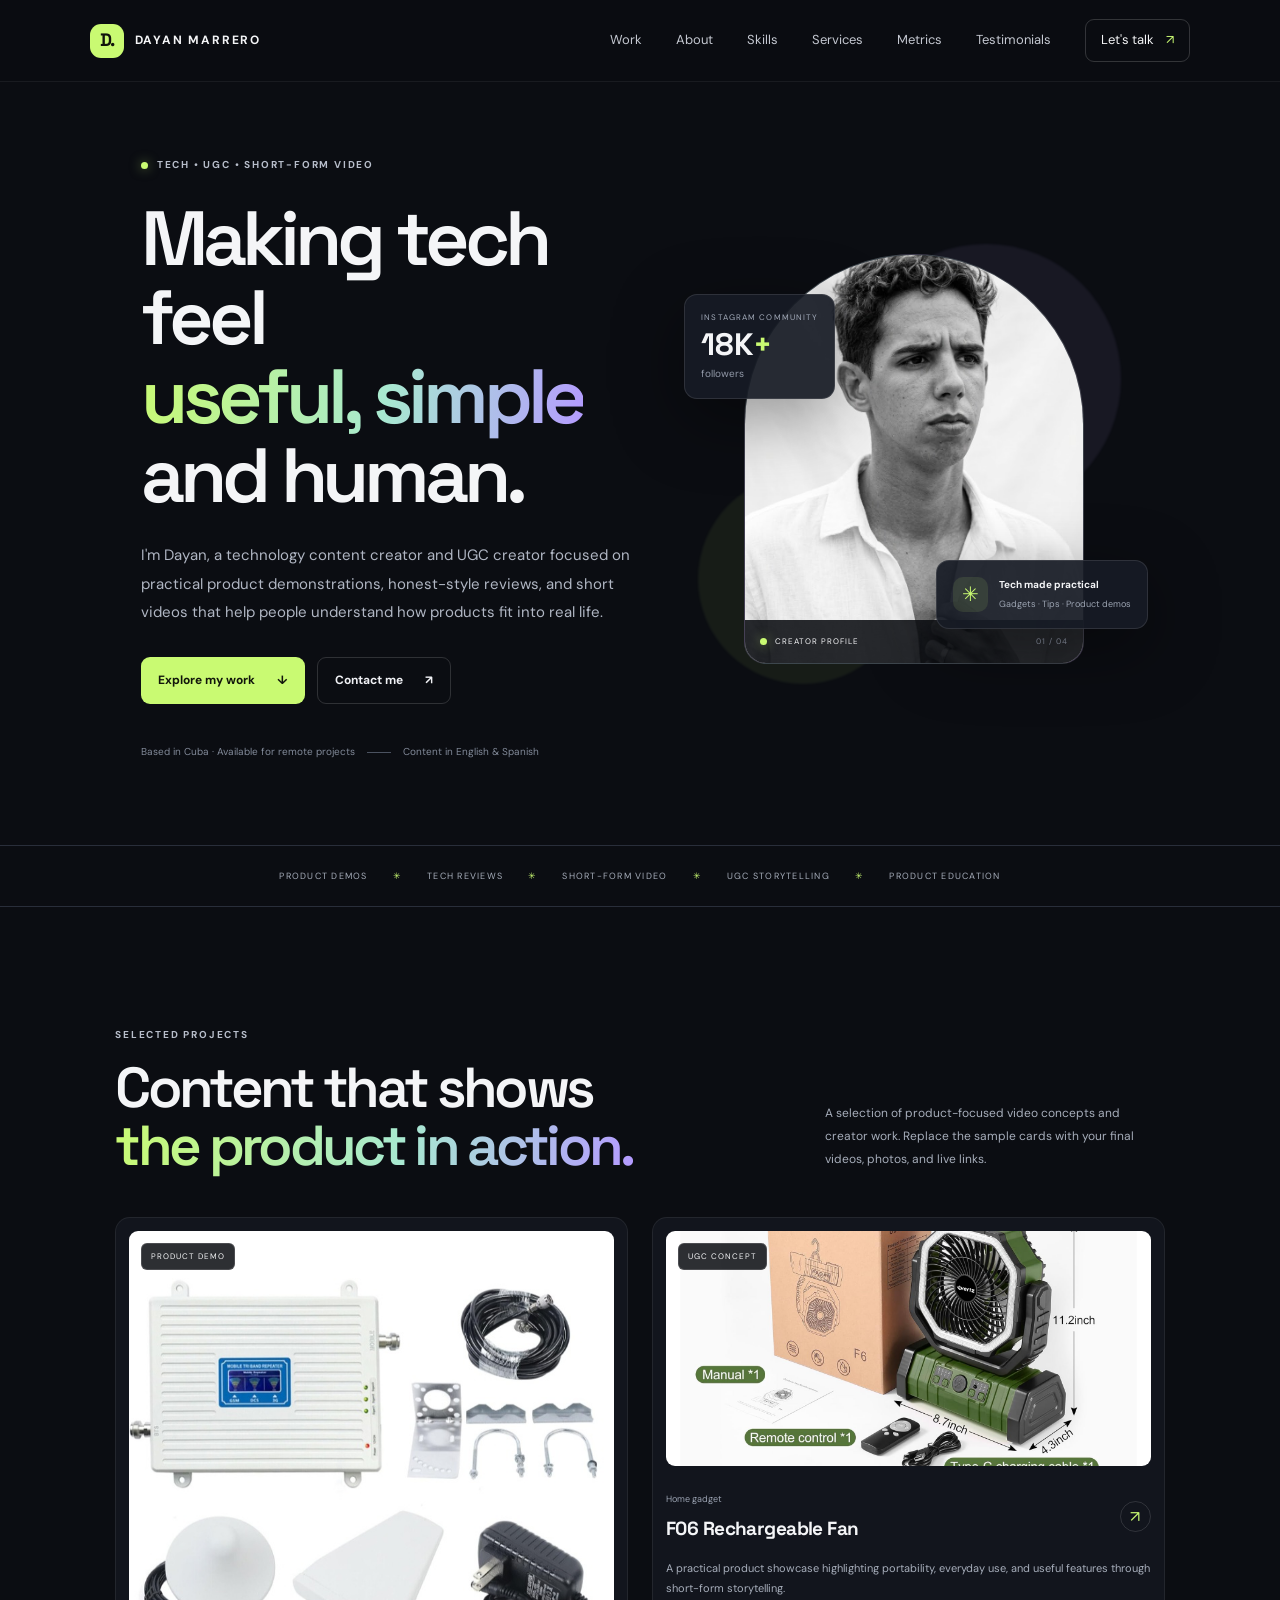
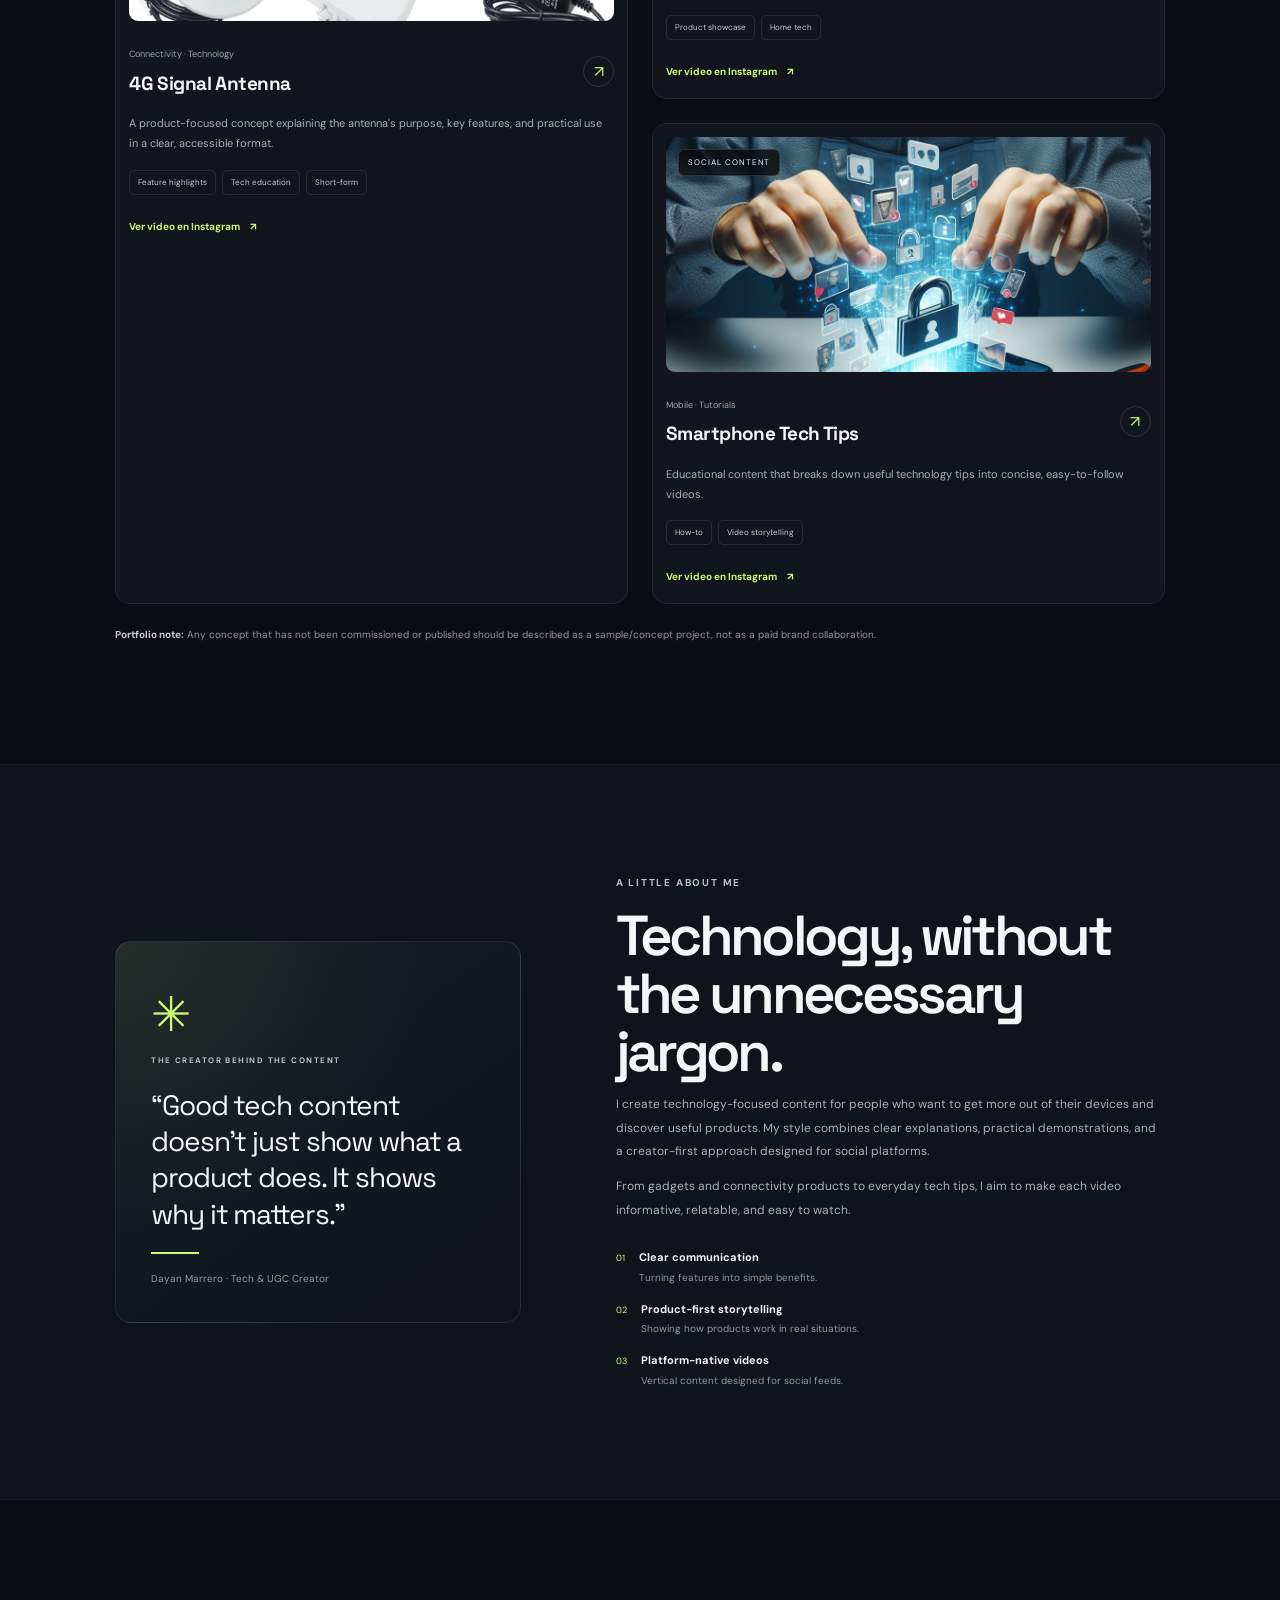
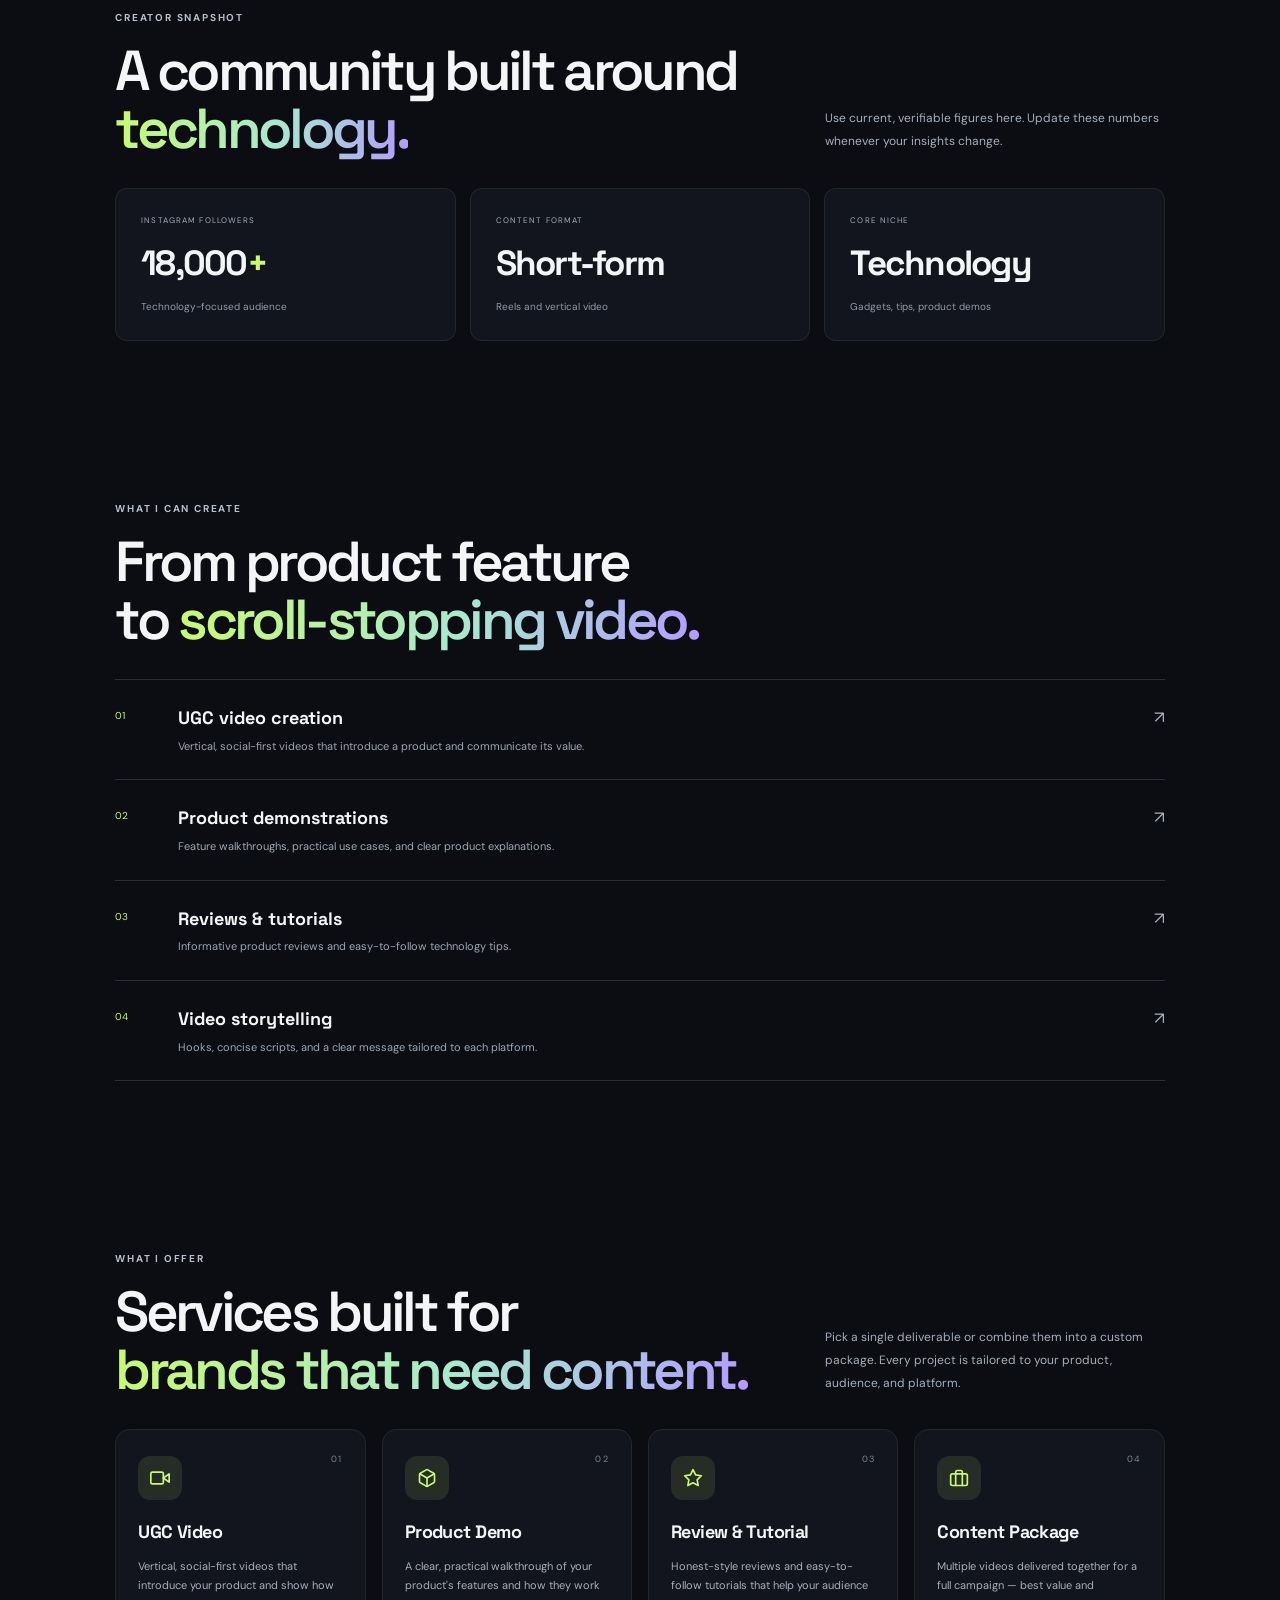
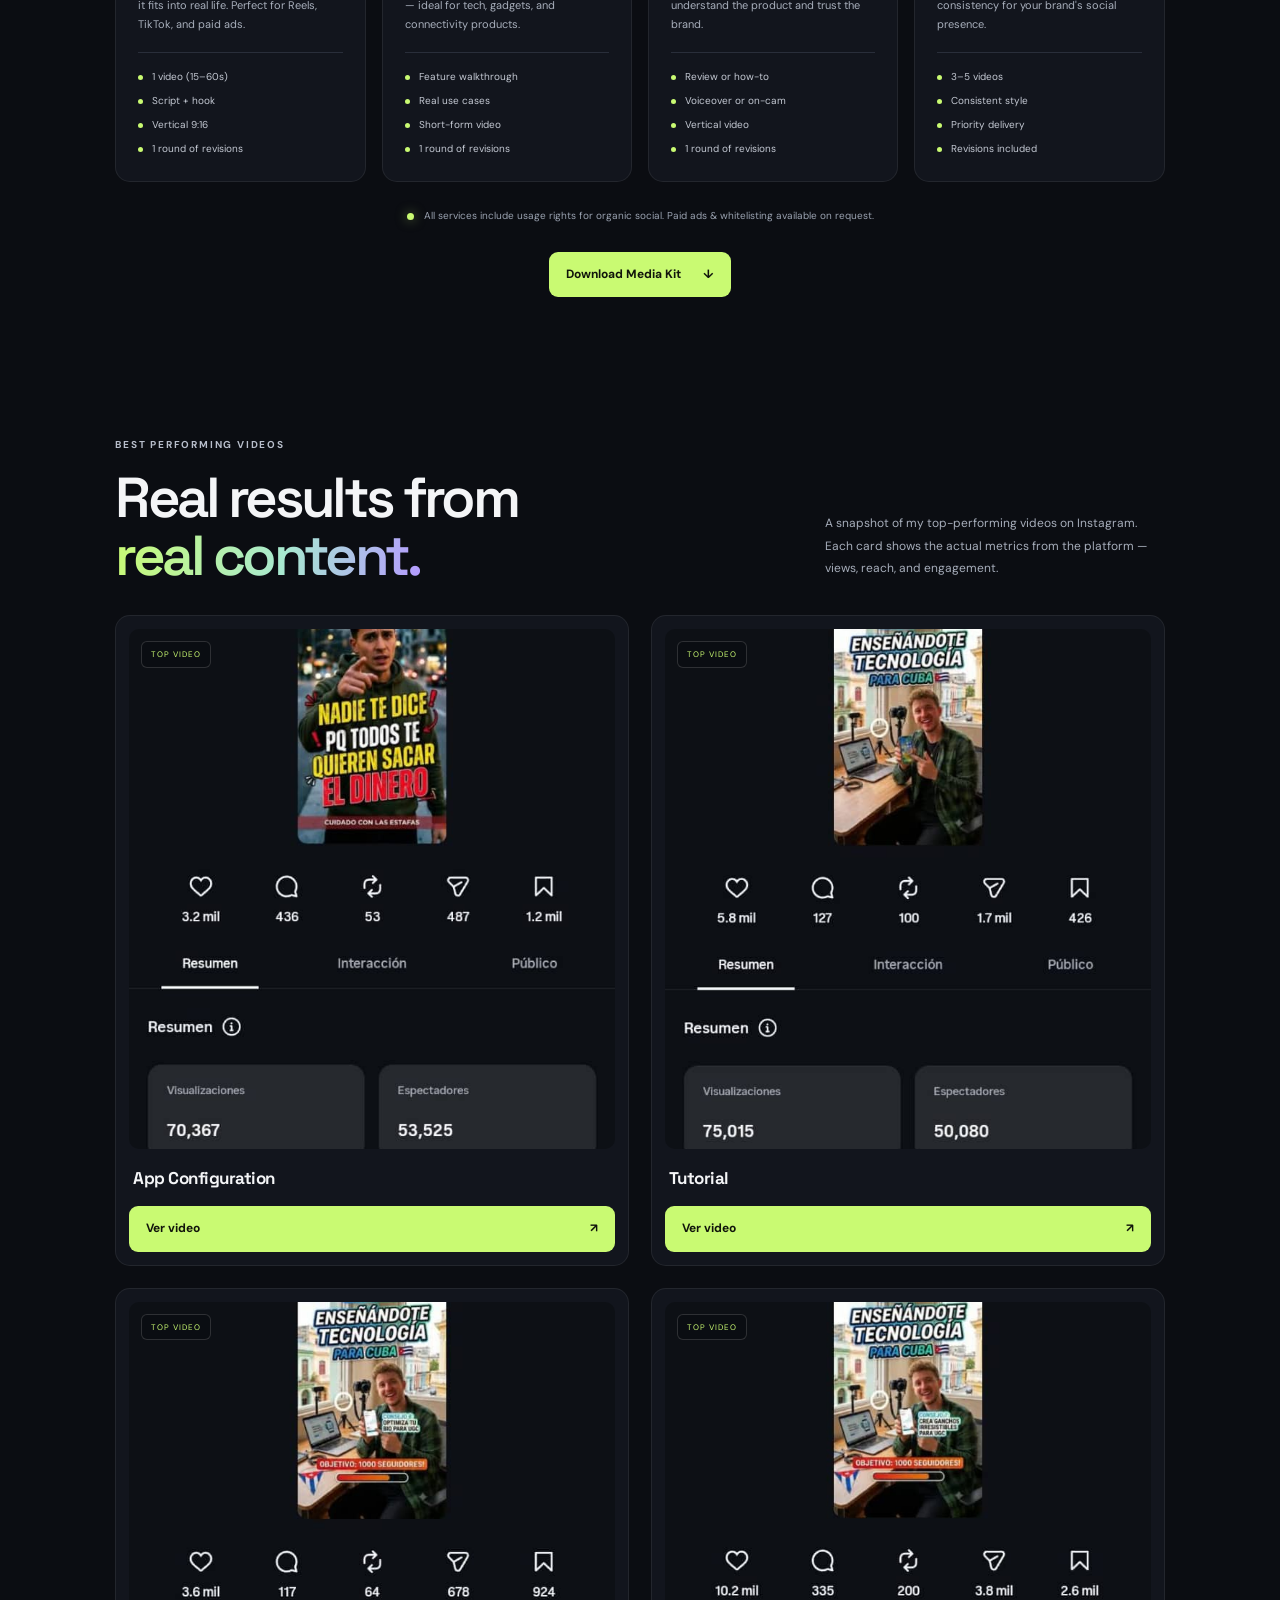
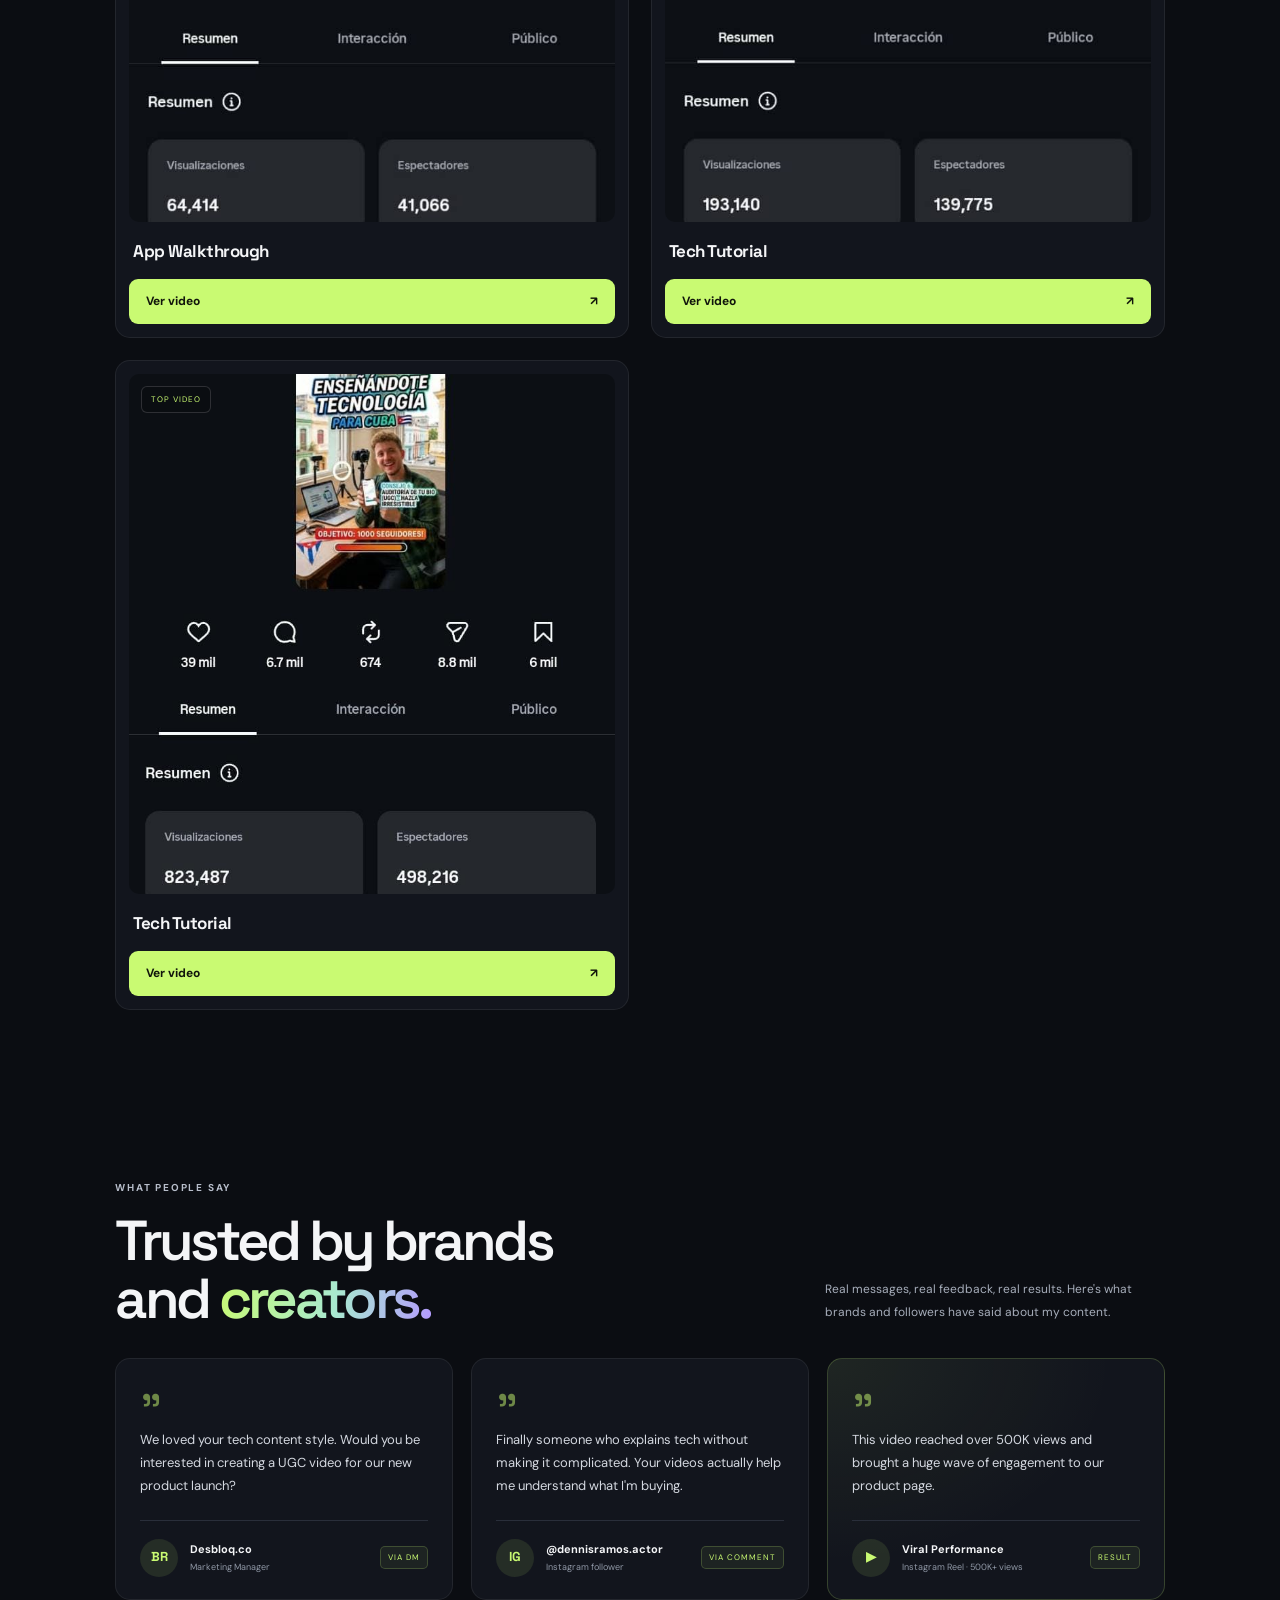
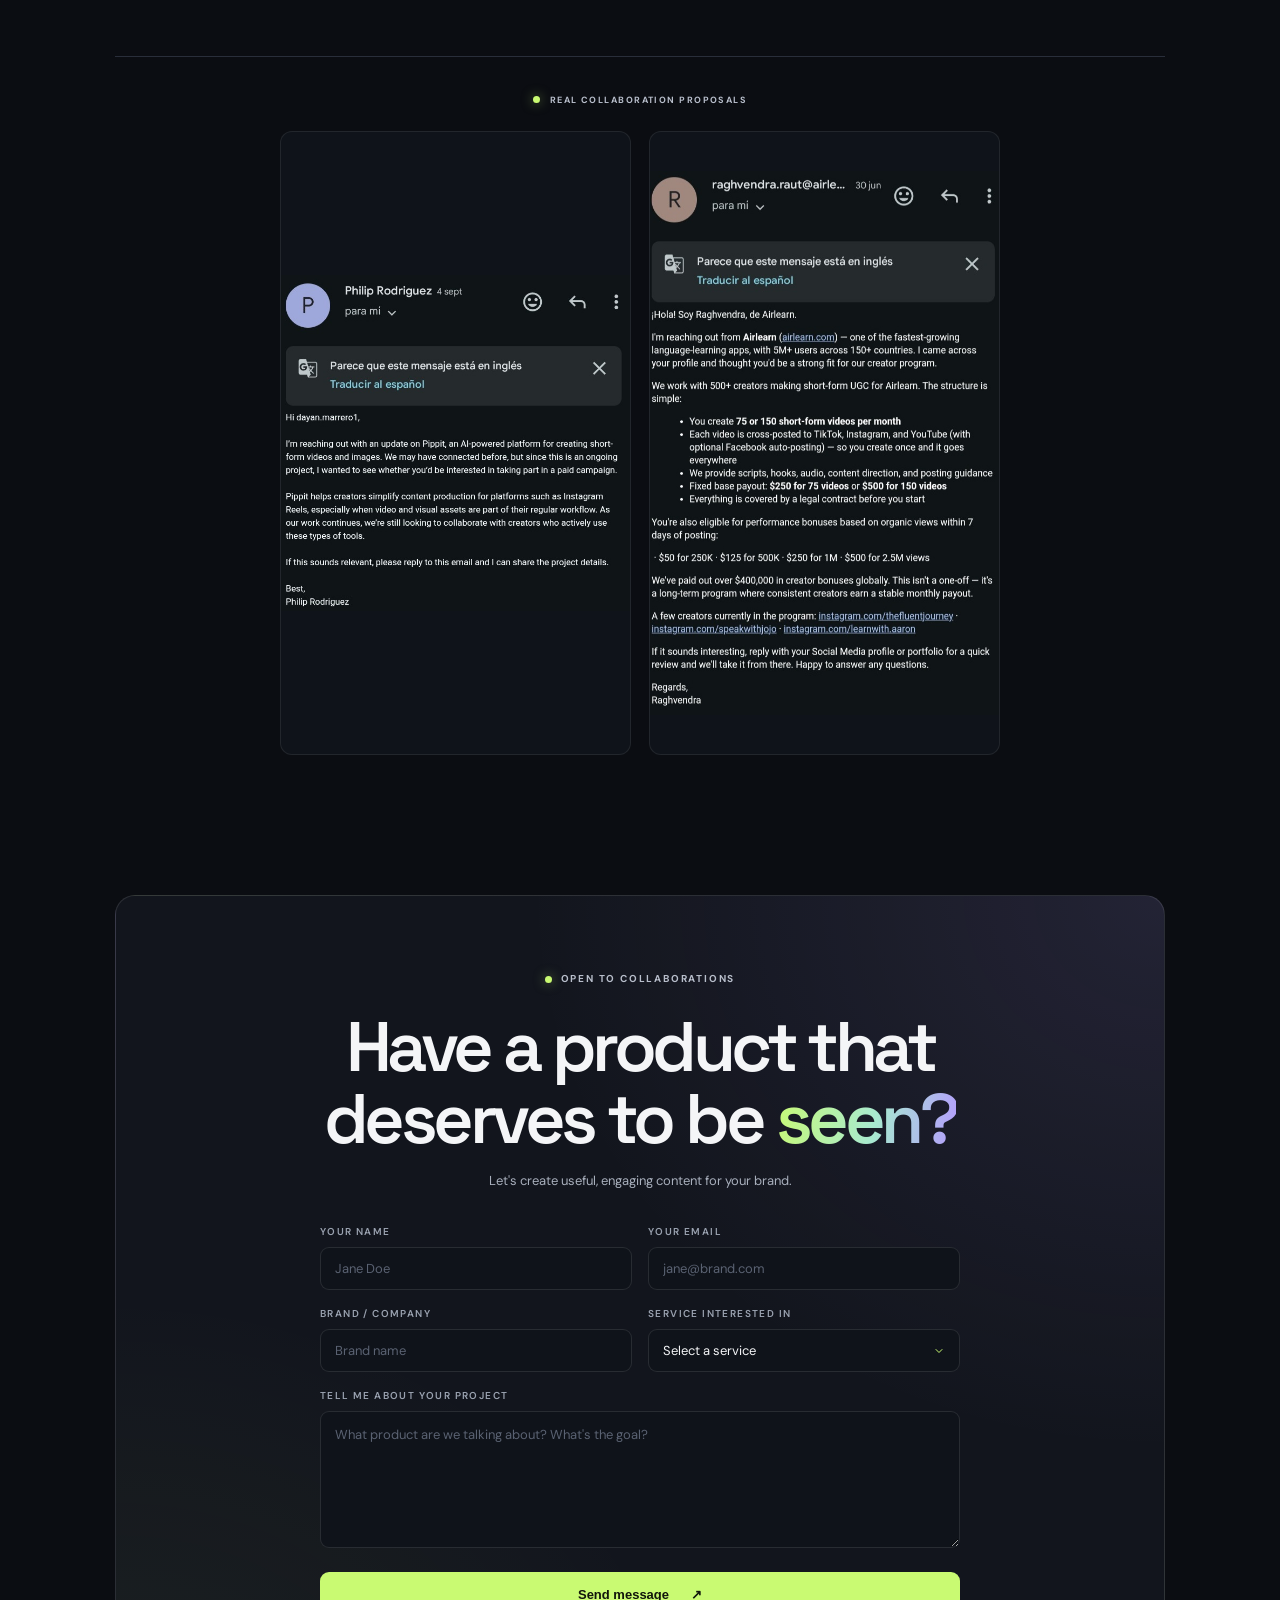
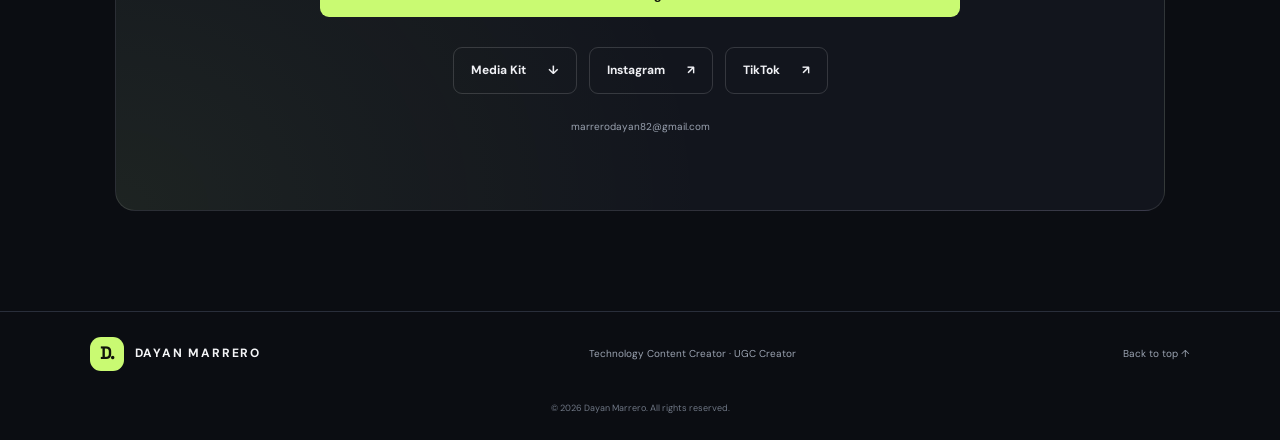
==== index.html @ 2bff099e "Initial portfolio commit" ====
<!doctype html>
<html lang="en">
<head>
  <meta charset="utf-8">
  <meta name="viewport" content="width=device-width, initial-scale=1">
  <meta name="theme-color" content="#0b0d12">

  <!-- SEO básico -->
  <title>Dayan Marrero | Tech UGC Creator</title>
  <meta name="description" content="Dayan Marrero — technology content creator and UGC creator. Product demos, reviews and short-form video that make tech feel useful, simple and human.">
  <meta name="author" content="Dayan Marrero">

  <!-- Favicon -->
  <link rel="icon" type="image/svg+xml" href="data:image/svg+xml,%3Csvg xmlns='http://www.w3.org/2000/svg' viewBox='0 0 100 100'%3E%3Crect width='100' height='100' rx='22' fill='%23c9fa72'/%3E%3Ctext x='50' y='72' font-family='Arial,sans-serif' font-size='68' font-weight='bold' text-anchor='middle' fill='%2310130b'%3ED.%3C/text%3E%3C/svg%3E">
  <link rel="apple-touch-icon" href="data:image/svg+xml,%3Csvg xmlns='http://www.w3.org/2000/svg' viewBox='0 0 100 100'%3E%3Crect width='100' height='100' rx='22' fill='%23c9fa72'/%3E%3Ctext x='50' y='72' font-family='Arial,sans-serif' font-size='68' font-weight='bold' text-anchor='middle' fill='%2310130b'%3ED.%3C/text%3E%3C/svg%3E">

  <!-- Open Graph (Facebook, WhatsApp, LinkedIn) -->
  <meta property="og:type" content="website">
  <meta property="og:title" content="Dayan Marrero | Tech UGC Creator">
  <meta property="og:description" content="Technology content creator & UGC creator. Product demos, reviews and short-form video that make tech feel useful, simple and human.">
  <meta property="og:image" content="https://TU-DOMINIO.com/assets/images/og-image.jpg">
  <meta property="og:url" content="https://TU-DOMINIO.com/">
  <meta property="og:site_name" content="Dayan Marrero">

  <!-- Twitter / X -->
  <meta name="twitter:card" content="summary_large_image">
  <meta name="twitter:title" content="Dayan Marrero | Tech UGC Creator">
  <meta name="twitter:description" content="Technology content creator & UGC creator. Product demos, reviews and short-form video.">
  <meta name="twitter:image" content="https://TU-DOMINIO.com/assets/images/og-image.jpg">

  <!-- Fuentes -->
  <link rel="preconnect" href="https://fonts.googleapis.com">
  <link rel="preconnect" href="https://fonts.gstatic.com" crossorigin>
  <link href="https://fonts.googleapis.com/css2?family=DM+Sans:wght@400;500;600;700&family=Space+Grotesk:wght@400;500;600;700&display=swap" rel="stylesheet">

  <!-- Estilos -->
  <link rel="stylesheet" href="styles.css">
</head>
<body>
  <div class="site-shell">
    <header class="topbar">
      <a class="brand" href="#home" aria-label="Dayan home"><span class="brand-mark">D.</span><span>DAYAN MARRERO</span></a>
      <nav class="nav" aria-label="Main navigation">
<a href="#work">Work</a><a href="#about">About</a><a href="#skills">Skills</a><a href="#services">Services</a><a href="#metrics">Metrics</a><a href="#testimonials">Testimonials</a><a href="#contact" class="nav-cta">Let's talk <span>↗</span></a>      <button class="menu-toggle" aria-label="Open menu" aria-expanded="false">☰</button>
    </header>

    <main>
      <section class="hero section" id="home">
        <div class="hero-copy">
          <div class="eyebrow"><span class="live-dot"></span> TECH • UGC • SHORT-FORM VIDEO</div>
          <h1>Making tech feel<br> <span class="gradient-text">useful, simple</span><br>and human.</h1>
          <p class="hero-intro">I'm Dayan, a technology content creator and UGC creator focused on practical product demonstrations, honest-style reviews, and short videos that help people understand how products fit into real life.</p>
          <div class="hero-actions">
            <a class="button button-primary" href="#work">Explore my work <span>↓</span></a>
            <a class="button button-quiet" href="#contact">Contact me <span>↗</span></a>
          </div>
          <div class="hero-meta"><span>Based in Cuba · Available for remote projects</span><span class="meta-line"></span><span>Content in English & Spanish</span></div>
        </div>
        <div class="hero-visual">
          <div class="orb orb-one"></div><div class="orb orb-two"></div>
          <div class="portrait-frame">
            <img src="assets/images/dayan-portrait.jpg" alt="Portrait of Dayan Marrero" onerror="this.style.display='none'; this.nextElementSibling.style.display='grid'">
            <div class="portrait-placeholder"><span class="placeholder-icon">DM</span><span>Add your portrait</span><small>assets/images/dayan-portrait.jpg</small></div>
            <div class="portrait-label"><span class="label-dot"></span> CREATOR PROFILE <span>01 / 04</span></div>
          </div>
          <div class="floating-card followers-card"><span class="mini-label">INSTAGRAM COMMUNITY</span><strong>18K<span>+</span></strong><span class="muted">followers</span></div>
          <div class="floating-card niche-card"><span class="niche-icon">✳</span><div><strong>Tech made practical</strong><small>Gadgets · Tips · Product demos</small></div></div>
        </div>
      </section>

      <section class="proof-strip" aria-label="Content specialties">
        <span>PRODUCT DEMOS</span><i>✳</i><span>TECH REVIEWS</span><i>✳</i><span>SHORT-FORM VIDEO</span><i>✳</i><span>UGC STORYTELLING</span><i>✳</i><span>PRODUCT EDUCATION</span>
      </section>

      <section class="section work-section" id="work">
        <div class="section-heading">
          <div><div class="eyebrow">SELECTED PROJECTS</div><h2>Content that shows<br><span class="gradient-text">the product in action.</span></h2></div>
          <p>A selection of product-focused video concepts and creator work. Replace the sample cards with your final videos, photos, and live links.</p>
        </div>
        <div class="work-grid">
          
<article class="project-card project-featured">
  <div class="project-media media-antenna">
    <img
      src="assets/images/4g-antenna.jpg"
      alt="4G signal antenna project"
      onerror="this.style.display='none'; this.nextElementSibling.style.display='grid'"
    >

    <div class="media-placeholder">
      <span>01</span>
      <strong>4G Signal Antenna</strong>
      <small>Add product image</small>
    </div>

    <span class="media-tag">PRODUCT DEMO</span>
  </div>

  <div class="project-info">
    <div>
      <span class="project-type">Connectivity · Technology</span>
      <h3>4G Signal Antenna</h3>
    </div>
    <span class="project-arrow">↗</span>
  </div>

  <p>
    A product-focused concept explaining the antenna's purpose,
    key features, and practical use in a clear, accessible format.
  </p>

  <div class="tag-row">
    <span>Feature highlights</span>
    <span>Tech education</span>
    <span>Short-form</span>
  </div>

  <a
    class="text-link"
    href="https://www.instagram.com/reel/Dcw5UQqBp1w/?stkn=bjcwcWwxaTFidnZ4"
    target="_blank"
    rel="noopener noreferrer"
  >
    Ver vídeo en Instagram <span>↗</span>
  </a>
</article>
          
<article class="project-card">
  <div class="project-media media-fan">
    <img
      src="assets/images/f06-fan.png"
      alt="Rechargeable F06 fan project"
      onerror="this.style.display='none'; this.nextElementSibling.style.display='grid'"
    >
    <div class="media-placeholder">
      <span>02</span>
      <strong>F06 Rechargeable Fan</strong>
      <small>Add product image</small>
    </div>
    <span class="media-tag">UGC CONCEPT</span>
  </div>

  <div class="project-info">
    <div>
      <span class="project-type">Home gadget</span>
      <h3>F06 Rechargeable Fan</h3>
    </div>
    <span class="project-arrow">↗</span>
  </div>

  <p>
    A practical product showcase highlighting portability,
    everyday use, and useful features through short-form storytelling.
  </p>

  <div class="tag-row">
    <span>Product showcase</span>
    <span>Home tech</span>
  </div>

  <a
    class="text-link"
    href="https://www.instagram.com/reel/DcUehvKPMCz/?stkn=cWtydGo4OWx2YTdr"
    target="_blank"
    rel="noopener noreferrer"
  >
    Ver vídeo en Instagram <span>↗</span>
  </a>
</article>
          
<article class="project-card">
  <div class="project-media media-smartphone">
    <img
      src="assets/images/smartphone-tech.jpg"
      alt="Smartphone technology content project"
      onerror="this.style.display='none'; this.nextElementSibling.style.display='grid'"
    >

    <div class="media-placeholder">
      <span>03</span>
      <strong>Smartphone Tech Tips</strong>
      <small>Add a video cover</small>
    </div>

    <span class="media-tag">SOCIAL CONTENT</span>
  </div>

  <div class="project-info">
    <div>
      <span class="project-type">Mobile · Tutorials</span>
      <h3>Smartphone Tech Tips</h3>
    </div>
    <span class="project-arrow">↗</span>
  </div>

  <p>
    Educational content that breaks down useful technology tips
    into concise, easy-to-follow videos.
  </p>

  <div class="tag-row">
    <span>How-to</span>
    <span>Video storytelling</span>
  </div>

  <a
    class="text-link"
    href="https://www.instagram.com/reel/DchU4D2PwNi/?stkn=Z3NoOWQ0enZtMHRo"
    target="_blank"
    rel="noopener noreferrer"
  >
    Ver vídeo en Instagram <span>↗</span>
  </a>
</article>
        </div>
        <p class="project-note"><strong>Portfolio note:</strong> Any concept that has not been commissioned or published should be described as a sample/concept project, not as a paid brand collaboration.</p>
      </section>

      <section class="about-section section" id="about">
        <div class="about-visual">
          <div class="about-panel"><span class="about-symbol">✳</span><span class="eyebrow">THE CREATOR BEHIND THE CONTENT</span><div class="big-quote">“Good tech content doesn't just show what a product does. It shows why it matters.”</div><div class="quote-line"></div><span class="muted">Dayan Marrero · Tech & UGC Creator</span></div>
        </div>
        <div class="about-copy">
          <div class="eyebrow">A LITTLE ABOUT ME</div>
          <h2>Technology, without<br>the unnecessary jargon.</h2>
          <p>I create technology-focused content for people who want to get more out of their devices and discover useful products. My style combines clear explanations, practical demonstrations, and a creator-first approach designed for social platforms.</p>
          <p>From gadgets and connectivity products to everyday tech tips, I aim to make each video informative, relatable, and easy to watch.</p>
          <div class="about-points"><div><span>01</span><div><strong>Clear communication</strong><small>Turning features into simple benefits.</small></div></div><div><span>02</span><div><strong>Product-first storytelling</strong><small>Showing how products work in real situations.</small></div></div><div><span>03</span><div><strong>Platform-native videos</strong><small>Vertical content designed for social feeds.</small></div></div></div>
        </div>
      </section>

      <section class="stats-section section" aria-label="Creator statistics">
        <div class="section-heading compact"><div><div class="eyebrow">CREATOR SNAPSHOT</div><h2>A community built around <span class="gradient-text">technology.</span></h2></div><p>Use current, verifiable figures here. Update these numbers whenever your insights change.</p></div>
        <div class="stats-grid">
          <div class="stat-card"><span class="stat-label">INSTAGRAM FOLLOWERS</span><strong>18,000<span>+</span></strong><small>Technology-focused audience</small></div>
          <div class="stat-card"><span class="stat-label">CONTENT FORMAT</span><strong>Short-form</strong><small>Reels and vertical video</small></div>
          <div class="stat-card"><span class="stat-label">CORE NICHE</span><strong>Technology</strong><small>Gadgets, tips, product demos</small></div>
        </div>
      </section>

      <section class="section skills-section" id="skills">
        <div class="section-heading compact"><div><div class="eyebrow">WHAT I CAN CREATE</div><h2>From product feature<br>to <span class="gradient-text">scroll-stopping video.</span></h2></div></div>
        <div class="skills-grid">
          <div class="skill-item"><span class="skill-number">01</span><div><h3>UGC video creation</h3><p>Vertical, social-first videos that introduce a product and communicate its value.</p></div><span class="skill-icon">↗</span></div>
          <div class="skill-item"><span class="skill-number">02</span><div><h3>Product demonstrations</h3><p>Feature walkthroughs, practical use cases, and clear product explanations.</p></div><span class="skill-icon">↗</span></div>
          <div class="skill-item"><span class="skill-number">03</span><div><h3>Reviews & tutorials</h3><p>Informative product reviews and easy-to-follow technology tips.</p></div><span class="skill-icon">↗</span></div>
          <div class="skill-item"><span class="skill-number">04</span><div><h3>Video storytelling</h3><p>Hooks, concise scripts, and a clear message tailored to each platform.</p></div><span class="skill-icon">↗</span></div>
        </div>
      </section>

            <!-- ============================================================
           NUEVA SECCIÓN: SERVICES
           ============================================================ -->
            <!-- ============================================================
           NUEVA SECCIÓN: SERVICES
           ============================================================ -->
      <section class="section services-section" id="services">
        <div class="section-heading compact">
          <div>
            <div class="eyebrow">WHAT I OFFER</div>
            <h2>Services built for<br><span class="gradient-text">brands that need content.</span></h2>
          </div>
          <p>Pick a single deliverable or combine them into a custom package. Every project is tailored to your product, audience, and platform.</p>
        </div>

        <div class="services-grid">

          <!-- SERVICIO 01: UGC Video -->
          <article class="service-card">
            <div class="service-icon">
              <svg xmlns="http://www.w3.org/2000/svg" width="20" height="20" viewBox="0 0 24 24" fill="none" stroke="currentColor" stroke-width="2" stroke-linecap="round" stroke-linejoin="round">
                <polygon points="23 7 16 12 23 17 23 7"></polygon>
                <rect x="1" y="5" width="15" height="14" rx="2" ry="2"></rect>
              </svg>
            </div>
            <span class="service-number">01</span>
            <h3>UGC Video</h3>
            <p>Vertical, social-first videos that introduce your product and show how it fits into real life. Perfect for Reels, TikTok, and paid ads.</p>
            <ul class="service-list">
              <li>1 video (15–60s)</li>
              <li>Script + hook</li>
              <li>Vertical 9:16</li>
              <li>1 round of revisions</li>
            </ul>
          </article>

          <!-- SERVICIO 02: Product Demo -->
          <article class="service-card">
            <div class="service-icon">
              <svg xmlns="http://www.w3.org/2000/svg" width="20" height="20" viewBox="0 0 24 24" fill="none" stroke="currentColor" stroke-width="2" stroke-linecap="round" stroke-linejoin="round">
                <path d="M21 16V8a2 2 0 0 0-1-1.73l-7-4a2 2 0 0 0-2 0l-7 4A2 2 0 0 0 3 8v8a2 2 0 0 0 1 1.73l7 4a2 2 0 0 0 2 0l7-4A2 2 0 0 0 21 16z"></path>
                <polyline points="3.27 6.96 12 12.01 20.73 6.96"></polyline>
                <line x1="12" y1="22.08" x2="12" y2="12"></line>
              </svg>
            </div>
            <span class="service-number">02</span>
            <h3>Product Demo</h3>
            <p>A clear, practical walkthrough of your product's features and how they work — ideal for tech, gadgets, and connectivity products.</p>
            <ul class="service-list">
              <li>Feature walkthrough</li>
              <li>Real use cases</li>
              <li>Short-form video</li>
              <li>1 round of revisions</li>
            </ul>
          </article>

          <!-- SERVICIO 03: Review & Tutorial -->
          <article class="service-card">
            <div class="service-icon">
              <svg xmlns="http://www.w3.org/2000/svg" width="20" height="20" viewBox="0 0 24 24" fill="none" stroke="currentColor" stroke-width="2" stroke-linecap="round" stroke-linejoin="round">
                <polygon points="12 2 15.09 8.26 22 9.27 17 14.14 18.18 21.02 12 17.77 5.82 21.02 7 14.14 2 9.27 8.91 8.26 12 2"></polygon>
              </svg>
            </div>
            <span class="service-number">03</span>
            <h3>Review & Tutorial</h3>
            <p>Honest-style reviews and easy-to-follow tutorials that help your audience understand the product and trust the brand.</p>
            <ul class="service-list">
              <li>Review or how-to</li>
              <li>Voiceover or on-cam</li>
              <li>Vertical video</li>
              <li>1 round of revisions</li>
            </ul>
          </article>

          <!-- SERVICIO 04: Content Package -->
          <article class="service-card">
            <div class="service-icon">
              <svg xmlns="http://www.w3.org/2000/svg" width="20" height="20" viewBox="0 0 24 24" fill="none" stroke="currentColor" stroke-width="2" stroke-linecap="round" stroke-linejoin="round">
                <rect x="2" y="7" width="20" height="14" rx="2" ry="2"></rect>
                <path d="M16 21V5a2 2 0 0 0-2-2h-4a2 2 0 0 0-2 2v16"></path>
              </svg>
            </div>
            <span class="service-number">04</span>
            <h3>Content Package</h3>
            <p>Multiple videos delivered together for a full campaign — best value and consistency for your brand's social presence.</p>
            <ul class="service-list">
              <li>3–5 videos</li>
              <li>Consistent style</li>
              <li>Priority delivery</li>
              <li>Revisions included</li>
            </ul>
          </article>

        </div>

                <div class="services-note">
          <span class="live-dot"></span>
          <span>All services include usage rights for organic social. Paid ads & whitelisting available on request.</span>
        </div>

        <div class="services-cta">
          <a class="button button-primary" href="assets/media-kit.pdf" download="Dayan-Marrero-Media-Kit.pdf">
            Download Media Kit <span>↓</span>
          </a>
        </div>
      </section>

      <!-- ============================================================
           NUEVA SECCIÓN: MEJORES MÉTRICAS POR VIDEO
           ============================================================ -->
      <section class="section metrics-section" id="metrics">
        <div class="section-heading compact">
          <div>
            <div class="eyebrow">BEST PERFORMING VIDEOS</div>
            <h2>Real results from<br><span class="gradient-text">real content.</span></h2>
          </div>
          <p>A snapshot of my top-performing videos on Instagram. Each card shows the actual metrics from the platform — views, reach, and engagement.</p>
        </div>

        <div class="metrics-grid">

          <!-- ============ MÉTRICA 01 ============ -->
          <article class="metric-card">
            <div class="metric-media">
              <img
                src="assets/images/metric-01.jpeg"
                alt="Metrics for top performing video 1"
                onerror="this.style.display='none'; this.nextElementSibling.style.display='grid'"
              >
              <div class="metric-placeholder">
                <span>01</span>
                <strong>Add metrics screenshot</strong>
                <small>assets/images/metric-01.jpg</small>
              </div>
              <span class="metric-tag">TOP VIDEO</span>
            </div>
            <div class="metric-info">
              <h3>App Configuration</h3>
            </div>
            <a
              class="button button-primary metric-button"
              href="https://www.instagram.com/reel/DchU4D2PwNi/?stkn=Z3NoOWQ0enZtMHRo"
              target="_blank"
              rel="noopener noreferrer"
            >
              Ver video <span>↗</span>
            </a>
          </article>

          <!-- ============ MÉTRICA 02 ============ -->
          <article class="metric-card">
            <div class="metric-media">
              <img
                src="assets/images/metric-02.jpeg"
                alt="Metrics for top performing video 2"
                onerror="this.style.display='none'; this.nextElementSibling.style.display='grid'"
              >
              <div class="metric-placeholder">
                <span>02</span>
                <strong>Add metrics screenshot</strong>
                <small>assets/images/metric-02.jpg</small>
              </div>
              <span class="metric-tag">TOP VIDEO</span>
            </div>
            <div class="metric-info">
              <h3>Tutorial</h3>
            </div>
            <a
              class="button button-primary metric-button"
              href="https://www.instagram.com/reel/DaeTeqANbSN/?stkn=MWg0NW94ZHl3Mnc1aQ=="
              target="_blank"
              rel="noopener noreferrer"
            >
              Ver video <span>↗</span>
            </a>
          </article>

          <!-- ============ MÉTRICA 03 ============ -->
          <article class="metric-card">
            <div class="metric-media">
              <img
                src="assets/images/metric-03.jpeg"
                alt="Metrics for top performing video 3"
                onerror="this.style.display='none'; this.nextElementSibling.style.display='grid'"
              >
              <div class="metric-placeholder">
                <span>03</span>
                <strong>Add metrics screenshot</strong>
                <small>assets/images/metric-03.jpg</small>
              </div>
              <span class="metric-tag">TOP VIDEO</span>
            </div>
            <div class="metric-info">
              <h3>App Walkthrough</h3>
            </div>
            <a
              class="button button-primary metric-button"
              href="https://www.instagram.com/reel/DaRPbm1Pb8V/?stkn=c2w1dmtud3dtd2oz"
              target="_blank"
              rel="noopener noreferrer"
            >
              Ver video <span>↗</span>
            </a>
          </article>

          <!-- ============ MÉTRICA 04 ============ -->
          <article class="metric-card">
            <div class="metric-media">
              <img
                src="assets/images/metric-04.jpeg"
                alt="Metrics for top performing video 4"
                onerror="this.style.display='none'; this.nextElementSibling.style.display='grid'"
              >
              <div class="metric-placeholder">
                <span>04</span>
                <strong>Add metrics screenshot</strong>
                <small>assets/images/metric-04.jpg</small>
              </div>
              <span class="metric-tag">TOP VIDEO</span>
            </div>
            <div class="metric-info">
              <h3>Tech Tutorial</h3>
            </div>
            <a
              class="button button-primary metric-button"
              href="https://www.instagram.com/reel/DaOySOEuApv/?stkn=MXE0dTFtc2Z1ZHh5aQ=="
              target="_blank"
              rel="noopener noreferrer"
            >
              Ver video <span>↗</span>
            </a>
          </article>


          <article class="metric-card">
            <div class="metric-media">
              <img
                src="assets/images/metric-05.jpeg"
                alt="Metrics for top performing video 5"
                onerror="this.style.display='none'; this.nextElementSibling.style.display='grid'"
              >
              <div class="metric-placeholder">
                <span>04</span>
                <strong>Add metrics screenshot</strong>
                <small>assets/images/metric-05.jpg</small>
              </div>
              <span class="metric-tag">TOP VIDEO</span>
            </div>
            <div class="metric-info">
              <h3>Tech Tutorial</h3>
            </div>
            <a
              class="button button-primary metric-button"
              href="https://www.instagram.com/reel/DaMIqTMReqM/?stkn=OWxnMGt5cm4ydjlq"
              target="_blank"
              rel="noopener noreferrer"
            >
              Ver video <span>↗</span>
            </a>
          </article>
        </div>
      </section>
      <!-- ============ FIN SECCIÓN MÉTRICAS ============ -->

            <!-- ============================================================
           NUEVA SECCIÓN: TESTIMONIALS
           ============================================================ -->
      <section class="section testimonials-section" id="testimonials">
        <div class="section-heading compact">
          <div>
            <div class="eyebrow">WHAT PEOPLE SAY</div>
            <h2>Trusted by brands<br>and <span class="gradient-text">creators.</span></h2>
          </div>
          <p>Real messages, real feedback, real results. Here's what brands and followers have said about my content.</p>
        </div>

        <div class="testimonials-grid">

          <!-- TESTIMONIO 01: DM de marca -->
          <article class="testimonial-card">
            <div class="testimonial-quote-mark">"</div>
            <p class="testimonial-text">
              We loved your tech content style. Would you be interested in creating a UGC video for our new product launch?
            </p>
            <div class="testimonial-author">
              <div class="testimonial-avatar">BR</div>
              <div>
                <strong>Desbloq.co</strong>
                <small>Marketing Manager</small>
              </div>
              <span class="testimonial-source">via DM</span>
            </div>
          </article>

          <!-- TESTIMONIO 02: Comentario de seguidor -->
          <article class="testimonial-card">
            <div class="testimonial-quote-mark">"</div>
            <p class="testimonial-text">
              Finally someone who explains tech without making it complicated. Your videos actually help me understand what I'm buying.
            </p>
            <div class="testimonial-author">
              <div class="testimonial-avatar">IG</div>
              <div>
                <strong>@dennisramos.actor</strong>
                <small>Instagram follower</small>
              </div>
              <span class="testimonial-source">via comment</span>
            </div>
          </article>

          <!-- TESTIMONIO 03: Resultado de video -->
          <article class="testimonial-card testimonial-highlight">
            <div class="testimonial-quote-mark">"</div>
            <p class="testimonial-text">
              This video reached over 500K views and brought a huge wave of engagement to our product page.
            </p>
            <div class="testimonial-author">
              <div class="testimonial-avatar">▶</div>
              <div>
                <strong>Viral Performance</strong>
                <small>Instagram Reel · 500K+ views</small>
              </div>
              <span class="testimonial-source">result</span>
            </div>
          </article>

        </div>

        <!-- Bloque de capturas de DMs (opcional) -->
                <!-- Bloque de capturas de correos (collab proposals) -->
        <div class="testimonials-proof">
          <div class="proof-heading">
            <span class="live-dot"></span>
            <span>REAL COLLABORATION PROPOSALS</span>
          </div>
          <div class="proof-grid proof-grid-email">
            <div class="proof-item proof-item-email">
              <img
                src="assets/images/testimonial-01.jpg"
                alt="Brand collaboration email proposal 1"
                onerror="this.style.display='none'; this.nextElementSibling.style.display='grid'"
              >
              <div class="proof-placeholder">
                <span>EMAIL 01</span>
                <small>Add screenshot · testimonial-01.png</small>
              </div>
            </div>
            <div class="proof-item proof-item-email">
              <img
                src="assets/images/testimonial-02.jpg"
                alt="Brand collaboration email proposal 2"
                onerror="this.style.display='none'; this.nextElementSibling.style.display='grid'"
              >
              <div class="proof-placeholder">
                <span>EMAIL 02</span>
                <small>Add screenshot · testimonial-02.png</small>
              </div>
            </div>
          </div>
        </div>

      </section>

            <section class="contact-section section" id="contact">
        <div class="contact-card">
          <div class="eyebrow"><span class="live-dot"></span> OPEN TO COLLABORATIONS</div>
          <h2>Have a product that<br>deserves to be <span class="gradient-text">seen?</span></h2>
          <p>Let's create useful, engaging content for your brand.</p>

          <form
            class="contact-form"
            action="https://formspree.io/f/xrpbndpn"
            method="POST"
          >
            <div class="form-row">
              <div class="form-field">
                <label for="name">Your name</label>
                <input type="text" id="name" name="name" placeholder="Jane Doe" required>
              </div>
              <div class="form-field">
                <label for="email">Your email</label>
                <input type="email" id="email" name="email" placeholder="jane@brand.com" required>
              </div>
            </div>

            <div class="form-row">
              <div class="form-field">
                <label for="brand">Brand / Company</label>
                <input type="text" id="brand" name="brand" placeholder="Brand name">
              </div>
              <div class="form-field">
                <label for="service">Service interested in</label>
                <select id="service" name="service">
                  <option value="">Select a service</option>
                  <option value="UGC Video">UGC Video</option>
                  <option value="Product Demo">Product Demo</option>
                  <option value="Review & Tutorial">Review & Tutorial</option>
                  <option value="Content Package">Content Package</option>
                  <option value="Other">Other</option>
                </select>
              </div>
            </div>

            <div class="form-field">
              <label for="message">Tell me about your project</label>
              <textarea id="message" name="message" rows="5" placeholder="What product are we talking about? What's the goal?" required></textarea>
            </div>

            <input type="text" name="_gotcha" style="display:none">

            <button type="submit" class="button button-primary form-submit">
              Send message <span>↗</span>
            </button>
          </form>

          <div class="form-success" id="formSuccess" hidden>
            <div class="form-success-icon">✓</div>
            <h3>Message sent!</h3>
            <p>Thanks for reaching out. I'll get back to you within 24–48 hours.</p>
          </div>

          <div class="contact-actions">
            <a class="button button-quiet" href="assets/media-kit.pdf" download="Dayan-Marrero-Media-Kit.pdf">Media Kit <span>↓</span></a>
            <a class="button button-quiet" href="https://www.instagram.com/dayan.marrero1/" target="_blank" rel="noreferrer">Instagram <span>↗</span></a>
            <a class="button button-quiet" href="https://www.tiktok.com/@Dayan.tech.home" target="_blank" rel="noreferrer">TikTok <span>↗</span></a>
          </div>

          <div class="contact-email">marrerodayan82@gmail.com</div>
        </div>
      </section>
    </main>
    <footer class="footer"><a class="brand" href="#home"><span class="brand-mark">D.</span><span>DAYAN MARRERO</span></a><span>Technology Content Creator · UGC Creator</span><a href="#home">Back to top ↑</a><small>© <span id="year"></span> Dayan Marrero. All rights reserved.</small></footer>
  </div>
  <script src="script.js"></script>
</body>
</html>
---- styles.css ----
:root{--bg:#0b0d12;--panel:#12151d;--panel2:#171b25;--text:#f4f5f7;--muted:#a2a8b6;--line:#292e3a;--lime:#c9fa72;--purple:#b49aff;--font:'DM Sans',sans-serif;--display:'Space Grotesk',sans-serif}
*{box-sizing:border-box}html{scroll-behavior:smooth;scroll-padding-top:90px}body{margin:0;background:var(--bg);color:var(--text);font-family:var(--font);line-height:1.6}a{color:inherit;text-decoration:none}.site-shell{max-width:1440px;margin:auto;overflow:hidden}.topbar{height:82px;display:flex;align-items:center;justify-content:space-between;padding:0 7%;border-bottom:1px solid #ffffff10;position:sticky;top:0;background:#0b0d12eF;backdrop-filter:blur(16px);z-index:10}.brand{display:inline-flex;align-items:center;gap:11px;font-size:12px;letter-spacing:.15em;font-weight:700}.brand-mark{display:grid;place-items:center;width:34px;height:34px;background:var(--lime);color:#10130b;border-radius:11px;font-family:var(--display);font-size:18px;letter-spacing:-.08em}.nav{display:flex;align-items:center;gap:34px;font-size:13px;color:#c4c8d1}.nav a:hover,.footer a:hover{color:var(--lime)}.nav-cta{padding:10px 15px;border:1px solid #ffffff2b;border-radius:9px;color:var(--text)!important}.nav-cta span{margin-left:9px;color:var(--lime)}.menu-toggle{display:none;background:none;border:0;color:white;font-size:24px}.section{padding:110px 9%}.hero{min-height:680px;display:grid;grid-template-columns:1.05fr .95fr;align-items:center;gap:5%;padding-top:75px;padding-bottom:85px}.eyebrow{font-size:10px;font-weight:700;letter-spacing:.18em;color:#b8becb;display:flex;align-items:center;gap:9px}.live-dot,.label-dot{width:7px;height:7px;border-radius:50%;background:var(--lime);box-shadow:0 0 12px #c9fa7280}.hero h1,.section h2{font-family:var(--display);font-weight:600;letter-spacing:-.065em;line-height:1.03}.hero h1{font-size:clamp(48px,6vw,82px);margin:26px 0}.gradient-text{background:linear-gradient(100deg,var(--lime),#a8e9d0 55%,var(--purple));-webkit-background-clip:text;background-clip:text;color:transparent}.hero-intro{font-size:15px;line-height:1.9;color:#b0b6c3;max-width:560px}.hero-actions,.contact-actions{display:flex;flex-wrap:wrap;gap:12px;margin-top:30px}.button{display:inline-flex;align-items:center;justify-content:center;gap:22px;padding:13px 17px;border-radius:9px;font-size:12px;font-weight:700;transition:transform .2s,border .2s}.button:hover{transform:translateY(-2px)}.button-primary{background:var(--lime);color:#11150b}.button-quiet{border:1px solid #ffffff26;color:#f0f1f5}.button-quiet:hover{border-color:var(--lime)}.hero-meta{display:flex;align-items:center;gap:12px;flex-wrap:wrap;color:#828a99;font-size:10px;margin-top:40px}.meta-line{width:24px;height:1px;background:#4b5260}.hero-visual{min-height:470px;position:relative;display:grid;place-items:center}.portrait-frame{width:min(340px,80%);height:410px;border:1px solid #ffffff24;border-radius:170px 170px 22px 22px;overflow:hidden;position:relative;background:linear-gradient(145deg,#1c2930,#20212e 60%,#28203b);z-index:1}.portrait-frame>img{width:100%;height:100%;object-fit:cover;object-position:center}.portrait-placeholder{height:100%;display:none;place-content:center;justify-items:center;gap:9px;color:#dfe4ed;font-size:13px}.portrait-placeholder small{color:#87909f;font-size:9px}.placeholder-icon{width:88px;height:88px;border:1px solid #ffffff45;border-radius:50%;display:grid;place-items:center;font-family:var(--display);font-size:28px;color:var(--lime)}.portrait-label{position:absolute;bottom:0;left:0;right:0;background:#0b0d12df;padding:15px;display:flex;align-items:center;gap:8px;font-size:8px;letter-spacing:.13em}.portrait-label span:last-child{margin-left:auto;color:#8d95a5}.orb{position:absolute;border-radius:50%;filter:blur(1px)}.orb-one{width:270px;height:270px;background:#b49aff13;top:20px;right:4%}.orb-two{width:210px;height:210px;background:#c9fa7210;bottom:10px;left:2%}.floating-card{position:absolute;background:#171b25ed;border:1px solid #ffffff1b;box-shadow:0 20px 70px #0006;border-radius:13px;padding:16px;z-index:2}.followers-card{top:70px;left:-1%;display:grid;gap:1px}.mini-label,.stat-label{font-size:8px;letter-spacing:.14em;color:#a3abba}.followers-card strong{font-family:var(--display);font-size:31px;line-height:1.3}.followers-card strong span{color:var(--lime)}.muted{color:#9299a8;font-size:10px}.niche-card{right:-2%;bottom:65px;display:flex;gap:11px;align-items:center}.niche-icon{width:35px;height:35px;border-radius:10px;background:#c9fa721a;color:var(--lime);display:grid;place-items:center;font-size:20px}.niche-card strong,.niche-card small{display:block}.niche-card strong{font-size:10px}.niche-card small{font-size:9px;color:#9ca4b2;margin-top:4px}.proof-strip{display:flex;justify-content:center;align-items:center;gap:25px;flex-wrap:wrap;padding:23px 5%;border-top:1px solid var(--line);border-bottom:1px solid var(--line);font-size:9px;letter-spacing:.14em;color:#a6adba}.proof-strip i{font-style:normal;color:var(--lime)}.work-section{padding-top:120px}.section-heading{display:flex;justify-content:space-between;align-items:end;gap:40px;margin-bottom:42px}.section h2{font-size:clamp(36px,4.4vw,57px);margin:16px 0 0}.section-heading>p{max-width:340px;color:#a6adba;font-size:12px;line-height:1.9;margin:0 0 5px}.work-grid{display:grid;grid-template-columns:repeat(2,minmax(0,1fr));gap:24px}.project-card{background:var(--panel);border:1px solid #ffffff12;border-radius:15px;padding:13px;min-width:0;transition:transform .25s,border-color .25s}.project-card:hover{transform:translateY(-4px);border-color:#c9fa7240}.project-featured{grid-row:span 2}.project-media{height:235px;border-radius:9px;overflow:hidden;position:relative;background:#202631}.project-featured .project-media{height:390px}.project-media img{width:100%;height:100%;object-fit:cover;display:block}.media-placeholder{height:100%;display:none;place-content:center;justify-items:center;gap:8px;background:radial-gradient(ellipse at 50% 20%,#454b5b,#20232d 65%,#171a22);color:#f5f6f8}.media-placeholder span{font-size:10px;color:var(--lime);letter-spacing:.2em}.media-placeholder strong{font-family:var(--display);font-size:22px}.media-placeholder small{font-size:9px;color:#aab1be}.media-tag{position:absolute;top:12px;left:12px;background:#0b0d12db;border:1px solid #ffffff25;border-radius:6px;padding:6px 9px;font-size:8px;letter-spacing:.12em}.project-info{display:flex;align-items:center;justify-content:space-between;margin-top:18px}.project-type{font-size:9px;color:#9ba3b2}.project-info h3{font-family:var(--display);font-size:19px;letter-spacing:-.03em;margin:4px 0}.project-arrow{width:31px;height:31px;border:1px solid #ffffff20;border-radius:50%;display:grid;place-items:center;color:var(--lime)}.project-card>p{font-size:11px;color:#a7aebb;line-height:1.8}.tag-row{display:flex;gap:6px;flex-wrap:wrap;margin:16px 0}.tag-row span{font-size:8px;color:#c4c9d3;border:1px solid #ffffff19;padding:5px 8px;border-radius:5px}.text-link{display:inline-flex;gap:10px;align-items:center;color:var(--lime);font-size:10px;font-weight:700;margin:8px 0 5px}.project-note{font-size:10px;color:#8f97a5;margin-top:22px;line-height:1.8}.project-note strong{color:#c6cbd4}.about-section{display:grid;grid-template-columns:.85fr 1.15fr;gap:9%;align-items:center;background:#10131a;border-top:1px solid #ffffff08;border-bottom:1px solid #ffffff08}.about-panel{min-height:370px;padding:35px;border:1px solid #ffffff18;border-radius:16px;background:radial-gradient(ellipse at 0% 0%,#c9fa7215,transparent 55%),linear-gradient(145deg,#171c25,#10131a);display:flex;flex-direction:column;justify-content:flex-end}.about-symbol{font-size:48px;color:var(--lime);margin-bottom:auto}.about-panel .eyebrow{font-size:8px}.big-quote{font-family:var(--display);font-size:28px;line-height:1.3;letter-spacing:-.04em;margin:20px 0}.quote-line{height:2px;width:48px;background:var(--lime);margin-bottom:17px}.about-copy>p{font-size:12px;color:#a8afbc;line-height:1.95}.about-points{display:grid;gap:15px;margin-top:27px}.about-points>div{display:flex;gap:14px;align-items:start}.about-points>div>span{font-size:9px;color:var(--lime);padding-top:2px}.about-points strong,.about-points small{display:block}.about-points strong{font-size:11px}.about-points small{font-size:10px;color:#8f97a5;margin-top:3px}.compact{margin-bottom:30px}.stats-grid{display:grid;grid-template-columns:repeat(3,1fr);gap:14px}.stat-card{padding:25px;background:var(--panel);border:1px solid #ffffff12;border-radius:12px;display:flex;flex-direction:column;gap:8px}.stat-card strong{font-family:var(--display);font-size:clamp(23px,3vw,35px);letter-spacing:-.05em}.stat-card strong span{color:var(--lime)}.stat-card small{color:#929aa8;font-size:10px}.skills-section{padding-top:50px}.skills-grid{border-top:1px solid var(--line)}.skill-item{display:grid;grid-template-columns:45px 1fr 30px;gap:18px;align-items:start;padding:24px 0;border-bottom:1px solid var(--line)}.skill-number{font-size:10px;color:var(--lime);padding-top:4px}.skill-item h3{font-family:var(--display);font-size:18px;margin:0 0 5px}.skill-item p{font-size:11px;color:#9da5b3;margin:0;max-width:600px}.skill-icon{color:#a5adbb;font-size:17px;text-align:right}

/* ============================================================
   SECCIÓN DE MÉTRICAS
   ============================================================ */
.metrics-section{padding-top:60px}
.metrics-grid{display:grid;grid-template-columns:repeat(2,minmax(0,1fr));gap:22px}
.metric-card{background:var(--panel);border:1px solid #ffffff12;border-radius:15px;padding:13px;display:flex;flex-direction:column;transition:transform .25s,border-color .25s}
.metric-card:hover{transform:translateY(-4px);border-color:#c9fa7240}
.metric-media{position:relative;border-radius:10px;overflow:hidden;background:#202631;aspect-ratio:9/16;max-height:520px}
.metric-media img{width:100%;height:100%;object-fit:cover;display:block}
.metric-placeholder{height:100%;display:none;place-content:center;justify-items:center;gap:8px;background:radial-gradient(ellipse at 50% 20%,#454b5b,#20232d 65%,#171a22);color:#f5f6f8;text-align:center;padding:20px}
.metric-placeholder span{font-size:11px;color:var(--lime);letter-spacing:.2em}
.metric-placeholder strong{font-family:var(--display);font-size:18px}
.metric-placeholder small{font-size:9px;color:#aab1be}
.metric-tag{position:absolute;top:12px;left:12px;background:#0b0d12db;border:1px solid #ffffff25;border-radius:6px;padding:6px 9px;font-size:8px;letter-spacing:.12em;color:var(--lime)}
.metric-info{padding:16px 4px 10px}
.metric-info h3{font-family:var(--display);font-size:17px;letter-spacing:-.03em;margin:0 0 4px}
.metric-info p{font-size:10px;color:#9da5b3;margin:0;line-height:1.7}
.metric-button{width:100%;margin-top:auto;justify-content:space-between}

/* ============================================================
   CONTACTO Y FOOTER
   ============================================================ */
.contact-section{padding-top:60px;padding-bottom:100px}.contact-card{padding:clamp(30px,6vw,75px);border-radius:20px;border:1px solid #ffffff1b;background:radial-gradient(ellipse at 100% 0%,#b49aff1b,transparent 43%),radial-gradient(ellipse at 0% 100%,#c9fa7210,transparent 40%),#12151d;text-align:center}.contact-card .eyebrow{justify-content:center}.contact-card h2{font-size:clamp(40px,6vw,70px);margin:24px 0 16px}.contact-card>p{font-size:13px;color:#a8afbc}.contact-actions{justify-content:center}.contact-email{font-size:10px;color:#9aa2b0;margin-top:25px}.footer{padding:25px 7%;border-top:1px solid var(--line);display:flex;align-items:center;justify-content:space-between;gap:18px;flex-wrap:wrap}.footer>span,.footer>a:not(.brand){font-size:10px;color:#9ba3b1}.footer small{width:100%;text-align:center;font-size:9px;color:#6f7785;margin-top:12px}

@media(min-width:1200px){.hero{padding-left:11%;padding-right:11%}}
@media(max-width:850px){
  .topbar{padding:0 5%;height:70px}.nav{gap:18px}.section{padding:80px 6%}
  .hero{grid-template-columns:1fr 0.8fr;gap:1%;padding-top:55px}
  .hero h1{font-size:clamp(43px,7vw,65px)}.hero-visual{min-height:410px}
  .portrait-frame{height:350px;width:85%}.followers-card{left:-4%;top:48px}
  .niche-card{right:-4%;bottom:45px}.section-heading{gap:25px}
  .project-featured .project-media{height:330px}.about-section{gap:6%}
  .about-panel{padding:25px;min-height:330px}.big-quote{font-size:23px}
  .metrics-grid{gap:16px}.metric-media{max-height:440px}
}
@media(max-width:620px){
  .menu-toggle{display:block}.nav{display:none;position:absolute;top:69px;left:0;right:0;background:#10131a;padding:20px 6%;border-bottom:1px solid var(--line);flex-direction:column;align-items:stretch;gap:18px}.nav.open{display:flex}.nav-cta{text-align:center}
  .hero{grid-template-columns:1fr;padding-top:60px;padding-bottom:65px}.hero h1{font-size:clamp(48px,13vw,70px)}.hero-visual{min-height:400px;margin-top:28px}.portrait-frame{height:360px;width:70%;min-width:230px}.followers-card{left:1%;top:55px}.niche-card{right:0;bottom:45px}.hero-meta{line-height:1.8}
  .proof-strip{gap:13px;font-size:8px}.proof-strip i:nth-of-type(3){display:none}
  .section{padding:75px 6%}.section-heading{display:block}.section-heading>p{margin-top:18px}
  .work-grid{grid-template-columns:1fr}.project-featured{grid-row:auto}.project-featured .project-media{height:270px}.project-media{height:230px}
  .about-section{grid-template-columns:1fr;gap:38px}.about-panel{min-height:300px}
  .stats-grid{grid-template-columns:1fr}.stat-card{padding:20px}
  .skills-section{padding-top:20px}.skill-item{grid-template-columns:28px 1fr 20px;gap:10px}.skill-item h3{font-size:16px}
  .metrics-grid{grid-template-columns:1fr}.metric-media{max-height:none;aspect-ratio:9/16}
  .contact-section{padding-top:30px;padding-bottom:65px}.contact-card h2{font-size:clamp(39px,11vw,58px)}
  .footer{justify-content:center;text-align:center}.footer>span{width:100%}.footer small{margin-top:0}
}

/* ============================================================
   SECCIÓN DE SERVICIOS
   ============================================================ */
.services-section{padding-top:60px;padding-bottom:80px}
.services-grid{display:grid;grid-template-columns:repeat(4,minmax(0,1fr));gap:16px}
.service-card{
  position:relative;
  background:var(--panel);
  border:1px solid #ffffff12;
  border-radius:15px;
  padding:26px 22px 24px;
  display:flex;
  flex-direction:column;
  transition:transform .25s,border-color .25s,background .25s;
}
.service-card:hover{
  transform:translateY(-4px);
  border-color:#c9fa7240;
  background:var(--panel2);
}
.service-icon{
  width:44px;height:44px;
  display:grid;place-items:center;
  border-radius:12px;
  background:#c9fa721a;
  color:var(--lime);
  margin-bottom:18px;
  transition:background .25s,transform .25s;
}
.service-card:hover .service-icon{
  background:#c9fa7228;
  transform:scale(1.08);
}
.service-number{
  position:absolute;
  top:22px;right:22px;
  font-size:9px;
  letter-spacing:.16em;
  color:#7c8493;
}
.service-card h3{
  font-family:var(--display);
  font-size:18px;
  letter-spacing:-.03em;
  margin:0 0 10px;
}
.service-card>p{
  font-size:11px;
  color:#a7aebb;
  line-height:1.75;
  margin:0 0 18px;
}
.service-list{
  list-style:none;
  padding:0;
  margin:auto 0 0;
  border-top:1px solid var(--line);
  padding-top:16px;
  display:grid;
  gap:8px;
}
.service-list li{
  font-size:10px;
  color:#c4c9d3;
  display:flex;
  align-items:center;
  gap:9px;
}
.service-list li::before{
  content:"";
  width:5px;height:5px;
  border-radius:50%;
  background:var(--lime);
  flex-shrink:0;
}
.services-note{
  display:flex;
  align-items:center;
  gap:10px;
  justify-content:center;
  margin-top:26px;
  font-size:10px;
  color:#9aa2b0;
  text-align:center;
  flex-wrap:wrap;
}

/* Responsive */
@media(max-width:1000px){
  .services-grid{grid-template-columns:repeat(2,minmax(0,1fr))}
}
@media(max-width:620px){
  .services-section{padding-top:40px;padding-bottom:60px}
  .services-grid{grid-template-columns:1fr}
  .service-card{padding:22px 20px}
}

/* ============================================================
   SECCIÓN DE TESTIMONIOS
   ============================================================ */
.testimonials-section{padding-top:60px;padding-bottom:80px}

.testimonials-grid{
  display:grid;
  grid-template-columns:repeat(3,minmax(0,1fr));
  gap:18px;
}

.testimonial-card{
  position:relative;
  background:var(--panel);
  border:1px solid #ffffff12;
  border-radius:15px;
  padding:28px 24px 22px;
  display:flex;
  flex-direction:column;
  transition:transform .25s,border-color .25s;
}
.testimonial-card:hover{
  transform:translateY(-4px);
  border-color:#c9fa7240;
}
.testimonial-highlight{
  background:radial-gradient(ellipse at 0% 0%,#c9fa7212,transparent 60%),var(--panel);
  border-color:#c9fa7233;
}

.testimonial-quote-mark{
  font-family:var(--display);
  font-size:52px;
  line-height:1;
  color:var(--lime);
  opacity:.5;
  margin-bottom:6px;
  height:36px;
}

.testimonial-text{
  font-size:13px;
  line-height:1.75;
  color:#d4d8e0;
  margin:0 0 22px;
  flex-grow:1;
}

.testimonial-author{
  display:flex;
  align-items:center;
  gap:12px;
  padding-top:18px;
  border-top:1px solid var(--line);
  position:relative;
}
.testimonial-avatar{
  width:38px;height:38px;
  border-radius:50%;
  background:#c9fa721a;
  color:var(--lime);
  display:grid;place-items:center;
  font-family:var(--display);
  font-size:13px;
  font-weight:700;
  flex-shrink:0;
}
.testimonial-author strong{
  display:block;
  font-size:11px;
  color:var(--text);
}
.testimonial-author small{
  display:block;
  font-size:9px;
  color:#8f97a5;
  margin-top:2px;
}
.testimonial-source{
  margin-left:auto;
  font-size:8px;
  letter-spacing:.12em;
  color:var(--lime);
  border:1px solid #c9fa7233;
  background:#c9fa7210;
  padding:4px 7px;
  border-radius:5px;
  text-transform:uppercase;
}

/* Bloque de capturas de DMs */
.testimonials-proof{
  margin-top:56px;
  padding-top:36px;
  border-top:1px solid var(--line);
}
.proof-heading{
  display:flex;
  align-items:center;
  justify-content:center;
  gap:10px;
  font-size:9px;
  letter-spacing:.16em;
  color:#b8becb;
  margin-bottom:24px;
  font-weight:700;
}
.proof-grid{
  display:grid;
  grid-template-columns:repeat(3,minmax(0,1fr));
  gap:16px;
}
.proof-item{
  position:relative;
  border-radius:12px;
  overflow:hidden;
  border:1px solid #ffffff14;
  background:#171b25;
  aspect-ratio:9/16;
  transition:transform .25s,border-color .25s;
}
.proof-item:hover{
  transform:translateY(-3px);
  border-color:#c9fa7240;
}

/* Variante para capturas horizontales de correo */
/* Variante para capturas horizontales de correo (una arriba, otra abajo) */
/* Variante para capturas verticales de correo (lado a lado, formato móvil) */
.proof-grid-email{
  grid-template-columns:repeat(2,minmax(0,1fr));
  gap:18px;
  max-width:720px;
  margin:0 auto;
}
.proof-item-email{
  aspect-ratio:9/16;
  background:#0f131a;
}
.proof-item-email img{
  width:100% !important;
  height:100% !important;
  object-fit:contain !important;
  object-position:center center !important;
  display:block !important;
}
.proof-item img{
  width:100%;
  object-fit:cover;
  display:block;
}
.proof-placeholder{
  height:100%;
  display:none;
  place-content:center;
  justify-items:center;
  gap:6px;
  background:radial-gradient(ellipse at 50% 20%,#454b5b,#20232d 65%,#171a22);
  color:#f5f6f8;
  text-align:center;
}
.proof-placeholder span{
  font-size:10px;
  color:var(--lime);
  letter-spacing:.16em;
}
.proof-placeholder small{
  font-size:9px;
  color:#aab1be;
}

/* Responsive */
@media(max-width:900px){
  .testimonials-grid{grid-template-columns:1fr}
  .proof-grid{grid-template-columns:repeat(2,minmax(0,1fr))}
  .proof-grid-email{max-width:100%}
}
@media(max-width:620px){
  .testimonials-section{padding-top:40px;padding-bottom:60px}
  .testimonial-card{padding:24px 20px 20px}
  .testimonial-quote-mark{font-size:44px}
  .proof-grid{grid-template-columns:1fr}
  .proof-grid-email{grid-template-columns:repeat(2,minmax(0,1fr));gap:12px}
}

/* ============================================================
   MEDIA KIT CTA
   ============================================================ */
.services-cta{
  display:flex;
  justify-content:center;
  margin-top:28px;
}

/* ============================================================
   FORMULARIO DE CONTACTO
   ============================================================ */
.contact-form{
  max-width:640px;
  margin:32px auto 0;
  text-align:left;
  display:grid;
  gap:16px;
}

.form-row{
  display:grid;
  grid-template-columns:1fr 1fr;
  gap:16px;
}

.form-field{
  display:flex;
  flex-direction:column;
  gap:7px;
}

.form-field label{
  font-size:10px;
  letter-spacing:.14em;
  color:#9aa2b0;
  font-weight:600;
  text-transform:uppercase;
}

.form-field input,
.form-field select,
.form-field textarea{
  width:100%;
  background:#0f131a;
  border:1px solid #ffffff1b;
  border-radius:9px;
  padding:12px 14px;
  font-family:var(--font);
  font-size:13px;
  color:var(--text);
  transition:border-color .2s,background .2s;
  outline:none;
}

.form-field input::placeholder,
.form-field textarea::placeholder{
  color:#5a6272;
}

.form-field input:focus,
.form-field select:focus,
.form-field textarea:focus{
  border-color:var(--lime);
  background:#12161e;
}

.form-field textarea{
  resize:vertical;
  min-height:120px;
  line-height:1.7;
}

.form-field select{
  cursor:pointer;
  appearance:none;
  background-image:url("data:image/svg+xml;charset=UTF-8,%3csvg xmlns='http://www.w3.org/2000/svg' width='12' height='12' viewBox='0 0 24 24' fill='none' stroke='%23c9fa72' stroke-width='2' stroke-linecap='round' stroke-linejoin='round'%3e%3cpolyline points='6 9 12 15 18 9'%3e%3c/polyline%3e%3c/svg%3e");
  background-repeat:no-repeat;
  background-position:right 14px center;
  padding-right:38px;
}

.form-field select option{
  background:#12151d;
  color:var(--text);
}

.form-submit{
  width:100%;
  margin-top:8px;
  justify-content:center;
  padding:15px 20px;
  font-size:13px;
  cursor:pointer;
  border:0;
}

.form-submit:disabled{
  opacity:.6;
  cursor:not-allowed;
}

.form-success{
  max-width:640px;
  margin:32px auto 0;
  padding:32px 24px;
  background:radial-gradient(ellipse at 50% 0%,#c9fa7212,transparent 60%),var(--panel);
  border:1px solid #c9fa7233;
  border-radius:14px;
  text-align:center;
}
.form-success-icon{
  width:48px;height:48px;
  border-radius:50%;
  background:var(--lime);
  color:#10130b;
  display:grid;
  place-items:center;
  font-size:24px;
  font-weight:700;
  margin:0 auto 14px;
}
.form-success h3{
  font-family:var(--display);
  font-size:20px;
  letter-spacing:-.03em;
  margin:0 0 8px;
}
.form-success p{
  font-size:12px;
  color:#a8afbc;
  margin:0;
}

@media(max-width:620px){
  .contact-form{margin-top:24px}
  .form-row{grid-template-columns:1fr;gap:14px}
  .form-field input,
  .form-field select,
  .form-field textarea{padding:11px 13px;font-size:12px}
  .form-submit{padding:14px 18px;font-size:12px}
}
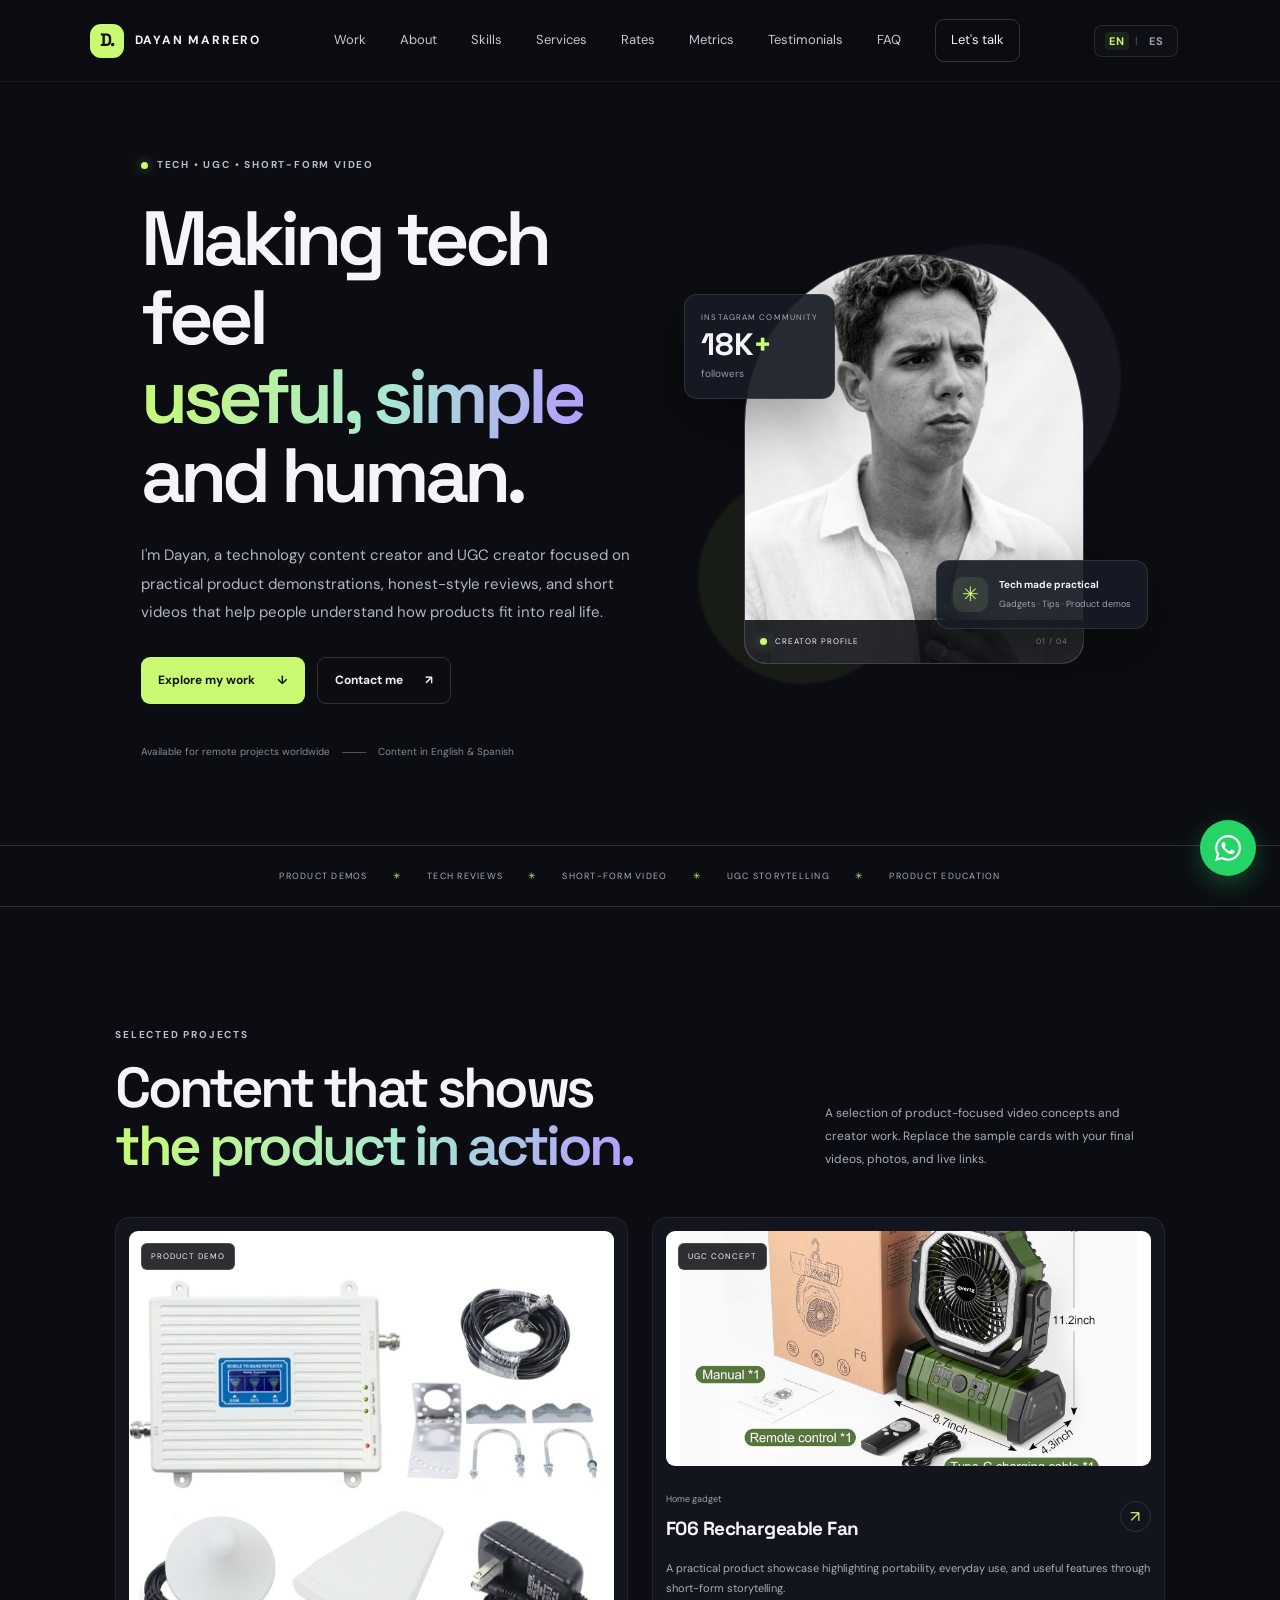
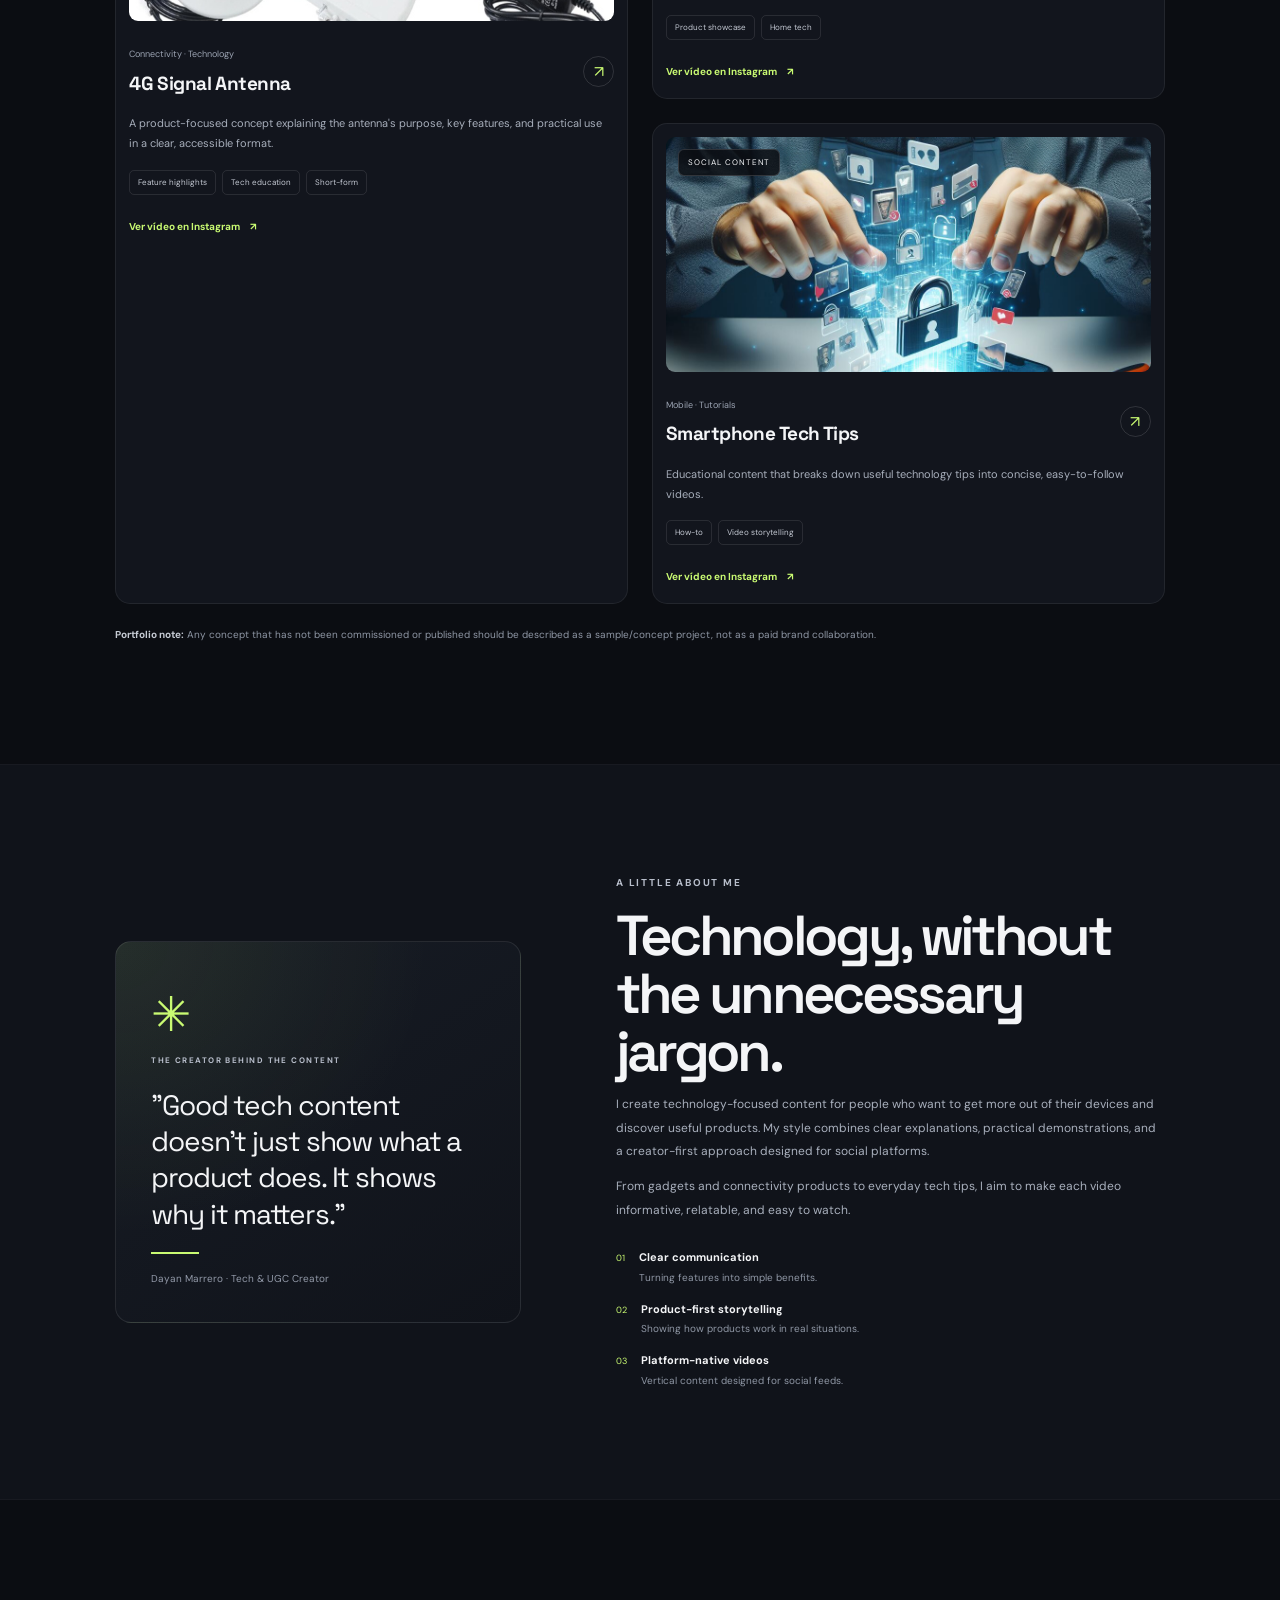
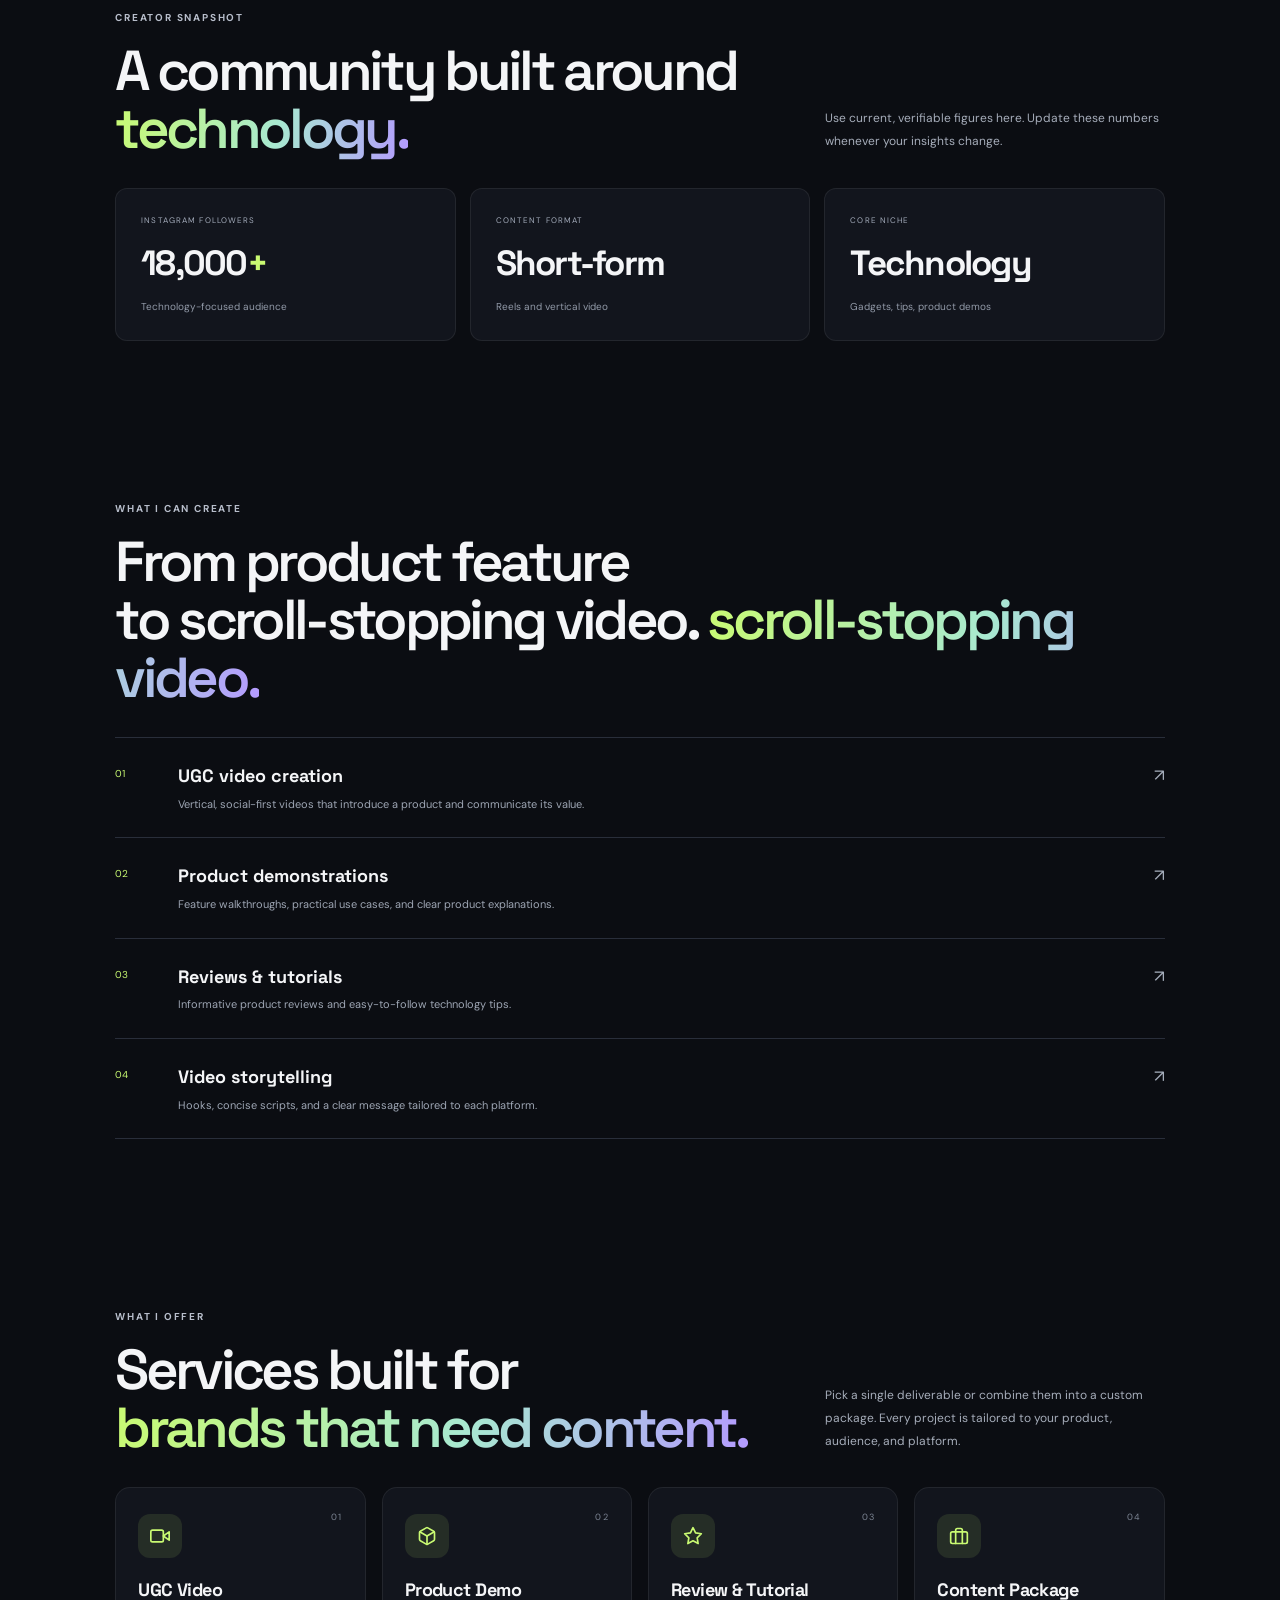
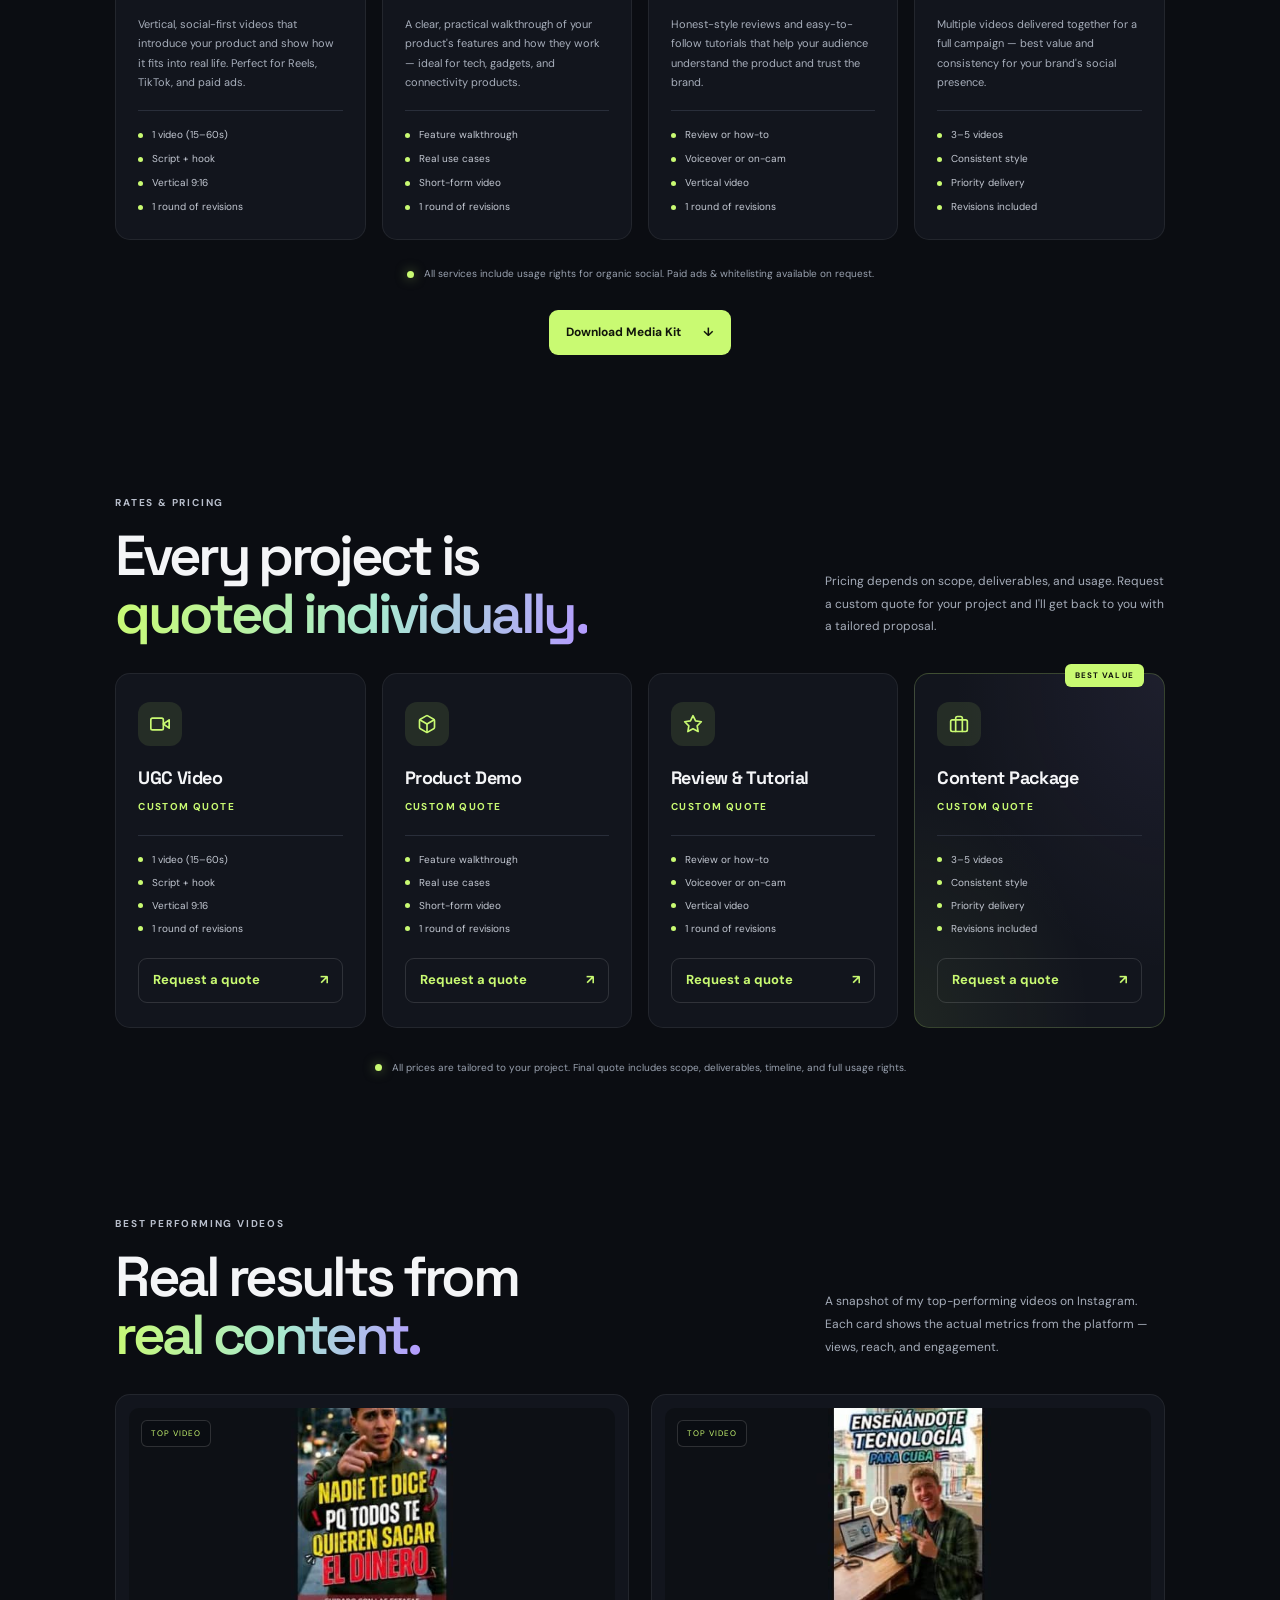
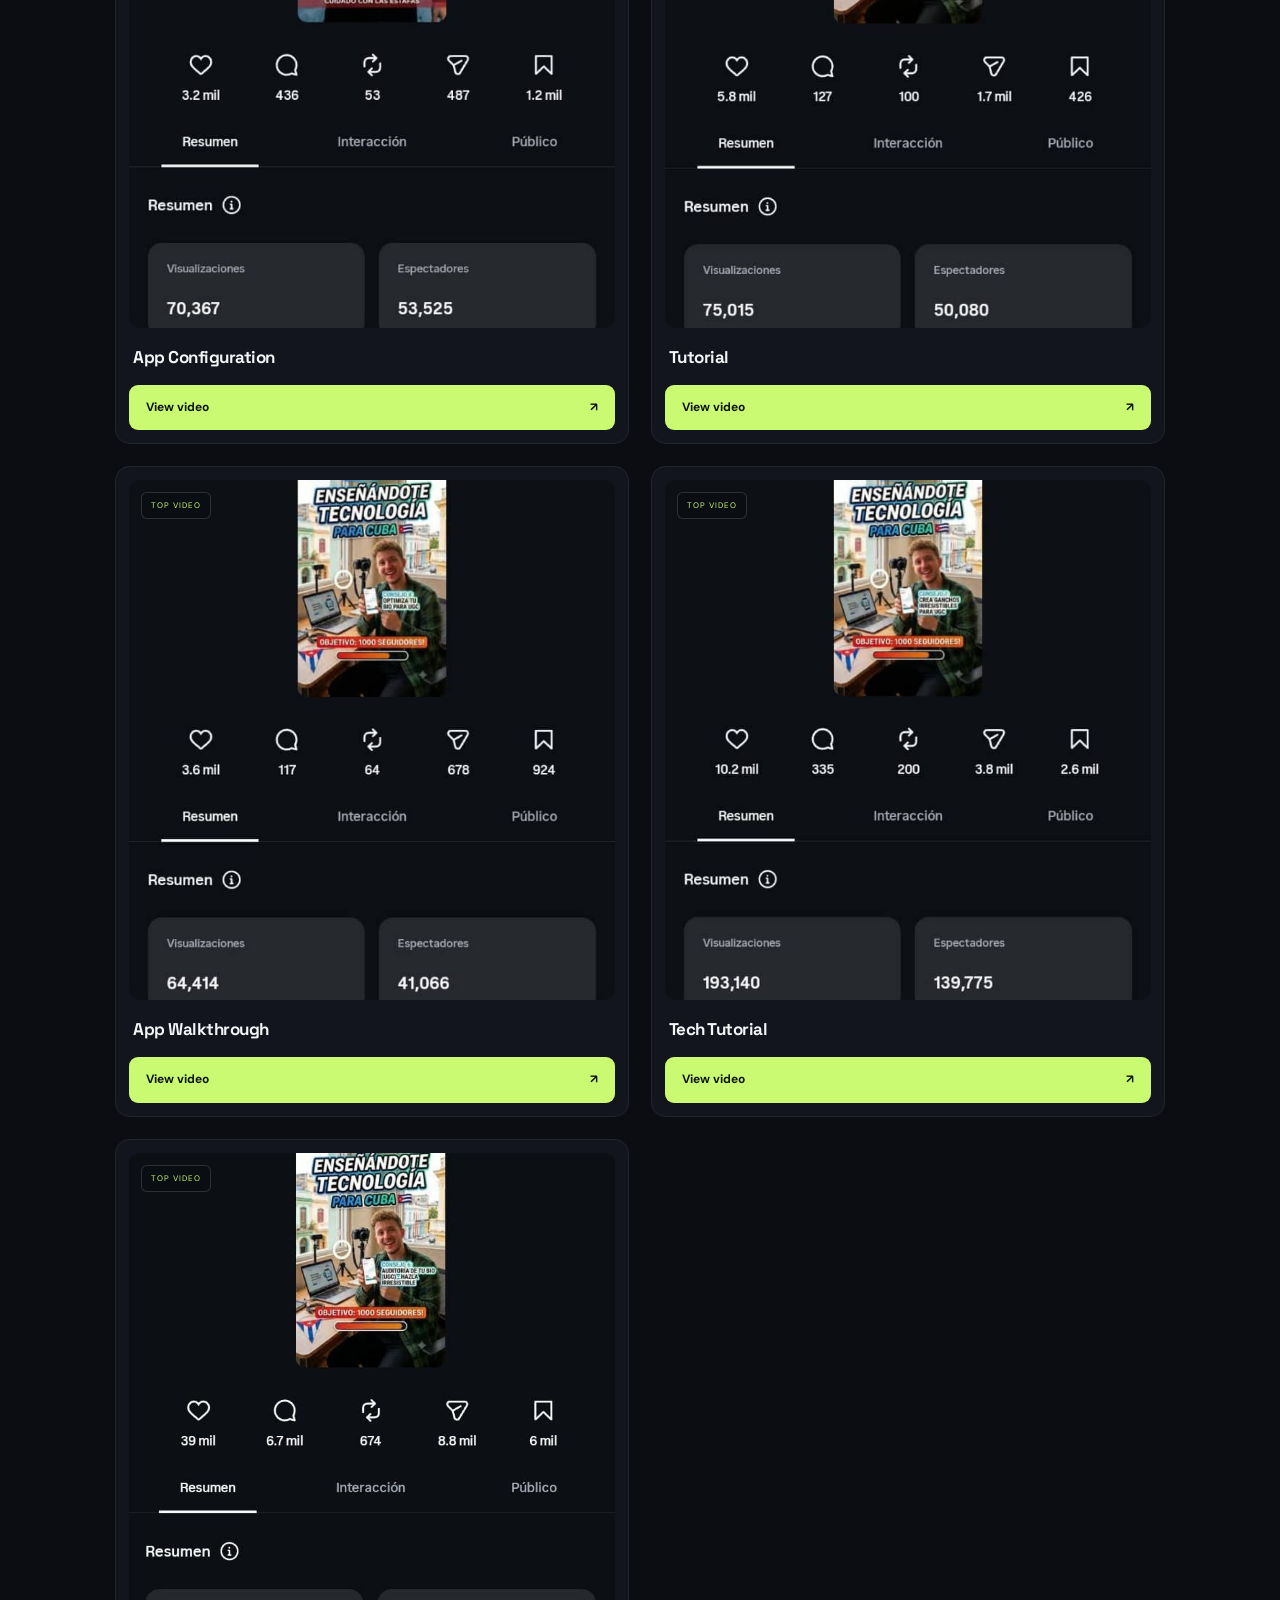
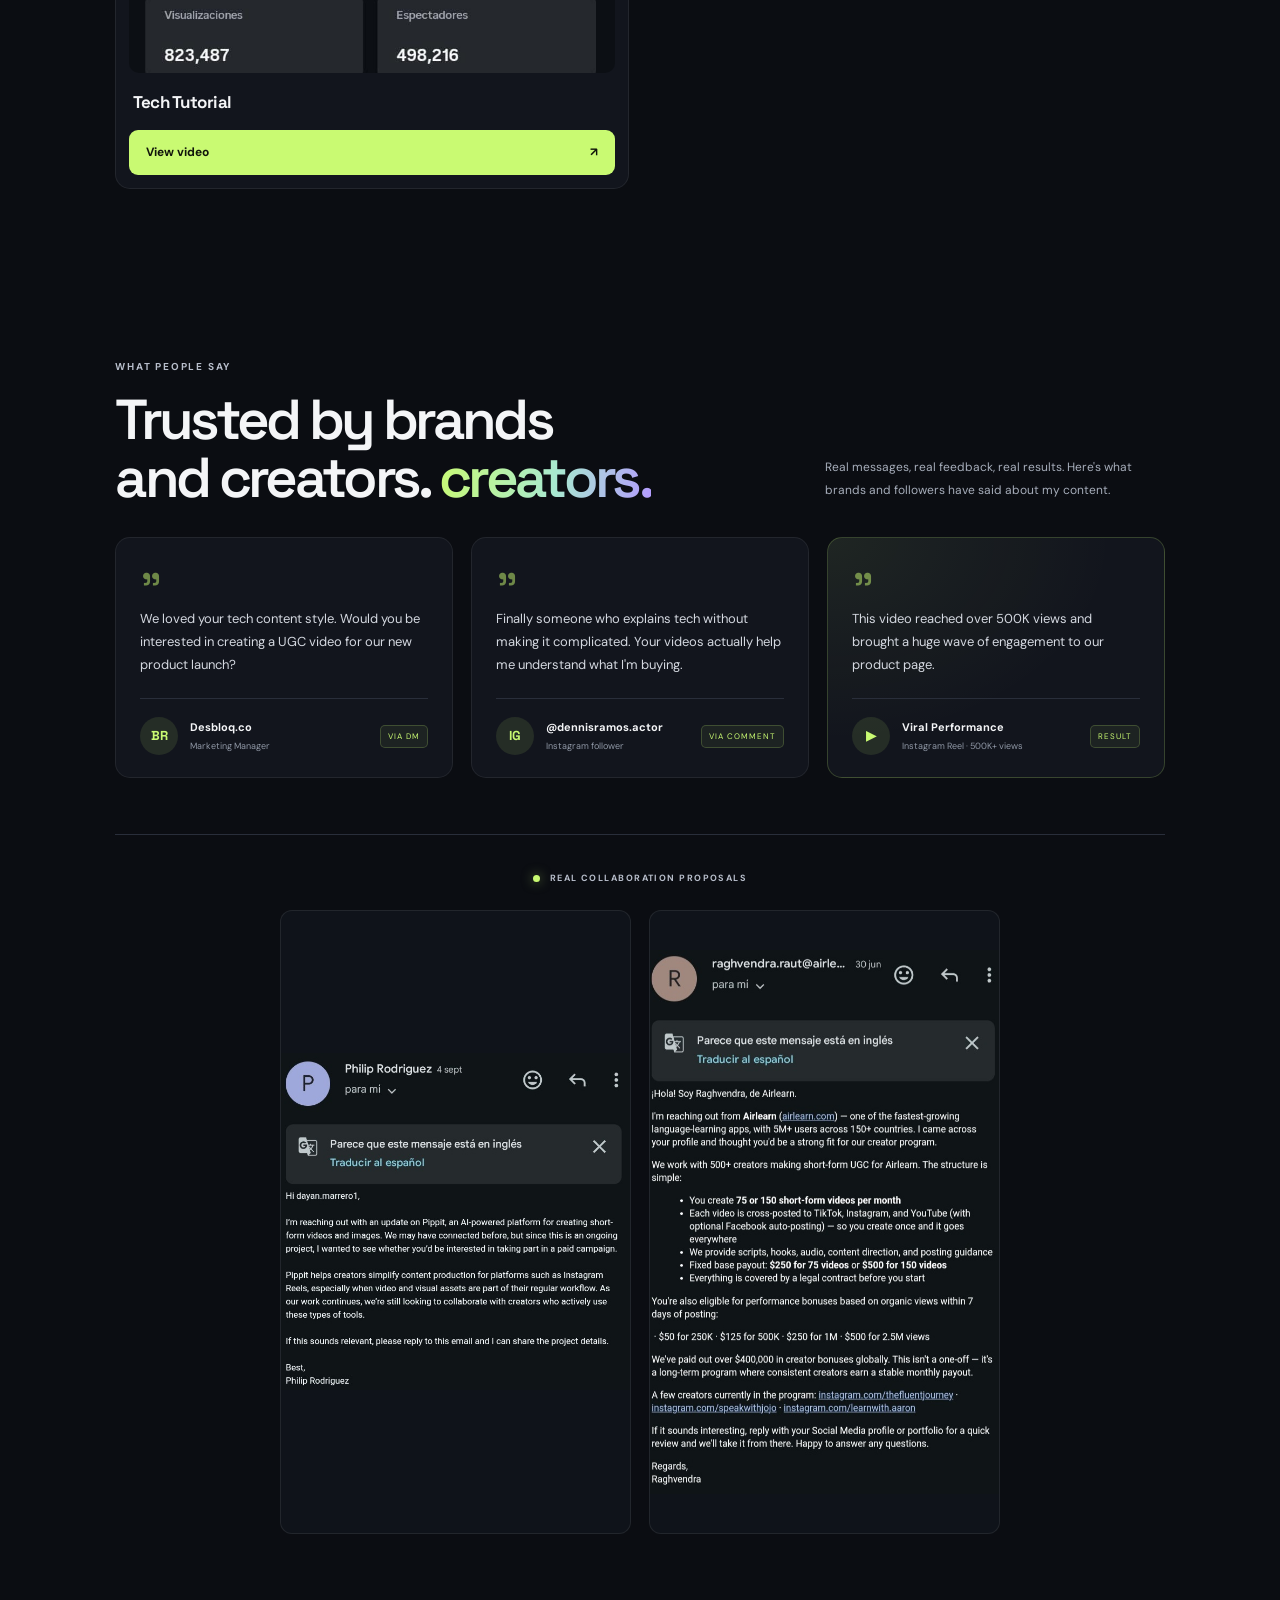
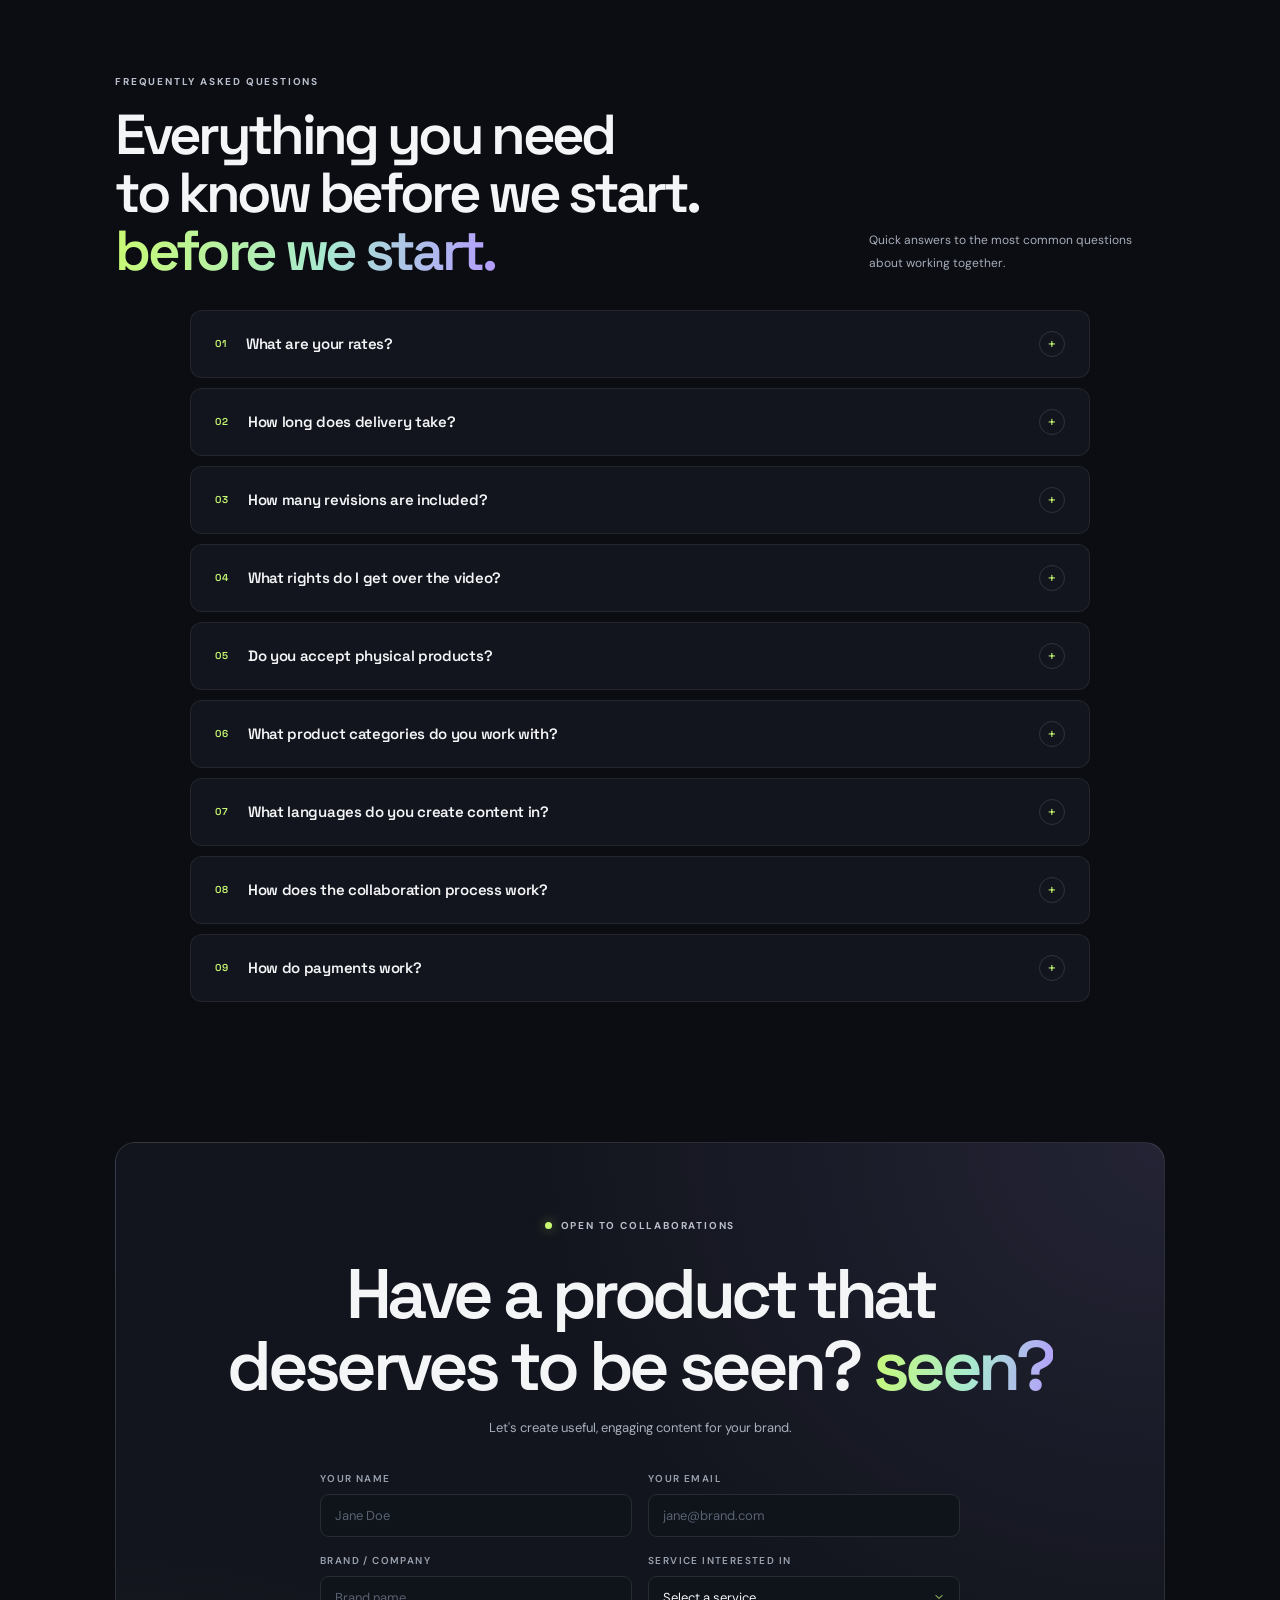
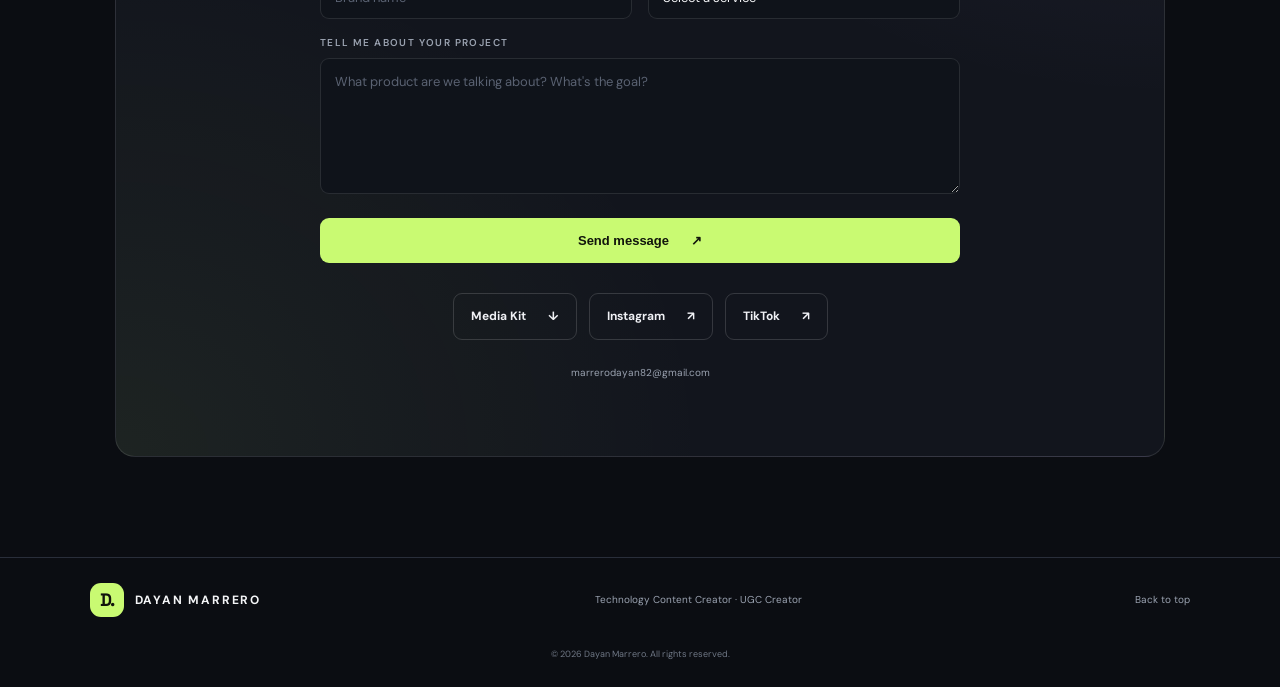
==== commit a4bb26a8: "Add EN/ES toggle, 404 page, sitemap and i18n system" ====
--- a/index.html
+++ b/index.html
@@ -9,24 +9,37 @@
   <title>Dayan Marrero | Tech UGC Creator</title>
   <meta name="description" content="Dayan Marrero — technology content creator and UGC creator. Product demos, reviews and short-form video that make tech feel useful, simple and human.">
   <meta name="author" content="Dayan Marrero">
+  <meta name="keywords" content="UGC creator, tech content creator, product demos, short-form video, tech reviews, gadget content, bilingual creator, English Spanish creator">
+  <meta name="robots" content="index, follow, max-image-preview:large, max-snippet:-1, max-video-preview:-1">
+  <meta name="language" content="English">
+  <meta name="revisit-after" content="7 days">
+  <meta name="rating" content="general">
+  <link rel="canonical" href="https://dayan-marrero.pages.dev/">
+
+  <!-- App-like en móviles -->
+  <meta name="msapplication-TileColor" content="#0b0d12">
+  <meta name="apple-mobile-web-app-capable" content="yes">
+  <meta name="apple-mobile-web-app-status-bar-style" content="black-translucent">
+  <meta name="apple-mobile-web-app-title" content="Dayan Marrero">
+  <meta name="format-detection" content="telephone=no">
 
   <!-- Favicon -->
   <link rel="icon" type="image/svg+xml" href="data:image/svg+xml,%3Csvg xmlns='http://www.w3.org/2000/svg' viewBox='0 0 100 100'%3E%3Crect width='100' height='100' rx='22' fill='%23c9fa72'/%3E%3Ctext x='50' y='72' font-family='Arial,sans-serif' font-size='68' font-weight='bold' text-anchor='middle' fill='%2310130b'%3ED.%3C/text%3E%3C/svg%3E">
   <link rel="apple-touch-icon" href="data:image/svg+xml,%3Csvg xmlns='http://www.w3.org/2000/svg' viewBox='0 0 100 100'%3E%3Crect width='100' height='100' rx='22' fill='%23c9fa72'/%3E%3Ctext x='50' y='72' font-family='Arial,sans-serif' font-size='68' font-weight='bold' text-anchor='middle' fill='%2310130b'%3ED.%3C/text%3E%3C/svg%3E">
 
-  <!-- Open Graph (Facebook, WhatsApp, LinkedIn) -->
+  <!-- Open Graph -->
   <meta property="og:type" content="website">
   <meta property="og:title" content="Dayan Marrero | Tech UGC Creator">
   <meta property="og:description" content="Technology content creator & UGC creator. Product demos, reviews and short-form video that make tech feel useful, simple and human.">
-  <meta property="og:image" content="https://TU-DOMINIO.com/assets/images/og-image.jpg">
-  <meta property="og:url" content="https://TU-DOMINIO.com/">
+  <meta property="og:image" content="https://dayan-marrero.pages.dev/assets/images/og-image.png">
+  <meta property="og:url" content="https://dayan-marrero.pages.dev/">
   <meta property="og:site_name" content="Dayan Marrero">
 
   <!-- Twitter / X -->
   <meta name="twitter:card" content="summary_large_image">
   <meta name="twitter:title" content="Dayan Marrero | Tech UGC Creator">
   <meta name="twitter:description" content="Technology content creator & UGC creator. Product demos, reviews and short-form video.">
-  <meta name="twitter:image" content="https://TU-DOMINIO.com/assets/images/og-image.jpg">
+  <meta name="twitter:image" content="https://dayan-marrero.pages.dev/assets/images/og-image.png">
 
   <!-- Fuentes -->
   <link rel="preconnect" href="https://fonts.googleapis.com">
@@ -35,26 +48,57 @@
 
   <!-- Estilos -->
   <link rel="stylesheet" href="styles.css">
+  <link rel="stylesheet" href="https://unpkg.com/aos@2.3.1/dist/aos.css">
+
+  <!-- Cloudflare Web Analytics -->
+  <script type='module' src='https://static.cloudflareinsights.com/beacon.min.js' data-cf-beacon='{"token": "61dced39091f455983e498f2feaa5e82"}'></script>
+
+  <link rel="sitemap" type="application/xml" href="/sitemap.xml">
 </head>
 <body>
   <div class="site-shell">
     <header class="topbar">
-      <a class="brand" href="#home" aria-label="Dayan home"><span class="brand-mark">D.</span><span>DAYAN MARRERO</span></a>
+      <a class="brand" href="#home" aria-label="Dayan home">
+        <span class="brand-mark">D.</span>
+        <span>DAYAN MARRERO</span>
+      </a>
+
       <nav class="nav" aria-label="Main navigation">
-<a href="#work">Work</a><a href="#about">About</a><a href="#skills">Skills</a><a href="#services">Services</a><a href="#metrics">Metrics</a><a href="#testimonials">Testimonials</a><a href="#contact" class="nav-cta">Let's talk <span>↗</span></a>      <button class="menu-toggle" aria-label="Open menu" aria-expanded="false">☰</button>
+        <a href="#work" data-i18n="nav.work">Work</a>
+        <a href="#about" data-i18n="nav.about">About</a>
+        <a href="#skills" data-i18n="nav.skills">Skills</a>
+        <a href="#services" data-i18n="nav.services">Services</a>
+        <a href="#rates" data-i18n="nav.rates">Rates</a>
+        <a href="#metrics" data-i18n="nav.metrics">Metrics</a>
+        <a href="#testimonials" data-i18n="nav.testimonials">Testimonials</a>
+        <a href="#faq" data-i18n="nav.faq">FAQ</a>
+        <a href="#contact" class="nav-cta" data-i18n="nav.contact">Let's talk <span>↗</span></a>
+      </nav>
+
+      <div class="lang-toggle" role="group" aria-label="Language selector">
+        <button class="lang-btn active" data-lang="en" aria-label="Switch to English">EN</button>
+        <span class="lang-sep">|</span>
+        <button class="lang-btn" data-lang="es" aria-label="Cambiar a español">ES</button>
+      </div>
+
+      <button class="menu-toggle" aria-label="Open menu" aria-expanded="false">☰</button>
     </header>
 
     <main>
       <section class="hero section" id="home">
         <div class="hero-copy">
-          <div class="eyebrow"><span class="live-dot"></span> TECH • UGC • SHORT-FORM VIDEO</div>
-          <h1>Making tech feel<br> <span class="gradient-text">useful, simple</span><br>and human.</h1>
-          <p class="hero-intro">I'm Dayan, a technology content creator and UGC creator focused on practical product demonstrations, honest-style reviews, and short videos that help people understand how products fit into real life.</p>
+          <div class="eyebrow"><span class="live-dot"></span> <span data-i18n="hero.eyebrow">TECH • UGC • SHORT-FORM VIDEO</span></div>
+          <h1><span data-i18n="hero.title1">Making tech feel</span><br> <span class="gradient-text" data-i18n="hero.title2">useful, simple</span><br><span data-i18n="hero.title3">and human.</span></h1>
+          <p class="hero-intro" data-i18n="hero.intro">I'm Dayan, a technology content creator and UGC creator focused on practical product demonstrations, honest-style reviews, and short videos that help people understand how products fit into real life.</p>
           <div class="hero-actions">
-            <a class="button button-primary" href="#work">Explore my work <span>↓</span></a>
-            <a class="button button-quiet" href="#contact">Contact me <span>↗</span></a>
-          </div>
-          <div class="hero-meta"><span>Based in Cuba · Available for remote projects</span><span class="meta-line"></span><span>Content in English & Spanish</span></div>
+            <a class="button button-primary" href="#work"><span data-i18n="hero.cta1">Explore my work</span> <span>↓</span></a>
+            <a class="button button-quiet" href="#contact"><span data-i18n="hero.cta2">Contact me</span> <span>↗</span></a>
+          </div>
+          <div class="hero-meta">
+            <span data-i18n="hero.meta1">Available for remote projects worldwide</span>
+            <span class="meta-line"></span>
+            <span data-i18n="hero.meta2">Content in English & Spanish</span>
+          </div>
         </div>
         <div class="hero-visual">
           <div class="orb orb-one"></div><div class="orb orb-two"></div>
@@ -63,210 +107,201 @@
             <div class="portrait-placeholder"><span class="placeholder-icon">DM</span><span>Add your portrait</span><small>assets/images/dayan-portrait.jpg</small></div>
             <div class="portrait-label"><span class="label-dot"></span> CREATOR PROFILE <span>01 / 04</span></div>
           </div>
-          <div class="floating-card followers-card"><span class="mini-label">INSTAGRAM COMMUNITY</span><strong>18K<span>+</span></strong><span class="muted">followers</span></div>
-          <div class="floating-card niche-card"><span class="niche-icon">✳</span><div><strong>Tech made practical</strong><small>Gadgets · Tips · Product demos</small></div></div>
+          <div class="floating-card followers-card">
+            <span class="mini-label" data-i18n="hero.followers">INSTAGRAM COMMUNITY</span>
+            <strong>18K<span>+</span></strong>
+            <span class="muted" data-i18n="hero.followersLabel">followers</span>
+          </div>
+          <div class="floating-card niche-card">
+            <span class="niche-icon">✳</span>
+            <div>
+              <strong data-i18n="hero.niche">Tech made practical</strong>
+              <small data-i18n="hero.nicheSub">Gadgets · Tips · Product demos</small>
+            </div>
+          </div>
         </div>
       </section>
 
       <section class="proof-strip" aria-label="Content specialties">
-        <span>PRODUCT DEMOS</span><i>✳</i><span>TECH REVIEWS</span><i>✳</i><span>SHORT-FORM VIDEO</span><i>✳</i><span>UGC STORYTELLING</span><i>✳</i><span>PRODUCT EDUCATION</span>
+        <span data-i18n="proof.1">PRODUCT DEMOS</span><i>✳</i>
+        <span data-i18n="proof.2">TECH REVIEWS</span><i>✳</i>
+        <span data-i18n="proof.3">SHORT-FORM VIDEO</span><i>✳</i>
+        <span data-i18n="proof.4">UGC STORYTELLING</span><i>✳</i>
+        <span data-i18n="proof.5">PRODUCT EDUCATION</span>
       </section>
 
       <section class="section work-section" id="work">
-        <div class="section-heading">
-          <div><div class="eyebrow">SELECTED PROJECTS</div><h2>Content that shows<br><span class="gradient-text">the product in action.</span></h2></div>
-          <p>A selection of product-focused video concepts and creator work. Replace the sample cards with your final videos, photos, and live links.</p>
+        <div class="section-heading" data-aos="fade-up">
+          <div>
+            <div class="eyebrow" data-i18n="work.eyebrow">SELECTED PROJECTS</div>
+            <h2><span data-i18n="work.title1">Content that shows</span><br><span class="gradient-text" data-i18n="work.title2">the product in action.</span></h2>
+          </div>
+          <p data-i18n="work.desc">A selection of product-focused video concepts and creator work. Replace the sample cards with your final videos, photos, and live links.</p>
         </div>
         <div class="work-grid">
-          
-<article class="project-card project-featured">
-  <div class="project-media media-antenna">
-    <img
-      src="assets/images/4g-antenna.jpg"
-      alt="4G signal antenna project"
-      onerror="this.style.display='none'; this.nextElementSibling.style.display='grid'"
-    >
-
-    <div class="media-placeholder">
-      <span>01</span>
-      <strong>4G Signal Antenna</strong>
-      <small>Add product image</small>
-    </div>
-
-    <span class="media-tag">PRODUCT DEMO</span>
-  </div>
-
-  <div class="project-info">
-    <div>
-      <span class="project-type">Connectivity · Technology</span>
-      <h3>4G Signal Antenna</h3>
-    </div>
-    <span class="project-arrow">↗</span>
-  </div>
-
-  <p>
-    A product-focused concept explaining the antenna's purpose,
-    key features, and practical use in a clear, accessible format.
-  </p>
-
-  <div class="tag-row">
-    <span>Feature highlights</span>
-    <span>Tech education</span>
-    <span>Short-form</span>
-  </div>
-
-  <a
-    class="text-link"
-    href="https://www.instagram.com/reel/Dcw5UQqBp1w/?stkn=bjcwcWwxaTFidnZ4"
-    target="_blank"
-    rel="noopener noreferrer"
-  >
-    Ver vídeo en Instagram <span>↗</span>
-  </a>
-</article>
-          
-<article class="project-card">
-  <div class="project-media media-fan">
-    <img
-      src="assets/images/f06-fan.png"
-      alt="Rechargeable F06 fan project"
-      onerror="this.style.display='none'; this.nextElementSibling.style.display='grid'"
-    >
-    <div class="media-placeholder">
-      <span>02</span>
-      <strong>F06 Rechargeable Fan</strong>
-      <small>Add product image</small>
-    </div>
-    <span class="media-tag">UGC CONCEPT</span>
-  </div>
-
-  <div class="project-info">
-    <div>
-      <span class="project-type">Home gadget</span>
-      <h3>F06 Rechargeable Fan</h3>
-    </div>
-    <span class="project-arrow">↗</span>
-  </div>
-
-  <p>
-    A practical product showcase highlighting portability,
-    everyday use, and useful features through short-form storytelling.
-  </p>
-
-  <div class="tag-row">
-    <span>Product showcase</span>
-    <span>Home tech</span>
-  </div>
-
-  <a
-    class="text-link"
-    href="https://www.instagram.com/reel/DcUehvKPMCz/?stkn=cWtydGo4OWx2YTdr"
-    target="_blank"
-    rel="noopener noreferrer"
-  >
-    Ver vídeo en Instagram <span>↗</span>
-  </a>
-</article>
-          
-<article class="project-card">
-  <div class="project-media media-smartphone">
-    <img
-      src="assets/images/smartphone-tech.jpg"
-      alt="Smartphone technology content project"
-      onerror="this.style.display='none'; this.nextElementSibling.style.display='grid'"
-    >
-
-    <div class="media-placeholder">
-      <span>03</span>
-      <strong>Smartphone Tech Tips</strong>
-      <small>Add a video cover</small>
-    </div>
-
-    <span class="media-tag">SOCIAL CONTENT</span>
-  </div>
-
-  <div class="project-info">
-    <div>
-      <span class="project-type">Mobile · Tutorials</span>
-      <h3>Smartphone Tech Tips</h3>
-    </div>
-    <span class="project-arrow">↗</span>
-  </div>
-
-  <p>
-    Educational content that breaks down useful technology tips
-    into concise, easy-to-follow videos.
-  </p>
-
-  <div class="tag-row">
-    <span>How-to</span>
-    <span>Video storytelling</span>
-  </div>
-
-  <a
-    class="text-link"
-    href="https://www.instagram.com/reel/DchU4D2PwNi/?stkn=Z3NoOWQ0enZtMHRo"
-    target="_blank"
-    rel="noopener noreferrer"
-  >
-    Ver vídeo en Instagram <span>↗</span>
-  </a>
-</article>
+
+          <article class="project-card project-featured" data-aos="fade-up" data-aos-delay="0">
+            <div class="project-media media-antenna">
+              <img src="assets/images/4g-antenna.jpg" alt="4G signal antenna project" onerror="this.style.display='none'; this.nextElementSibling.style.display='grid'">
+              <div class="media-placeholder">
+                <span>01</span>
+                <strong>4G Signal Antenna</strong>
+                <small>Add product image</small>
+              </div>
+              <span class="media-tag">PRODUCT DEMO</span>
+            </div>
+            <div class="project-info">
+              <div>
+                <span class="project-type">Connectivity · Technology</span>
+                <h3>4G Signal Antenna</h3>
+              </div>
+              <span class="project-arrow">↗</span>
+            </div>
+            <p>A product-focused concept explaining the antenna's purpose, key features, and practical use in a clear, accessible format.</p>
+            <div class="tag-row">
+              <span>Feature highlights</span>
+              <span>Tech education</span>
+              <span>Short-form</span>
+            </div>
+            <a class="text-link" href="https://www.instagram.com/reel/Dcw5UQqBp1w/?stkn=bjcwcWwxaTFidnZ4" target="_blank" rel="noopener noreferrer">
+              Ver vídeo en Instagram <span>↗</span>
+            </a>
+          </article>
+
+          <article class="project-card" data-aos="fade-up" data-aos-delay="100">
+            <div class="project-media media-fan">
+              <img src="assets/images/f06-fan.png" alt="Rechargeable F06 fan project" onerror="this.style.display='none'; this.nextElementSibling.style.display='grid'">
+              <div class="media-placeholder">
+                <span>02</span>
+                <strong>F06 Rechargeable Fan</strong>
+                <small>Add product image</small>
+              </div>
+              <span class="media-tag">UGC CONCEPT</span>
+            </div>
+            <div class="project-info">
+              <div>
+                <span class="project-type">Home gadget</span>
+                <h3>F06 Rechargeable Fan</h3>
+              </div>
+              <span class="project-arrow">↗</span>
+            </div>
+            <p>A practical product showcase highlighting portability, everyday use, and useful features through short-form storytelling.</p>
+            <div class="tag-row">
+              <span>Product showcase</span>
+              <span>Home tech</span>
+            </div>
+            <a class="text-link" href="https://www.instagram.com/reel/DcUehvKPMCz/?stkn=cWtydGo4OWx2YTdr" target="_blank" rel="noopener noreferrer">
+              Ver vídeo en Instagram <span>↗</span>
+            </a>
+          </article>
+
+          <article class="project-card" data-aos="fade-up" data-aos-delay="200">
+            <div class="project-media media-smartphone">
+              <img src="assets/images/smartphone-tech.jpg" alt="Smartphone technology content project" onerror="this.style.display='none'; this.nextElementSibling.style.display='grid'">
+              <div class="media-placeholder">
+                <span>03</span>
+                <strong>Smartphone Tech Tips</strong>
+                <small>Add a video cover</small>
+              </div>
+              <span class="media-tag">SOCIAL CONTENT</span>
+            </div>
+            <div class="project-info">
+              <div>
+                <span class="project-type">Mobile · Tutorials</span>
+                <h3>Smartphone Tech Tips</h3>
+              </div>
+              <span class="project-arrow">↗</span>
+            </div>
+            <p>Educational content that breaks down useful technology tips into concise, easy-to-follow videos.</p>
+            <div class="tag-row">
+              <span>How-to</span>
+              <span>Video storytelling</span>
+            </div>
+            <a class="text-link" href="https://www.instagram.com/reel/DchU4D2PwNi/?stkn=Z3NoOWQ0enZtMHRo" target="_blank" rel="noopener noreferrer">
+              Ver vídeo en Instagram <span>↗</span>
+            </a>
+          </article>
         </div>
         <p class="project-note"><strong>Portfolio note:</strong> Any concept that has not been commissioned or published should be described as a sample/concept project, not as a paid brand collaboration.</p>
       </section>
 
       <section class="about-section section" id="about">
         <div class="about-visual">
-          <div class="about-panel"><span class="about-symbol">✳</span><span class="eyebrow">THE CREATOR BEHIND THE CONTENT</span><div class="big-quote">“Good tech content doesn't just show what a product does. It shows why it matters.”</div><div class="quote-line"></div><span class="muted">Dayan Marrero · Tech & UGC Creator</span></div>
-        </div>
-        <div class="about-copy">
-          <div class="eyebrow">A LITTLE ABOUT ME</div>
-          <h2>Technology, without<br>the unnecessary jargon.</h2>
-          <p>I create technology-focused content for people who want to get more out of their devices and discover useful products. My style combines clear explanations, practical demonstrations, and a creator-first approach designed for social platforms.</p>
-          <p>From gadgets and connectivity products to everyday tech tips, I aim to make each video informative, relatable, and easy to watch.</p>
-          <div class="about-points"><div><span>01</span><div><strong>Clear communication</strong><small>Turning features into simple benefits.</small></div></div><div><span>02</span><div><strong>Product-first storytelling</strong><small>Showing how products work in real situations.</small></div></div><div><span>03</span><div><strong>Platform-native videos</strong><small>Vertical content designed for social feeds.</small></div></div></div>
+          <div class="about-panel" data-aos="fade-right">
+            <span class="about-symbol">✳</span>
+            <span class="eyebrow" data-i18n="about.eyebrow">THE CREATOR BEHIND THE CONTENT</span>
+            <div class="big-quote" data-i18n="about.quote">"Good tech content doesn't just show what a product does. It shows why it matters."</div>
+            <div class="quote-line"></div>
+            <span class="muted" data-i18n="about.author">Dayan Marrero · Tech & UGC Creator</span>
+          </div>
+        </div>
+        <div class="about-copy" data-aos="fade-left">
+          <div class="eyebrow" data-i18n="about.eyebrow2">A LITTLE ABOUT ME</div>
+          <h2><span data-i18n="about.title1">Technology, without</span><br><span data-i18n="about.title2">the unnecessary jargon.</span></h2>
+          <p data-i18n="about.p1">I create technology-focused content for people who want to get more out of their devices and discover useful products. My style combines clear explanations, practical demonstrations, and a creator-first approach designed for social platforms.</p>
+          <p data-i18n="about.p2">From gadgets and connectivity products to everyday tech tips, I aim to make each video informative, relatable, and easy to watch.</p>
+          <div class="about-points">
+            <div><span>01</span><div><strong data-i18n="about.point1">Clear communication</strong><small data-i18n="about.point1sub">Turning features into simple benefits.</small></div></div>
+            <div><span>02</span><div><strong data-i18n="about.point2">Product-first storytelling</strong><small data-i18n="about.point2sub">Showing how products work in real situations.</small></div></div>
+            <div><span>03</span><div><strong data-i18n="about.point3">Platform-native videos</strong><small data-i18n="about.point3sub">Vertical content designed for social feeds.</small></div></div>
+          </div>
         </div>
       </section>
 
       <section class="stats-section section" aria-label="Creator statistics">
-        <div class="section-heading compact"><div><div class="eyebrow">CREATOR SNAPSHOT</div><h2>A community built around <span class="gradient-text">technology.</span></h2></div><p>Use current, verifiable figures here. Update these numbers whenever your insights change.</p></div>
+        <div class="section-heading compact" data-aos="fade-up">
+          <div>
+            <div class="eyebrow" data-i18n="stats.eyebrow">CREATOR SNAPSHOT</div>
+            <h2><span data-i18n="stats.title1">A community built around</span> <span class="gradient-text" data-i18n="stats.title2">technology.</span></h2>
+          </div>
+          <p data-i18n="stats.desc">Use current, verifiable figures here. Update these numbers whenever your insights change.</p>
+        </div>
         <div class="stats-grid">
-          <div class="stat-card"><span class="stat-label">INSTAGRAM FOLLOWERS</span><strong>18,000<span>+</span></strong><small>Technology-focused audience</small></div>
-          <div class="stat-card"><span class="stat-label">CONTENT FORMAT</span><strong>Short-form</strong><small>Reels and vertical video</small></div>
-          <div class="stat-card"><span class="stat-label">CORE NICHE</span><strong>Technology</strong><small>Gadgets, tips, product demos</small></div>
+          <div class="stat-card" data-aos="fade-up" data-aos-delay="0">
+            <span class="stat-label" data-i18n="stats.followers">INSTAGRAM FOLLOWERS</span>
+            <strong>18,000<span>+</span></strong>
+            <small data-i18n="stats.followersSub">Technology-focused audience</small>
+          </div>
+          <div class="stat-card" data-aos="fade-up" data-aos-delay="100">
+            <span class="stat-label" data-i18n="stats.format">CONTENT FORMAT</span>
+            <strong data-i18n="stats.formatValue">Short-form</strong>
+            <small data-i18n="stats.formatSub">Reels and vertical video</small>
+          </div>
+          <div class="stat-card" data-aos="fade-up" data-aos-delay="200">
+            <span class="stat-label" data-i18n="stats.niche">CORE NICHE</span>
+            <strong data-i18n="stats.nicheValue">Technology</strong>
+            <small data-i18n="stats.nicheSub">Gadgets, tips, product demos</small>
+          </div>
         </div>
       </section>
 
       <section class="section skills-section" id="skills">
-        <div class="section-heading compact"><div><div class="eyebrow">WHAT I CAN CREATE</div><h2>From product feature<br>to <span class="gradient-text">scroll-stopping video.</span></h2></div></div>
+        <div class="section-heading compact" data-aos="fade-up">
+          <div>
+            <div class="eyebrow" data-i18n="skills.eyebrow">WHAT I CAN CREATE</div>
+            <h2><span data-i18n="skills.title1">From product feature</span><br><span data-i18n="skills.title2">to</span> <span class="gradient-text" data-i18n="skills.title3">scroll-stopping video.</span></h2>
+          </div>
+        </div>
         <div class="skills-grid">
-          <div class="skill-item"><span class="skill-number">01</span><div><h3>UGC video creation</h3><p>Vertical, social-first videos that introduce a product and communicate its value.</p></div><span class="skill-icon">↗</span></div>
-          <div class="skill-item"><span class="skill-number">02</span><div><h3>Product demonstrations</h3><p>Feature walkthroughs, practical use cases, and clear product explanations.</p></div><span class="skill-icon">↗</span></div>
-          <div class="skill-item"><span class="skill-number">03</span><div><h3>Reviews & tutorials</h3><p>Informative product reviews and easy-to-follow technology tips.</p></div><span class="skill-icon">↗</span></div>
-          <div class="skill-item"><span class="skill-number">04</span><div><h3>Video storytelling</h3><p>Hooks, concise scripts, and a clear message tailored to each platform.</p></div><span class="skill-icon">↗</span></div>
-        </div>
-      </section>
-
-            <!-- ============================================================
-           NUEVA SECCIÓN: SERVICES
-           ============================================================ -->
-            <!-- ============================================================
-           NUEVA SECCIÓN: SERVICES
-           ============================================================ -->
+          <div class="skill-item" data-aos="fade-up" data-aos-delay="0"><span class="skill-number">01</span><div><h3 data-i18n="skills.s1">UGC video creation</h3><p data-i18n="skills.s1desc">Vertical, social-first videos that introduce a product and communicate its value.</p></div><span class="skill-icon">↗</span></div>
+          <div class="skill-item" data-aos="fade-up" data-aos-delay="100"><span class="skill-number">02</span><div><h3 data-i18n="skills.s2">Product demonstrations</h3><p data-i18n="skills.s2desc">Feature walkthroughs, practical use cases, and clear product explanations.</p></div><span class="skill-icon">↗</span></div>
+          <div class="skill-item" data-aos="fade-up" data-aos-delay="200"><span class="skill-number">03</span><div><h3 data-i18n="skills.s3">Reviews & tutorials</h3><p data-i18n="skills.s3desc">Informative product reviews and easy-to-follow technology tips.</p></div><span class="skill-icon">↗</span></div>
+          <div class="skill-item" data-aos="fade-up" data-aos-delay="300"><span class="skill-number">04</span><div><h3 data-i18n="skills.s4">Video storytelling</h3><p data-i18n="skills.s4desc">Hooks, concise scripts, and a clear message tailored to each platform.</p></div><span class="skill-icon">↗</span></div>
+        </div>
+      </section>
+
       <section class="section services-section" id="services">
-        <div class="section-heading compact">
+        <div class="section-heading compact" data-aos="fade-up">
           <div>
-            <div class="eyebrow">WHAT I OFFER</div>
-            <h2>Services built for<br><span class="gradient-text">brands that need content.</span></h2>
-          </div>
-          <p>Pick a single deliverable or combine them into a custom package. Every project is tailored to your product, audience, and platform.</p>
+            <div class="eyebrow" data-i18n="services.eyebrow">WHAT I OFFER</div>
+            <h2><span data-i18n="services.title1">Services built for</span><br><span class="gradient-text" data-i18n="services.title2">brands that need content.</span></h2>
+          </div>
+          <p data-i18n="services.desc">Pick a single deliverable or combine them into a custom package. Every project is tailored to your product, audience, and platform.</p>
         </div>
 
         <div class="services-grid">
 
-          <!-- SERVICIO 01: UGC Video -->
-          <article class="service-card">
+          <article class="service-card" data-aos="fade-up" data-aos-delay="0">
             <div class="service-icon">
               <svg xmlns="http://www.w3.org/2000/svg" width="20" height="20" viewBox="0 0 24 24" fill="none" stroke="currentColor" stroke-width="2" stroke-linecap="round" stroke-linejoin="round">
                 <polygon points="23 7 16 12 23 17 23 7"></polygon>
@@ -274,18 +309,17 @@
               </svg>
             </div>
             <span class="service-number">01</span>
-            <h3>UGC Video</h3>
-            <p>Vertical, social-first videos that introduce your product and show how it fits into real life. Perfect for Reels, TikTok, and paid ads.</p>
+            <h3 data-i18n="services.ugc.title">UGC Video</h3>
+            <p data-i18n="services.ugc.desc">Vertical, social-first videos that introduce your product and show how it fits into real life. Perfect for Reels, TikTok, and paid ads.</p>
             <ul class="service-list">
-              <li>1 video (15–60s)</li>
-              <li>Script + hook</li>
-              <li>Vertical 9:16</li>
-              <li>1 round of revisions</li>
+              <li data-i18n="services.ugc.li1">1 video (15–60s)</li>
+              <li data-i18n="services.ugc.li2">Script + hook</li>
+              <li data-i18n="services.ugc.li3">Vertical 9:16</li>
+              <li data-i18n="services.ugc.li4">1 round of revisions</li>
             </ul>
           </article>
 
-          <!-- SERVICIO 02: Product Demo -->
-          <article class="service-card">
+          <article class="service-card" data-aos="fade-up" data-aos-delay="100">
             <div class="service-icon">
               <svg xmlns="http://www.w3.org/2000/svg" width="20" height="20" viewBox="0 0 24 24" fill="none" stroke="currentColor" stroke-width="2" stroke-linecap="round" stroke-linejoin="round">
                 <path d="M21 16V8a2 2 0 0 0-1-1.73l-7-4a2 2 0 0 0-2 0l-7 4A2 2 0 0 0 3 8v8a2 2 0 0 0 1 1.73l7 4a2 2 0 0 0 2 0l7-4A2 2 0 0 0 21 16z"></path>
@@ -294,36 +328,34 @@
               </svg>
             </div>
             <span class="service-number">02</span>
-            <h3>Product Demo</h3>
-            <p>A clear, practical walkthrough of your product's features and how they work — ideal for tech, gadgets, and connectivity products.</p>
+            <h3 data-i18n="services.demo.title">Product Demo</h3>
+            <p data-i18n="services.demo.desc">A clear, practical walkthrough of your product's features and how they work — ideal for tech, gadgets, and connectivity products.</p>
             <ul class="service-list">
-              <li>Feature walkthrough</li>
-              <li>Real use cases</li>
-              <li>Short-form video</li>
-              <li>1 round of revisions</li>
+              <li data-i18n="services.demo.li1">Feature walkthrough</li>
+              <li data-i18n="services.demo.li2">Real use cases</li>
+              <li data-i18n="services.demo.li3">Short-form video</li>
+              <li data-i18n="services.demo.li4">1 round of revisions</li>
             </ul>
           </article>
 
-          <!-- SERVICIO 03: Review & Tutorial -->
-          <article class="service-card">
+          <article class="service-card" data-aos="fade-up" data-aos-delay="200">
             <div class="service-icon">
               <svg xmlns="http://www.w3.org/2000/svg" width="20" height="20" viewBox="0 0 24 24" fill="none" stroke="currentColor" stroke-width="2" stroke-linecap="round" stroke-linejoin="round">
                 <polygon points="12 2 15.09 8.26 22 9.27 17 14.14 18.18 21.02 12 17.77 5.82 21.02 7 14.14 2 9.27 8.91 8.26 12 2"></polygon>
               </svg>
             </div>
             <span class="service-number">03</span>
-            <h3>Review & Tutorial</h3>
-            <p>Honest-style reviews and easy-to-follow tutorials that help your audience understand the product and trust the brand.</p>
+            <h3 data-i18n="services.review.title">Review & Tutorial</h3>
+            <p data-i18n="services.review.desc">Honest-style reviews and easy-to-follow tutorials that help your audience understand the product and trust the brand.</p>
             <ul class="service-list">
-              <li>Review or how-to</li>
-              <li>Voiceover or on-cam</li>
-              <li>Vertical video</li>
-              <li>1 round of revisions</li>
+              <li data-i18n="services.review.li1">Review or how-to</li>
+              <li data-i18n="services.review.li2">Voiceover or on-cam</li>
+              <li data-i18n="services.review.li3">Vertical video</li>
+              <li data-i18n="services.review.li4">1 round of revisions</li>
             </ul>
           </article>
 
-          <!-- SERVICIO 04: Content Package -->
-          <article class="service-card">
+          <article class="service-card" data-aos="fade-up" data-aos-delay="300">
             <div class="service-icon">
               <svg xmlns="http://www.w3.org/2000/svg" width="20" height="20" viewBox="0 0 24 24" fill="none" stroke="currentColor" stroke-width="2" stroke-linecap="round" stroke-linejoin="round">
                 <rect x="2" y="7" width="20" height="14" rx="2" ry="2"></rect>
@@ -331,317 +363,404 @@
               </svg>
             </div>
             <span class="service-number">04</span>
-            <h3>Content Package</h3>
-            <p>Multiple videos delivered together for a full campaign — best value and consistency for your brand's social presence.</p>
+            <h3 data-i18n="services.pack.title">Content Package</h3>
+            <p data-i18n="services.pack.desc">Multiple videos delivered together for a full campaign — best value and consistency for your brand's social presence.</p>
             <ul class="service-list">
-              <li>3–5 videos</li>
-              <li>Consistent style</li>
-              <li>Priority delivery</li>
-              <li>Revisions included</li>
+              <li data-i18n="services.pack.li1">3–5 videos</li>
+              <li data-i18n="services.pack.li2">Consistent style</li>
+              <li data-i18n="services.pack.li3">Priority delivery</li>
+              <li data-i18n="services.pack.li4">Revisions included</li>
             </ul>
           </article>
 
         </div>
 
-                <div class="services-note">
+        <div class="services-note">
           <span class="live-dot"></span>
-          <span>All services include usage rights for organic social. Paid ads & whitelisting available on request.</span>
+          <span data-i18n="services.note">All services include usage rights for organic social. Paid ads & whitelisting available on request.</span>
         </div>
 
         <div class="services-cta">
           <a class="button button-primary" href="assets/media-kit.pdf" download="Dayan-Marrero-Media-Kit.pdf">
-            Download Media Kit <span>↓</span>
+            <span data-i18n="services.cta">Download Media Kit</span> <span>↓</span>
           </a>
         </div>
       </section>
 
-      <!-- ============================================================
-           NUEVA SECCIÓN: MEJORES MÉTRICAS POR VIDEO
-           ============================================================ -->
+      <section class="section rates-section" id="rates">
+        <div class="section-heading compact" data-aos="fade-up">
+          <div>
+            <div class="eyebrow" data-i18n="rates.eyebrow">RATES & PRICING</div>
+            <h2><span data-i18n="rates.title1">Every project is</span><br><span class="gradient-text" data-i18n="rates.title2">quoted individually.</span></h2>
+          </div>
+          <p data-i18n="rates.desc">Pricing depends on scope, deliverables, and usage. Request a custom quote for your project and I'll get back to you with a tailored proposal.</p>
+        </div>
+
+        <div class="rates-grid">
+
+          <article class="rate-card" data-aos="fade-up" data-aos-delay="0">
+            <div class="rate-icon">
+              <svg xmlns="http://www.w3.org/2000/svg" width="20" height="20" viewBox="0 0 24 24" fill="none" stroke="currentColor" stroke-width="2" stroke-linecap="round" stroke-linejoin="round">
+                <polygon points="23 7 16 12 23 17 23 7"></polygon>
+                <rect x="1" y="5" width="15" height="14" rx="2" ry="2"></rect>
+              </svg>
+            </div>
+            <h3 data-i18n="services.ugc.title">UGC Video</h3>
+            <p class="rate-label" data-i18n="rates.label">Custom quote</p>
+            <ul class="rate-list">
+              <li data-i18n="services.ugc.li1">1 video (15–60s)</li>
+              <li data-i18n="services.ugc.li2">Script + hook</li>
+              <li data-i18n="services.ugc.li3">Vertical 9:16</li>
+              <li data-i18n="services.ugc.li4">Unlimited revisions</li>
+            </ul>
+            <a class="rate-cta" href="#contact"><span data-i18n="rates.cta">Request a quote</span> <span>↗</span></a>
+          </article>
+
+          <article class="rate-card" data-aos="fade-up" data-aos-delay="100">
+            <div class="rate-icon">
+              <svg xmlns="http://www.w3.org/2000/svg" width="20" height="20" viewBox="0 0 24 24" fill="none" stroke="currentColor" stroke-width="2" stroke-linecap="round" stroke-linejoin="round">
+                <path d="M21 16V8a2 2 0 0 0-1-1.73l-7-4a2 2 0 0 0-2 0l-7 4A2 2 0 0 0 3 8v8a2 2 0 0 0 1 1.73l7 4a2 2 0 0 0 2 0l7-4A2 2 0 0 0 21 16z"></path>
+                <polyline points="3.27 6.96 12 12.01 20.73 6.96"></polyline>
+                <line x1="12" y1="22.08" x2="12" y2="12"></line>
+              </svg>
+            </div>
+            <h3 data-i18n="services.demo.title">Product Demo</h3>
+            <p class="rate-label" data-i18n="rates.label">Custom quote</p>
+            <ul class="rate-list">
+              <li data-i18n="services.demo.li1">Feature walkthrough</li>
+              <li data-i18n="services.demo.li2">Real use cases</li>
+              <li data-i18n="services.demo.li3">Short-form video</li>
+              <li data-i18n="services.demo.li4">Unlimited revisions</li>
+            </ul>
+            <a class="rate-cta" href="#contact"><span data-i18n="rates.cta">Request a quote</span> <span>↗</span></a>
+          </article>
+
+          <article class="rate-card" data-aos="fade-up" data-aos-delay="200">
+            <div class="rate-icon">
+              <svg xmlns="http://www.w3.org/2000/svg" width="20" height="20" viewBox="0 0 24 24" fill="none" stroke="currentColor" stroke-width="2" stroke-linecap="round" stroke-linejoin="round">
+                <polygon points="12 2 15.09 8.26 22 9.27 17 14.14 18.18 21.02 12 17.77 5.82 21.02 7 14.14 2 9.27 8.91 8.26 12 2"></polygon>
+              </svg>
+            </div>
+            <h3 data-i18n="services.review.title">Review & Tutorial</h3>
+            <p class="rate-label" data-i18n="rates.label">Custom quote</p>
+            <ul class="rate-list">
+              <li data-i18n="services.review.li1">Review or how-to</li>
+              <li data-i18n="services.review.li2">Voiceover or on-cam</li>
+              <li data-i18n="services.review.li3">Vertical video</li>
+              <li data-i18n="services.review.li4">Unlimited revisions</li>
+            </ul>
+            <a class="rate-cta" href="#contact"><span data-i18n="rates.cta">Request a quote</span> <span>↗</span></a>
+          </article>
+
+          <article class="rate-card rate-card-featured" data-aos="fade-up" data-aos-delay="300">
+            <span class="rate-badge" data-i18n="rates.badge">BEST VALUE</span>
+            <div class="rate-icon">
+              <svg xmlns="http://www.w3.org/2000/svg" width="20" height="20" viewBox="0 0 24 24" fill="none" stroke="currentColor" stroke-width="2" stroke-linecap="round" stroke-linejoin="round">
+                <rect x="2" y="7" width="20" height="14" rx="2" ry="2"></rect>
+                <path d="M16 21V5a2 2 0 0 0-2-2h-4a2 2 0 0 0-2 2v16"></path>
+              </svg>
+            </div>
+            <h3 data-i18n="services.pack.title">Content Package</h3>
+            <p class="rate-label" data-i18n="rates.label">Custom quote</p>
+            <ul class="rate-list">
+              <li data-i18n="services.pack.li1">3–5 videos</li>
+              <li data-i18n="services.pack.li2">Consistent style</li>
+              <li data-i18n="services.pack.li3">Priority delivery</li>
+              <li data-i18n="services.pack.li4">Unlimited revisions</li>
+            </ul>
+            <a class="rate-cta" href="#contact"><span data-i18n="rates.cta">Request a quote</span> <span>↗</span></a>
+          </article>
+
+        </div>
+
+        <div class="rates-note">
+          <span class="live-dot"></span>
+          <span data-i18n="rates.note">All prices are tailored to your project. Final quote includes scope, deliverables, timeline, and full usage rights.</span>
+        </div>
+      </section>
+
       <section class="section metrics-section" id="metrics">
-        <div class="section-heading compact">
+        <div class="section-heading compact" data-aos="fade-up">
           <div>
-            <div class="eyebrow">BEST PERFORMING VIDEOS</div>
-            <h2>Real results from<br><span class="gradient-text">real content.</span></h2>
-          </div>
-          <p>A snapshot of my top-performing videos on Instagram. Each card shows the actual metrics from the platform — views, reach, and engagement.</p>
+            <div class="eyebrow" data-i18n="metrics.eyebrow">BEST PERFORMING VIDEOS</div>
+            <h2><span data-i18n="metrics.title1">Real results from</span><br><span class="gradient-text" data-i18n="metrics.title2">real content.</span></h2>
+          </div>
+          <p data-i18n="metrics.desc">A snapshot of my top-performing videos on Instagram. Each card shows the actual metrics from the platform — views, reach, and engagement.</p>
         </div>
 
         <div class="metrics-grid">
 
-          <!-- ============ MÉTRICA 01 ============ -->
-          <article class="metric-card">
+          <article class="metric-card" data-aos="fade-up" data-aos-delay="0">
             <div class="metric-media">
-              <img
-                src="assets/images/metric-01.jpeg"
-                alt="Metrics for top performing video 1"
-                onerror="this.style.display='none'; this.nextElementSibling.style.display='grid'"
-              >
-              <div class="metric-placeholder">
-                <span>01</span>
-                <strong>Add metrics screenshot</strong>
-                <small>assets/images/metric-01.jpg</small>
-              </div>
-              <span class="metric-tag">TOP VIDEO</span>
-            </div>
-            <div class="metric-info">
-              <h3>App Configuration</h3>
-            </div>
-            <a
-              class="button button-primary metric-button"
-              href="https://www.instagram.com/reel/DchU4D2PwNi/?stkn=Z3NoOWQ0enZtMHRo"
-              target="_blank"
-              rel="noopener noreferrer"
-            >
-              Ver video <span>↗</span>
+              <img src="assets/images/metric-01.jpeg" alt="Metrics for top performing video 1" onerror="this.style.display='none'; this.nextElementSibling.style.display='grid'">
+              <div class="metric-placeholder"><span>01</span><strong>Add metrics screenshot</strong><small>assets/images/metric-01.jpg</small></div>
+              <span class="metric-tag" data-i18n="metrics.tag">TOP VIDEO</span>
+            </div>
+            <div class="metric-info"><h3>App Configuration</h3></div>
+            <a class="button button-primary metric-button" href="https://www.instagram.com/reel/DchU4D2PwNi/?stkn=Z3NoOWQ0enZtMHRo" target="_blank" rel="noopener noreferrer">
+              <span data-i18n="metrics.btn">View video</span> <span>↗</span>
             </a>
           </article>
 
-          <!-- ============ MÉTRICA 02 ============ -->
-          <article class="metric-card">
+          <article class="metric-card" data-aos="fade-up" data-aos-delay="100">
             <div class="metric-media">
-              <img
-                src="assets/images/metric-02.jpeg"
-                alt="Metrics for top performing video 2"
-                onerror="this.style.display='none'; this.nextElementSibling.style.display='grid'"
-              >
-              <div class="metric-placeholder">
-                <span>02</span>
-                <strong>Add metrics screenshot</strong>
-                <small>assets/images/metric-02.jpg</small>
-              </div>
-              <span class="metric-tag">TOP VIDEO</span>
-            </div>
-            <div class="metric-info">
-              <h3>Tutorial</h3>
-            </div>
-            <a
-              class="button button-primary metric-button"
-              href="https://www.instagram.com/reel/DaeTeqANbSN/?stkn=MWg0NW94ZHl3Mnc1aQ=="
-              target="_blank"
-              rel="noopener noreferrer"
-            >
-              Ver video <span>↗</span>
+              <img src="assets/images/metric-02.jpeg" alt="Metrics for top performing video 2" onerror="this.style.display='none'; this.nextElementSibling.style.display='grid'">
+              <div class="metric-placeholder"><span>02</span><strong>Add metrics screenshot</strong><small>assets/images/metric-02.jpg</small></div>
+              <span class="metric-tag" data-i18n="metrics.tag">TOP VIDEO</span>
+            </div>
+            <div class="metric-info"><h3>Tutorial</h3></div>
+            <a class="button button-primary metric-button" href="https://www.instagram.com/reel/DaeTeqANbSN/?stkn=MWg0NW94ZHl3Mnc1aQ==" target="_blank" rel="noopener noreferrer">
+              <span data-i18n="metrics.btn">View video</span> <span>↗</span>
             </a>
           </article>
 
-          <!-- ============ MÉTRICA 03 ============ -->
-          <article class="metric-card">
+          <article class="metric-card" data-aos="fade-up" data-aos-delay="200">
             <div class="metric-media">
-              <img
-                src="assets/images/metric-03.jpeg"
-                alt="Metrics for top performing video 3"
-                onerror="this.style.display='none'; this.nextElementSibling.style.display='grid'"
-              >
-              <div class="metric-placeholder">
-                <span>03</span>
-                <strong>Add metrics screenshot</strong>
-                <small>assets/images/metric-03.jpg</small>
-              </div>
-              <span class="metric-tag">TOP VIDEO</span>
-            </div>
-            <div class="metric-info">
-              <h3>App Walkthrough</h3>
-            </div>
-            <a
-              class="button button-primary metric-button"
-              href="https://www.instagram.com/reel/DaRPbm1Pb8V/?stkn=c2w1dmtud3dtd2oz"
-              target="_blank"
-              rel="noopener noreferrer"
-            >
-              Ver video <span>↗</span>
+              <img src="assets/images/metric-03.jpeg" alt="Metrics for top performing video 3" onerror="this.style.display='none'; this.nextElementSibling.style.display='grid'">
+              <div class="metric-placeholder"><span>03</span><strong>Add metrics screenshot</strong><small>assets/images/metric-03.jpg</small></div>
+              <span class="metric-tag" data-i18n="metrics.tag">TOP VIDEO</span>
+            </div>
+            <div class="metric-info"><h3>App Walkthrough</h3></div>
+            <a class="button button-primary metric-button" href="https://www.instagram.com/reel/DaRPbm1Pb8V/?stkn=c2w1dmtud3dtd2oz" target="_blank" rel="noopener noreferrer">
+              <span data-i18n="metrics.btn">View video</span> <span>↗</span>
             </a>
           </article>
 
-          <!-- ============ MÉTRICA 04 ============ -->
-          <article class="metric-card">
+          <article class="metric-card" data-aos="fade-up" data-aos-delay="300">
             <div class="metric-media">
-              <img
-                src="assets/images/metric-04.jpeg"
-                alt="Metrics for top performing video 4"
-                onerror="this.style.display='none'; this.nextElementSibling.style.display='grid'"
-              >
-              <div class="metric-placeholder">
-                <span>04</span>
-                <strong>Add metrics screenshot</strong>
-                <small>assets/images/metric-04.jpg</small>
-              </div>
-              <span class="metric-tag">TOP VIDEO</span>
-            </div>
-            <div class="metric-info">
-              <h3>Tech Tutorial</h3>
-            </div>
-            <a
-              class="button button-primary metric-button"
-              href="https://www.instagram.com/reel/DaOySOEuApv/?stkn=MXE0dTFtc2Z1ZHh5aQ=="
-              target="_blank"
-              rel="noopener noreferrer"
-            >
-              Ver video <span>↗</span>
+              <img src="assets/images/metric-04.jpeg" alt="Metrics for top performing video 4" onerror="this.style.display='none'; this.nextElementSibling.style.display='grid'">
+              <div class="metric-placeholder"><span>04</span><strong>Add metrics screenshot</strong><small>assets/images/metric-04.jpg</small></div>
+              <span class="metric-tag" data-i18n="metrics.tag">TOP VIDEO</span>
+            </div>
+            <div class="metric-info"><h3>Tech Tutorial</h3></div>
+            <a class="button button-primary metric-button" href="https://www.instagram.com/reel/DaOySOEuApv/?stkn=MXE0dTFtc2Z1ZHh5aQ==" target="_blank" rel="noopener noreferrer">
+              <span data-i18n="metrics.btn">View video</span> <span>↗</span>
             </a>
           </article>
 
-
-          <article class="metric-card">
+          <article class="metric-card" data-aos="fade-up" data-aos-delay="400">
             <div class="metric-media">
-              <img
-                src="assets/images/metric-05.jpeg"
-                alt="Metrics for top performing video 5"
-                onerror="this.style.display='none'; this.nextElementSibling.style.display='grid'"
-              >
-              <div class="metric-placeholder">
-                <span>04</span>
-                <strong>Add metrics screenshot</strong>
-                <small>assets/images/metric-05.jpg</small>
-              </div>
-              <span class="metric-tag">TOP VIDEO</span>
-            </div>
-            <div class="metric-info">
-              <h3>Tech Tutorial</h3>
-            </div>
-            <a
-              class="button button-primary metric-button"
-              href="https://www.instagram.com/reel/DaMIqTMReqM/?stkn=OWxnMGt5cm4ydjlq"
-              target="_blank"
-              rel="noopener noreferrer"
-            >
-              Ver video <span>↗</span>
+              <img src="assets/images/metric-05.jpeg" alt="Metrics for top performing video 5" onerror="this.style.display='none'; this.nextElementSibling.style.display='grid'">
+              <div class="metric-placeholder"><span>05</span><strong>Add metrics screenshot</strong><small>assets/images/metric-05.jpg</small></div>
+              <span class="metric-tag" data-i18n="metrics.tag">TOP VIDEO</span>
+            </div>
+            <div class="metric-info"><h3>Tech Tutorial</h3></div>
+            <a class="button button-primary metric-button" href="https://www.instagram.com/reel/DaMIqTMReqM/?stkn=OWxnMGt5cm4ydjlq" target="_blank" rel="noopener noreferrer">
+              <span data-i18n="metrics.btn">View video</span> <span>↗</span>
             </a>
           </article>
         </div>
       </section>
-      <!-- ============ FIN SECCIÓN MÉTRICAS ============ -->
-
-            <!-- ============================================================
-           NUEVA SECCIÓN: TESTIMONIALS
-           ============================================================ -->
+
       <section class="section testimonials-section" id="testimonials">
-        <div class="section-heading compact">
+        <div class="section-heading compact" data-aos="fade-up">
           <div>
-            <div class="eyebrow">WHAT PEOPLE SAY</div>
-            <h2>Trusted by brands<br>and <span class="gradient-text">creators.</span></h2>
-          </div>
-          <p>Real messages, real feedback, real results. Here's what brands and followers have said about my content.</p>
+            <div class="eyebrow" data-i18n="testimonials.eyebrow">WHAT PEOPLE SAY</div>
+            <h2><span data-i18n="testimonials.title1">Trusted by brands</span><br><span data-i18n="testimonials.title2">and</span> <span class="gradient-text" data-i18n="testimonials.title3">creators.</span></h2>
+          </div>
+          <p data-i18n="testimonials.desc">Real messages, real feedback, real results. Here's what brands and followers have said about my content.</p>
         </div>
 
         <div class="testimonials-grid">
 
-          <!-- TESTIMONIO 01: DM de marca -->
-          <article class="testimonial-card">
+          <article class="testimonial-card" data-aos="fade-up" data-aos-delay="0">
             <div class="testimonial-quote-mark">"</div>
-            <p class="testimonial-text">
-              We loved your tech content style. Would you be interested in creating a UGC video for our new product launch?
-            </p>
+            <p class="testimonial-text">We loved your tech content style. Would you be interested in creating a UGC video for our new product launch?</p>
             <div class="testimonial-author">
               <div class="testimonial-avatar">BR</div>
-              <div>
-                <strong>Desbloq.co</strong>
-                <small>Marketing Manager</small>
-              </div>
+              <div><strong>Desbloq.co</strong><small>Marketing Manager</small></div>
               <span class="testimonial-source">via DM</span>
             </div>
           </article>
 
-          <!-- TESTIMONIO 02: Comentario de seguidor -->
-          <article class="testimonial-card">
+          <article class="testimonial-card" data-aos="fade-up" data-aos-delay="100">
             <div class="testimonial-quote-mark">"</div>
-            <p class="testimonial-text">
-              Finally someone who explains tech without making it complicated. Your videos actually help me understand what I'm buying.
-            </p>
+            <p class="testimonial-text">Finally someone who explains tech without making it complicated. Your videos actually help me understand what I'm buying.</p>
             <div class="testimonial-author">
               <div class="testimonial-avatar">IG</div>
-              <div>
-                <strong>@dennisramos.actor</strong>
-                <small>Instagram follower</small>
-              </div>
+              <div><strong>@dennisramos.actor</strong><small>Instagram follower</small></div>
               <span class="testimonial-source">via comment</span>
             </div>
           </article>
 
-          <!-- TESTIMONIO 03: Resultado de video -->
-          <article class="testimonial-card testimonial-highlight">
+          <article class="testimonial-card testimonial-highlight" data-aos="fade-up" data-aos-delay="200">
             <div class="testimonial-quote-mark">"</div>
-            <p class="testimonial-text">
-              This video reached over 500K views and brought a huge wave of engagement to our product page.
-            </p>
+            <p class="testimonial-text">This video reached over 500K views and brought a huge wave of engagement to our product page.</p>
             <div class="testimonial-author">
               <div class="testimonial-avatar">▶</div>
-              <div>
-                <strong>Viral Performance</strong>
-                <small>Instagram Reel · 500K+ views</small>
-              </div>
+              <div><strong>Viral Performance</strong><small>Instagram Reel · 500K+ views</small></div>
               <span class="testimonial-source">result</span>
             </div>
           </article>
 
         </div>
 
-        <!-- Bloque de capturas de DMs (opcional) -->
-                <!-- Bloque de capturas de correos (collab proposals) -->
         <div class="testimonials-proof">
           <div class="proof-heading">
             <span class="live-dot"></span>
-            <span>REAL COLLABORATION PROPOSALS</span>
+            <span data-i18n="testimonials.proofHeading">REAL COLLABORATION PROPOSALS</span>
           </div>
           <div class="proof-grid proof-grid-email">
             <div class="proof-item proof-item-email">
-              <img
-                src="assets/images/testimonial-01.jpg"
-                alt="Brand collaboration email proposal 1"
-                onerror="this.style.display='none'; this.nextElementSibling.style.display='grid'"
-              >
-              <div class="proof-placeholder">
-                <span>EMAIL 01</span>
-                <small>Add screenshot · testimonial-01.png</small>
-              </div>
+              <img src="assets/images/testimonial-01.jpg" alt="Brand collaboration email proposal 1" onerror="this.style.display='none'; this.nextElementSibling.style.display='grid'">
+              <div class="proof-placeholder"><span>EMAIL 01</span><small>Add screenshot · testimonial-01.png</small></div>
             </div>
             <div class="proof-item proof-item-email">
-              <img
-                src="assets/images/testimonial-02.jpg"
-                alt="Brand collaboration email proposal 2"
-                onerror="this.style.display='none'; this.nextElementSibling.style.display='grid'"
-              >
-              <div class="proof-placeholder">
-                <span>EMAIL 02</span>
-                <small>Add screenshot · testimonial-02.png</small>
-              </div>
-            </div>
-          </div>
-        </div>
-
-      </section>
-
-            <section class="contact-section section" id="contact">
-        <div class="contact-card">
-          <div class="eyebrow"><span class="live-dot"></span> OPEN TO COLLABORATIONS</div>
-          <h2>Have a product that<br>deserves to be <span class="gradient-text">seen?</span></h2>
-          <p>Let's create useful, engaging content for your brand.</p>
-
-          <form
-            class="contact-form"
-            action="https://formspree.io/f/xrpbndpn"
-            method="POST"
-          >
+              <img src="assets/images/testimonial-02.jpg" alt="Brand collaboration email proposal 2" onerror="this.style.display='none'; this.nextElementSibling.style.display='grid'">
+              <div class="proof-placeholder"><span>EMAIL 02</span><small>Add screenshot · testimonial-02.png</small></div>
+            </div>
+          </div>
+        </div>
+
+      </section>
+
+      <section class="section faq-section" id="faq">
+        <div class="section-heading compact" data-aos="fade-up">
+          <div>
+            <div class="eyebrow" data-i18n="faq.eyebrow">FREQUENTLY ASKED QUESTIONS</div>
+            <h2><span data-i18n="faq.title1">Everything you need</span><br><span data-i18n="faq.title2">to know</span> <span class="gradient-text" data-i18n="faq.title3">before we start.</span></h2>
+          </div>
+          <p data-i18n="faq.desc">Quick answers to the most common questions about working together.</p>
+        </div>
+
+        <div class="faq-list" data-aos="fade-up">
+
+          <details class="faq-item">
+            <summary>
+              <span class="faq-number">01</span>
+              <span class="faq-question" data-i18n="faq.q1">What are your rates?</span>
+              <span class="faq-icon">+</span>
+            </summary>
+            <div class="faq-answer">
+              <p data-i18n="faq.a1">Rates are on request and depend on the project scope, deliverables, and usage. Every collaboration is quoted individually based on what you need.</p>
+            </div>
+          </details>
+
+          <details class="faq-item">
+            <summary>
+              <span class="faq-number">02</span>
+              <span class="faq-question" data-i18n="faq.q2">How long does delivery take?</span>
+              <span class="faq-icon">+</span>
+            </summary>
+            <div class="faq-answer">
+              <p data-i18n="faq.a2">Most projects are delivered within 10 to 12 business days after receiving the product and the brief. Timelines may vary depending on the complexity and number of videos.</p>
+            </div>
+          </details>
+
+          <details class="faq-item">
+            <summary>
+              <span class="faq-number">03</span>
+              <span class="faq-question" data-i18n="faq.q3">How many revisions are included?</span>
+              <span class="faq-icon">+</span>
+            </summary>
+            <div class="faq-answer">
+              <p data-i18n="faq.a3">Revisions are unlimited. I'll keep refining the content until it matches the brief and you're fully satisfied with the final result.</p>
+            </div>
+          </details>
+
+          <details class="faq-item">
+            <summary>
+              <span class="faq-number">04</span>
+              <span class="faq-question" data-i18n="faq.q4">What rights do I get over the video?</span>
+              <span class="faq-icon">+</span>
+            </summary>
+            <div class="faq-answer">
+              <p data-i18n="faq.a4">You get full usage rights over the final video. You can use it for organic social, paid ads, whitelisting, or any other purpose — no restrictions.</p>
+            </div>
+          </details>
+
+          <details class="faq-item">
+            <summary>
+              <span class="faq-number">05</span>
+              <span class="faq-question" data-i18n="faq.q5">Do you accept physical products?</span>
+              <span class="faq-icon">+</span>
+            </summary>
+            <div class="faq-answer">
+              <p data-i18n="faq.a5">Yes. I accept physical products shipped to me for filming. This is the best way to create authentic, hands-on content that truly showcases your product.</p>
+            </div>
+          </details>
+
+          <details class="faq-item">
+            <summary>
+              <span class="faq-number">06</span>
+              <span class="faq-question" data-i18n="faq.q6">What product categories do you work with?</span>
+              <span class="faq-icon">+</span>
+            </summary>
+            <div class="faq-answer">
+              <p data-i18n="faq.a6">I specialize in technology, gadgets, and home decor. If your product fits one of these categories, we're a great match. For other categories, feel free to reach out and I'll let you know if it's a fit.</p>
+            </div>
+          </details>
+
+          <details class="faq-item">
+            <summary>
+              <span class="faq-number">07</span>
+              <span class="faq-question" data-i18n="faq.q7">What languages do you create content in?</span>
+              <span class="faq-icon">+</span>
+            </summary>
+            <div class="faq-answer">
+              <p data-i18n="faq.a7">I create content in both English and Spanish — including voiceover, on-camera delivery, and captions. I can produce bilingual versions of the same video if needed.</p>
+            </div>
+          </details>
+
+          <details class="faq-item">
+            <summary>
+              <span class="faq-number">08</span>
+              <span class="faq-question" data-i18n="faq.q8">How does the collaboration process work?</span>
+              <span class="faq-icon">+</span>
+            </summary>
+            <div class="faq-answer">
+              <p data-i18n="faq.a8">The process is simple:</p>
+              <ol class="faq-steps">
+                <li data-i18n="faq.a8.1">You reach out with your product and goals.</li>
+                <li data-i18n="faq.a8.2">We align on the brief, style, deliverables, and timeline.</li>
+                <li data-i18n="faq.a8.3">I create the content and send a first draft.</li>
+                <li data-i18n="faq.a8.4">You request any changes you'd like.</li>
+                <li data-i18n="faq.a8.5">I deliver the final files once you're happy.</li>
+              </ol>
+            </div>
+          </details>
+
+          <details class="faq-item">
+            <summary>
+              <span class="faq-number">09</span>
+              <span class="faq-question" data-i18n="faq.q9">How do payments work?</span>
+              <span class="faq-icon">+</span>
+            </summary>
+            <div class="faq-answer">
+              <p data-i18n="faq.a9">Payments are handled through PayPal. A deposit is required before production begins, and the remaining balance is due on delivery.</p>
+            </div>
+          </details>
+
+        </div>
+      </section>
+
+      <section class="contact-section section" id="contact">
+        <div class="contact-card" data-aos="zoom-in">
+          <div class="eyebrow"><span class="live-dot"></span> <span data-i18n="contact.eyebrow">OPEN TO COLLABORATIONS</span></div>
+          <h2><span data-i18n="contact.title1">Have a product that</span><br><span data-i18n="contact.title2">deserves to be</span> <span class="gradient-text" data-i18n="contact.title3">seen?</span></h2>
+          <p data-i18n="contact.desc">Let's create useful, engaging content for your brand.</p>
+
+          <form class="contact-form" action="https://formspree.io/f/xrpbndpn" method="POST">
             <div class="form-row">
               <div class="form-field">
-                <label for="name">Your name</label>
-                <input type="text" id="name" name="name" placeholder="Jane Doe" required>
+                <label for="name" data-i18n="contact.form.name">Your name</label>
+                <input type="text" id="name" name="name" data-i18n-placeholder="contact.form.namePh" placeholder="Jane Doe" required>
               </div>
               <div class="form-field">
-                <label for="email">Your email</label>
-                <input type="email" id="email" name="email" placeholder="jane@brand.com" required>
+                <label for="email" data-i18n="contact.form.email">Your email</label>
+                <input type="email" id="email" name="email" data-i18n-placeholder="contact.form.emailPh" placeholder="jane@brand.com" required>
               </div>
             </div>
 
             <div class="form-row">
               <div class="form-field">
-                <label for="brand">Brand / Company</label>
-                <input type="text" id="brand" name="brand" placeholder="Brand name">
+                <label for="brand" data-i18n="contact.form.brand">Brand / Company</label>
+                <input type="text" id="brand" name="brand" data-i18n-placeholder="contact.form.brandPh" placeholder="Brand name">
               </div>
               <div class="form-field">
-                <label for="service">Service interested in</label>
+                <label for="service" data-i18n="contact.form.service">Service interested in</label>
                 <select id="service" name="service">
-                  <option value="">Select a service</option>
+                  <option value="" data-i18n="contact.form.servicePh">Select a service</option>
                   <option value="UGC Video">UGC Video</option>
                   <option value="Product Demo">Product Demo</option>
                   <option value="Review & Tutorial">Review & Tutorial</option>
@@ -652,25 +771,25 @@
             </div>
 
             <div class="form-field">
-              <label for="message">Tell me about your project</label>
-              <textarea id="message" name="message" rows="5" placeholder="What product are we talking about? What's the goal?" required></textarea>
+              <label for="message" data-i18n="contact.form.message">Tell me about your project</label>
+              <textarea id="message" name="message" rows="5" data-i18n-placeholder="contact.form.messagePh" placeholder="What product are we talking about? What's the goal?" required></textarea>
             </div>
 
             <input type="text" name="_gotcha" style="display:none">
 
             <button type="submit" class="button button-primary form-submit">
-              Send message <span>↗</span>
+              <span data-i18n="contact.form.submit">Send message</span> <span>↗</span>
             </button>
           </form>
 
           <div class="form-success" id="formSuccess" hidden>
             <div class="form-success-icon">✓</div>
-            <h3>Message sent!</h3>
-            <p>Thanks for reaching out. I'll get back to you within 24–48 hours.</p>
+            <h3 data-i18n="contact.form.success">Message sent!</h3>
+            <p data-i18n="contact.form.successDesc">Thanks for reaching out. I'll get back to you within 24–48 hours.</p>
           </div>
 
           <div class="contact-actions">
-            <a class="button button-quiet" href="assets/media-kit.pdf" download="Dayan-Marrero-Media-Kit.pdf">Media Kit <span>↓</span></a>
+            <a class="button button-quiet" href="assets/media-kit.pdf" download="Dayan-Marrero-Media-Kit.pdf"><span data-i18n="contact.mediaKit">Media Kit</span> <span>↓</span></a>
             <a class="button button-quiet" href="https://www.instagram.com/dayan.marrero1/" target="_blank" rel="noreferrer">Instagram <span>↗</span></a>
             <a class="button button-quiet" href="https://www.tiktok.com/@Dayan.tech.home" target="_blank" rel="noreferrer">TikTok <span>↗</span></a>
           </div>
@@ -679,8 +798,33 @@
         </div>
       </section>
     </main>
-    <footer class="footer"><a class="brand" href="#home"><span class="brand-mark">D.</span><span>DAYAN MARRERO</span></a><span>Technology Content Creator · UGC Creator</span><a href="#home">Back to top ↑</a><small>© <span id="year"></span> Dayan Marrero. All rights reserved.</small></footer>
+
+    <footer class="footer">
+      <a class="brand" href="#home"><span class="brand-mark">D.</span><span>DAYAN MARRERO</span></a>
+      <span data-i18n="footer.tagline">Technology Content Creator · UGC Creator</span>
+      <a href="#home" data-i18n="footer.backTop">Back to top ↑</a>
+      <small>© <span id="year"></span> Dayan Marrero. <span data-i18n="footer.rights">All rights reserved.</span></small>
+    </footer>
   </div>
+
   <script src="script.js"></script>
+
+  <!-- Botón flotante de WhatsApp -->
+  <a class="whatsapp-float" href="https://wa.me/5356431709?text=Hi%20Dayan!%20I'm%20interested%20in%20collaborating%20with%20you" target="_blank" rel="noopener noreferrer" aria-label="Chat on WhatsApp" title="Chat on WhatsApp">
+    <svg xmlns="http://www.w3.org/2000/svg" viewBox="0 0 24 24" fill="currentColor" width="26" height="26">
+      <path d="M17.472 14.382c-.297-.149-1.758-.867-2.03-.967-.273-.099-.471-.148-.67.15-.197.297-.767.966-.94 1.164-.173.199-.347.223-.644.075-.297-.15-1.255-.463-2.39-1.475-.883-.788-1.48-1.761-1.653-2.059-.173-.297-.018-.458.13-.606.134-.133.298-.347.446-.52.149-.174.198-.298.298-.497.099-.198.05-.371-.025-.52-.075-.149-.669-1.612-.916-2.207-.242-.579-.487-.5-.669-.51-.173-.008-.371-.01-.57-.01-.198 0-.52.074-.792.372-.272.297-1.04 1.016-1.04 2.479 0 1.462 1.065 2.875 1.213 3.074.149.198 2.096 3.2 5.077 4.487.709.306 1.262.489 1.694.625.712.227 1.36.195 1.871.118.571-.085 1.758-.719 2.006-1.413.248-.694.248-1.289.173-1.413-.074-.124-.272-.198-.57-.347m-5.421 7.403h-.004a9.87 9.87 0 01-5.031-1.378l-.361-.214-3.741.982.998-3.648-.235-.374a9.86 9.86 0 01-1.51-5.26c.001-5.45 4.436-9.884 9.888-9.884 2.64 0 5.122 1.03 6.988 2.898a9.825 9.825 0 012.893 6.994c-.003 5.45-4.437 9.884-9.885 9.884m8.413-18.297A11.815 11.815 0 0012.05 0C5.495 0 .16 5.335.157 11.892c0 2.096.547 4.142 1.588 5.945L.057 24l6.305-1.654a11.882 11.882 0 005.683 1.448h.005c6.554 0 11.89-5.335 11.893-11.893a11.821 11.821 0 00-3.48-8.413z"/>
+    </svg>
+  </a>
+
+  <script src="https://unpkg.com/aos@2.3.1/dist/aos.js"></script>
+  <script>
+    AOS.init({
+      duration: 700,
+      easing: 'ease-out-cubic',
+      once: true,
+      offset: 60,
+      delay: 0
+    });
+  </script>
 </body>
 </html>
--- a/styles.css
+++ b/styles.css
@@ -473,4 +473,476 @@
   .form-field select,
   .form-field textarea{padding:11px 13px;font-size:12px}
   .form-submit{padding:14px 18px;font-size:12px}
+}
+
+/* ============================================================
+   SECCIÓN FAQ
+   ============================================================ */
+.faq-section{padding-top:60px;padding-bottom:80px}
+
+.faq-list{
+  display:grid;
+  gap:10px;
+  max-width:900px;
+  margin:0 auto;
+}
+
+.faq-item{
+  background:var(--panel);
+  border:1px solid #ffffff12;
+  border-radius:12px;
+  overflow:hidden;
+  transition:border-color .25s,background .25s;
+}
+
+.faq-item[open]{
+  border-color:#c9fa7240;
+  background:var(--panel2);
+}
+
+.faq-item summary{
+  display:grid;
+  grid-template-columns:auto 1fr auto;
+  align-items:center;
+  gap:18px;
+  padding:20px 24px;
+  cursor:pointer;
+  list-style:none;
+  user-select:none;
+  transition:background .2s;
+}
+
+.faq-item summary::-webkit-details-marker{display:none}
+.faq-item summary::marker{display:none}
+
+.faq-item summary:hover{
+  background:#ffffff05;
+}
+
+.faq-number{
+  font-family:var(--display);
+  font-size:10px;
+  letter-spacing:.14em;
+  color:var(--lime);
+  font-weight:600;
+}
+
+.faq-question{
+  font-family:var(--display);
+  font-size:15px;
+  font-weight:600;
+  letter-spacing:-.02em;
+  color:var(--text);
+}
+
+.faq-icon{
+  width:26px;height:26px;
+  display:grid;place-items:center;
+  border-radius:50%;
+  border:1px solid #ffffff20;
+  color:var(--lime);
+  font-size:14px;
+  font-weight:400;
+  transition:transform .3s,background .3s,border-color .3s;
+  flex-shrink:0;
+}
+
+.faq-item[open] .faq-icon{
+  transform:rotate(45deg);
+  background:#c9fa721a;
+  border-color:#c9fa7240;
+}
+
+.faq-answer{
+  padding:0 24px 22px 62px;
+  color:#b0b6c3;
+  font-size:12px;
+  line-height:1.85;
+}
+
+.faq-answer p{
+  margin:0 0 8px;
+}
+.faq-answer p:last-child{margin-bottom:0}
+
+.faq-answer strong{
+  color:var(--text);
+  font-weight:600;
+}
+
+.faq-steps{
+  list-style:none;
+  counter-reset:step;
+  padding:0;
+  margin:8px 0 0;
+  display:grid;
+  gap:8px;
+}
+.faq-steps li{
+  counter-increment:step;
+  position:relative;
+  padding-left:26px;
+  font-size:12px;
+  color:#b0b6c3;
+  line-height:1.7;
+}
+.faq-steps li::before{
+  content:counter(step);
+  position:absolute;
+  left:0;
+  top:0;
+  width:18px;height:18px;
+  border-radius:50%;
+  background:#c9fa721a;
+  color:var(--lime);
+  font-size:9px;
+  font-weight:700;
+  display:grid;
+  place-items:center;
+  font-family:var(--display);
+}
+
+/* Responsive */
+@media(max-width:620px){
+  .faq-section{padding-top:40px;padding-bottom:60px}
+  .faq-item summary{
+    grid-template-columns:auto 1fr auto;
+    gap:12px;
+    padding:16px 18px;
+  }
+  .faq-question{font-size:13px;line-height:1.4}
+  .faq-number{font-size:9px}
+  .faq-icon{width:22px;height:22px;font-size:12px}
+  .faq-answer{padding:0 18px 18px 48px;font-size:11px}
+  .faq-steps li{font-size:11px}
+}
+
+/* ============================================================
+   SECCIÓN RATES / PRICING
+   ============================================================ */
+.rates-section{padding-top:60px;padding-bottom:80px}
+
+.rates-grid{
+  display:grid;
+  grid-template-columns:repeat(4,minmax(0,1fr));
+  gap:16px;
+}
+
+.rate-card{
+  position:relative;
+  background:var(--panel);
+  border:1px solid #ffffff12;
+  border-radius:15px;
+  padding:28px 22px 24px;
+  display:flex;
+  flex-direction:column;
+  transition:transform .25s,border-color .25s,background .25s;
+}
+
+.rate-card:hover{
+  transform:translateY(-4px);
+  border-color:#c9fa7240;
+  background:var(--panel2);
+}
+
+.rate-card-featured{
+  background:radial-gradient(ellipse at 100% 0%,#b49aff12,transparent 60%),
+             radial-gradient(ellipse at 0% 100%,#c9fa7212,transparent 50%),
+             var(--panel);
+  border-color:#c9fa7233;
+}
+
+.rate-badge{
+  position:absolute;
+  top:-10px;
+  right:20px;
+  background:var(--lime);
+  color:#10130b;
+  font-size:8px;
+  font-weight:700;
+  letter-spacing:.14em;
+  padding:5px 10px;
+  border-radius:6px;
+  text-transform:uppercase;
+}
+
+.rate-icon{
+  width:44px;height:44px;
+  display:grid;place-items:center;
+  border-radius:12px;
+  background:#c9fa721a;
+  color:var(--lime);
+  margin-bottom:18px;
+  transition:background .25s,transform .25s;
+}
+
+.rate-card:hover .rate-icon{
+  background:#c9fa7228;
+  transform:scale(1.08);
+}
+
+.rate-card h3{
+  font-family:var(--display);
+  font-size:18px;
+  letter-spacing:-.03em;
+  margin:0 0 6px;
+}
+
+.rate-label{
+  font-size:10px;
+  letter-spacing:.14em;
+  color:var(--lime);
+  text-transform:uppercase;
+  font-weight:700;
+  margin:0 0 20px;
+}
+
+.rate-list{
+  list-style:none;
+  padding:0;
+  margin:0 0 22px;
+  border-top:1px solid var(--line);
+  padding-top:16px;
+  display:grid;
+  gap:8px;
+}
+
+.rate-list li{
+  font-size:10px;
+  color:#c4c9d3;
+  display:flex;
+  align-items:center;
+  gap:9px;
+  line-height:1.5;
+}
+
+.rate-list li::before{
+  content:"";
+  width:5px;height:5px;
+  border-radius:50%;
+  background:var(--lime);
+  flex-shrink:0;
+}
+
+.rate-cta{
+  margin-top:auto;
+  display:inline-flex;
+  align-items:center;
+  justify-content:space-between;
+  gap:12px;
+  padding:11px 14px;
+  border-radius:9px;
+  border:1px solid #ffffff20;
+  font-size:11px;
+  font-weight:700;
+  color:var(--text);
+  transition:border-color .2s,background .2s,color .2s;
+}
+
+.rate-cta span{
+  color:var(--lime);
+  font-size:13px;
+  transition:transform .2s;
+}
+
+.rate-cta:hover{
+  border-color:var(--lime);
+  background:#c9fa7210;
+}
+
+.rate-cta:hover span{
+  transform:translate(2px,-2px);
+}
+
+.rates-note{
+  display:flex;
+  align-items:center;
+  justify-content:center;
+  gap:10px;
+  margin-top:32px;
+  font-size:10px;
+  color:#9aa2b0;
+  text-align:center;
+  flex-wrap:wrap;
+  padding:0 20px;
+  line-height:1.6;
+}
+
+/* Responsive */
+@media(max-width:1000px){
+  .rates-grid{grid-template-columns:repeat(2,minmax(0,1fr))}
+}
+@media(max-width:620px){
+  .rates-section{padding-top:40px;padding-bottom:60px}
+  .rates-grid{grid-template-columns:1fr}
+  .rate-card{padding:24px 20px 20px}
+  .rate-card h3{font-size:17px}
+}
+
+/* ============================================================
+   BOTÓN FLOTANTE WHATSAPP
+   ============================================================ */
+.whatsapp-float{
+  position:fixed;
+  bottom:24px;
+  right:24px;
+  width:56px;
+  height:56px;
+  border-radius:50%;
+  background:#25D366;
+  color:#ffffff;
+  display:grid;
+  place-items:center;
+  box-shadow:0 8px 24px #25d3664d,0 0 0 0 #25d36666;
+  z-index:999;
+  text-decoration:none;
+  transition:transform .25s,box-shadow .25s;
+  animation:whatsapp-pulse 2.4s infinite;
+}
+
+.whatsapp-float:hover{
+  transform:scale(1.1);
+  box-shadow:0 12px 32px #25d36680;
+}
+
+.whatsapp-float svg{
+  width:26px;
+  height:26px;
+}
+
+@keyframes whatsapp-pulse{
+  0%{
+    box-shadow:0 8px 24px #25d3664d,0 0 0 0 #25d36666;
+  }
+  70%{
+    box-shadow:0 8px 24px #25d3664d,0 0 0 14px #25d36600;
+  }
+  100%{
+    box-shadow:0 8px 24px #25d3664d,0 0 0 0 #25d36600;
+  }
+}
+
+@media(max-width:620px){
+  .whatsapp-float{
+    bottom:18px;
+    right:18px;
+    width:52px;
+    height:52px;
+  }
+  .whatsapp-float svg{
+    width:24px;
+    height:24px;
+  }
+}
+
+/* ============================================================
+   TOGGLE DE IDIOMA EN/ES
+   ============================================================ */
+.lang-toggle{
+  display:inline-flex;
+  align-items:center;
+  gap:6px;
+  padding:6px 10px;
+  border:1px solid #ffffff1b;
+  border-radius:8px;
+  font-size:11px;
+  font-weight:700;
+  letter-spacing:.08em;
+  background:#ffffff05;
+}
+
+.lang-btn{
+  background:none;
+  border:0;
+  color:#9aa2b0;
+  font-family:var(--font);
+  font-size:11px;
+  font-weight:700;
+  letter-spacing:.08em;
+  cursor:pointer;
+  padding:2px 4px;
+  border-radius:4px;
+  transition:color .2s,background .2s;
+}
+
+.lang-btn:hover{
+  color:var(--text);
+}
+
+.lang-btn.active{
+  color:var(--lime);
+  background:#c9fa7215;
+}
+
+.lang-sep{
+  color:#3a4152;
+  font-size:10px;
+  user-select:none;
+}
+
+/* Responsive */
+@media(max-width:850px){
+  .lang-toggle{
+    padding:5px 8px;
+    font-size:10px;
+    margin-right:6px;
+  }
+  .lang-btn{font-size:10px}
+}
+
+@media(max-width:620px){
+  .lang-toggle{
+    position:absolute;
+    top:20px;
+    right:60px;
+    z-index:20;
+  }
+}
+
+/* ============================================================
+   TOGGLE DE IDIOMA EN/ES
+   ============================================================ */
+.lang-toggle{
+  display:inline-flex;
+  align-items:center;
+  gap:6px;
+  padding:6px 10px;
+  border:1px solid #ffffff1b;
+  border-radius:8px;
+  font-size:11px;
+  font-weight:700;
+  letter-spacing:.08em;
+  background:#ffffff05;
+  margin-right:12px;
+}
+
+.lang-btn{
+  background:none;
+  border:0;
+  color:#9aa2b0;
+  font-family:var(--font);
+  font-size:11px;
+  font-weight:700;
+  letter-spacing:.08em;
+  cursor:pointer;
+  padding:2px 4px;
+  border-radius:4px;
+  transition:color .2s,background .2s;
+}
+
+.lang-btn:hover{color:var(--text)}
+.lang-btn.active{color:var(--lime);background:#c9fa7215}
+.lang-sep{color:#3a4152;font-size:10px;user-select:none}
+
+@media(max-width:850px){
+  .lang-toggle{padding:5px 8px;font-size:10px;margin-right:8px}
+  .lang-btn{font-size:10px}
+}
+@media(max-width:620px){
+  .lang-toggle{
+    position:absolute;
+    top:20px;
+    right:60px;
+    z-index:20;
+  }
 }
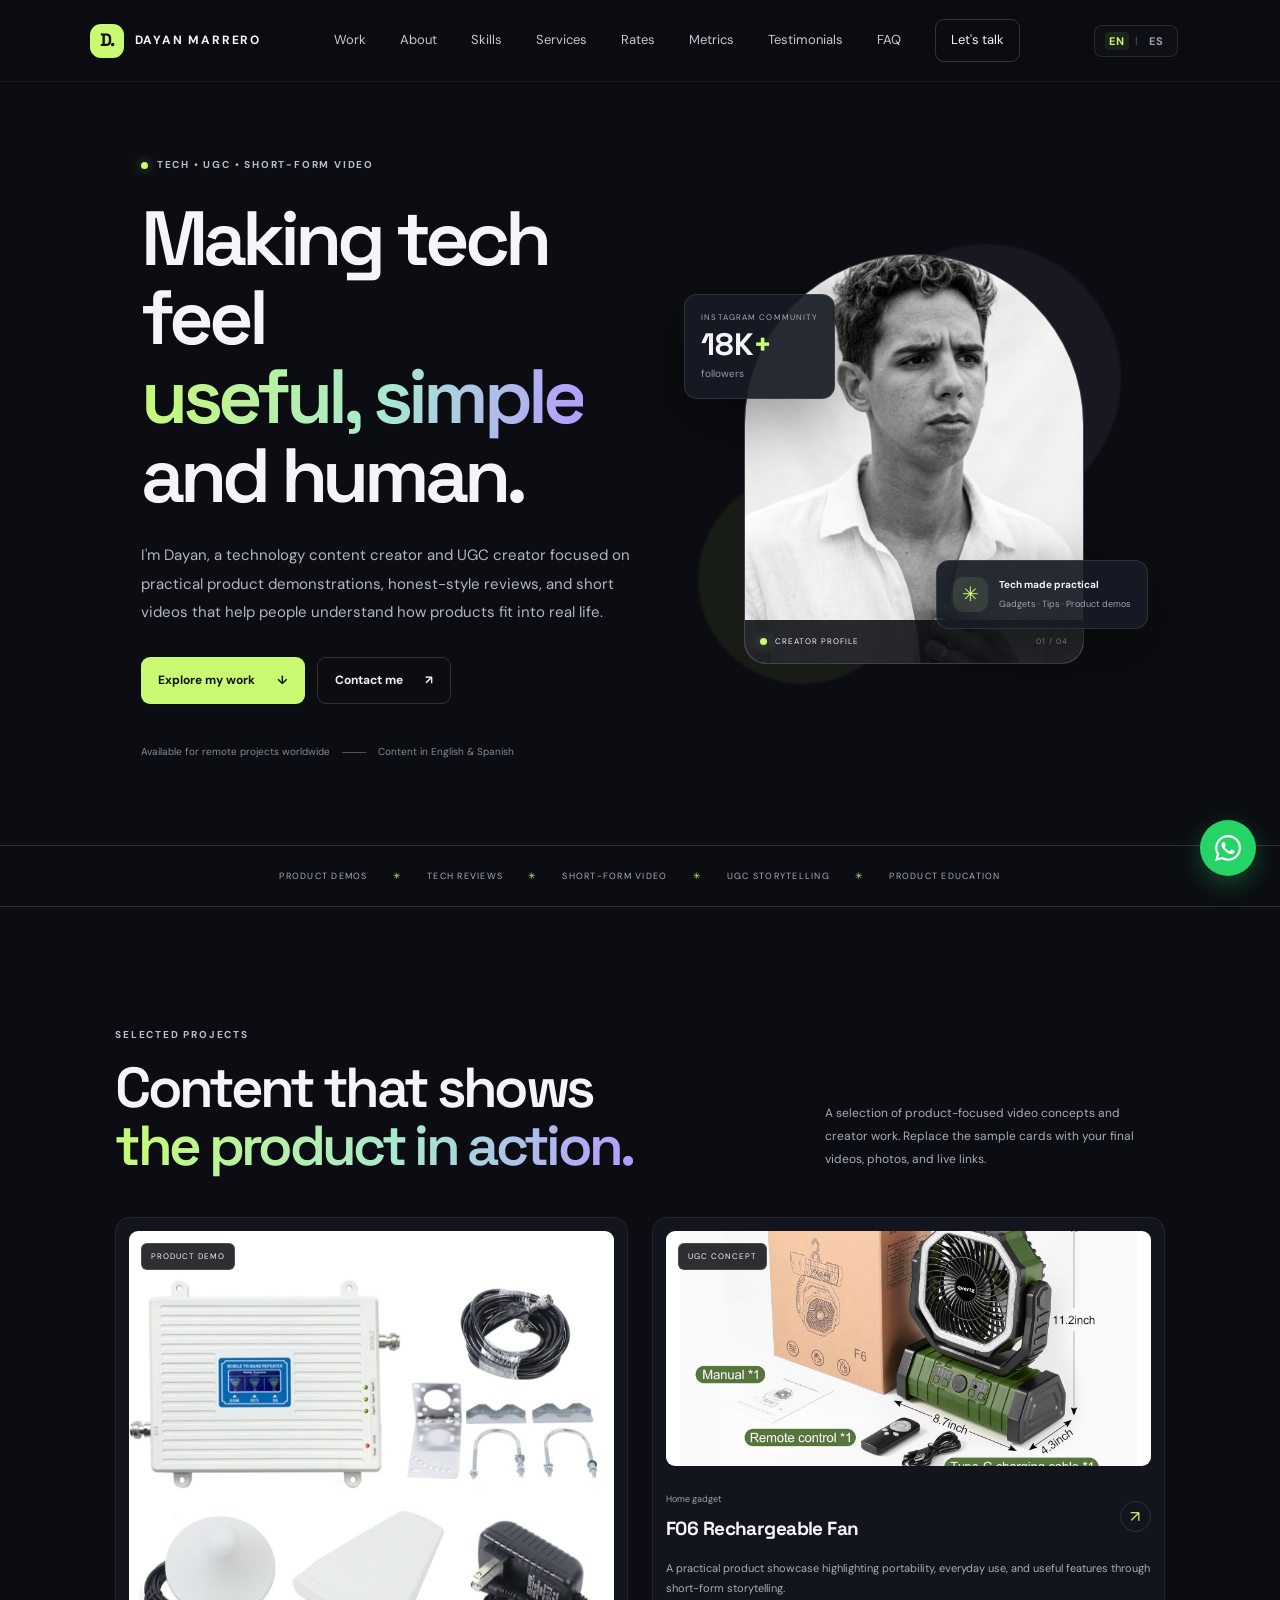
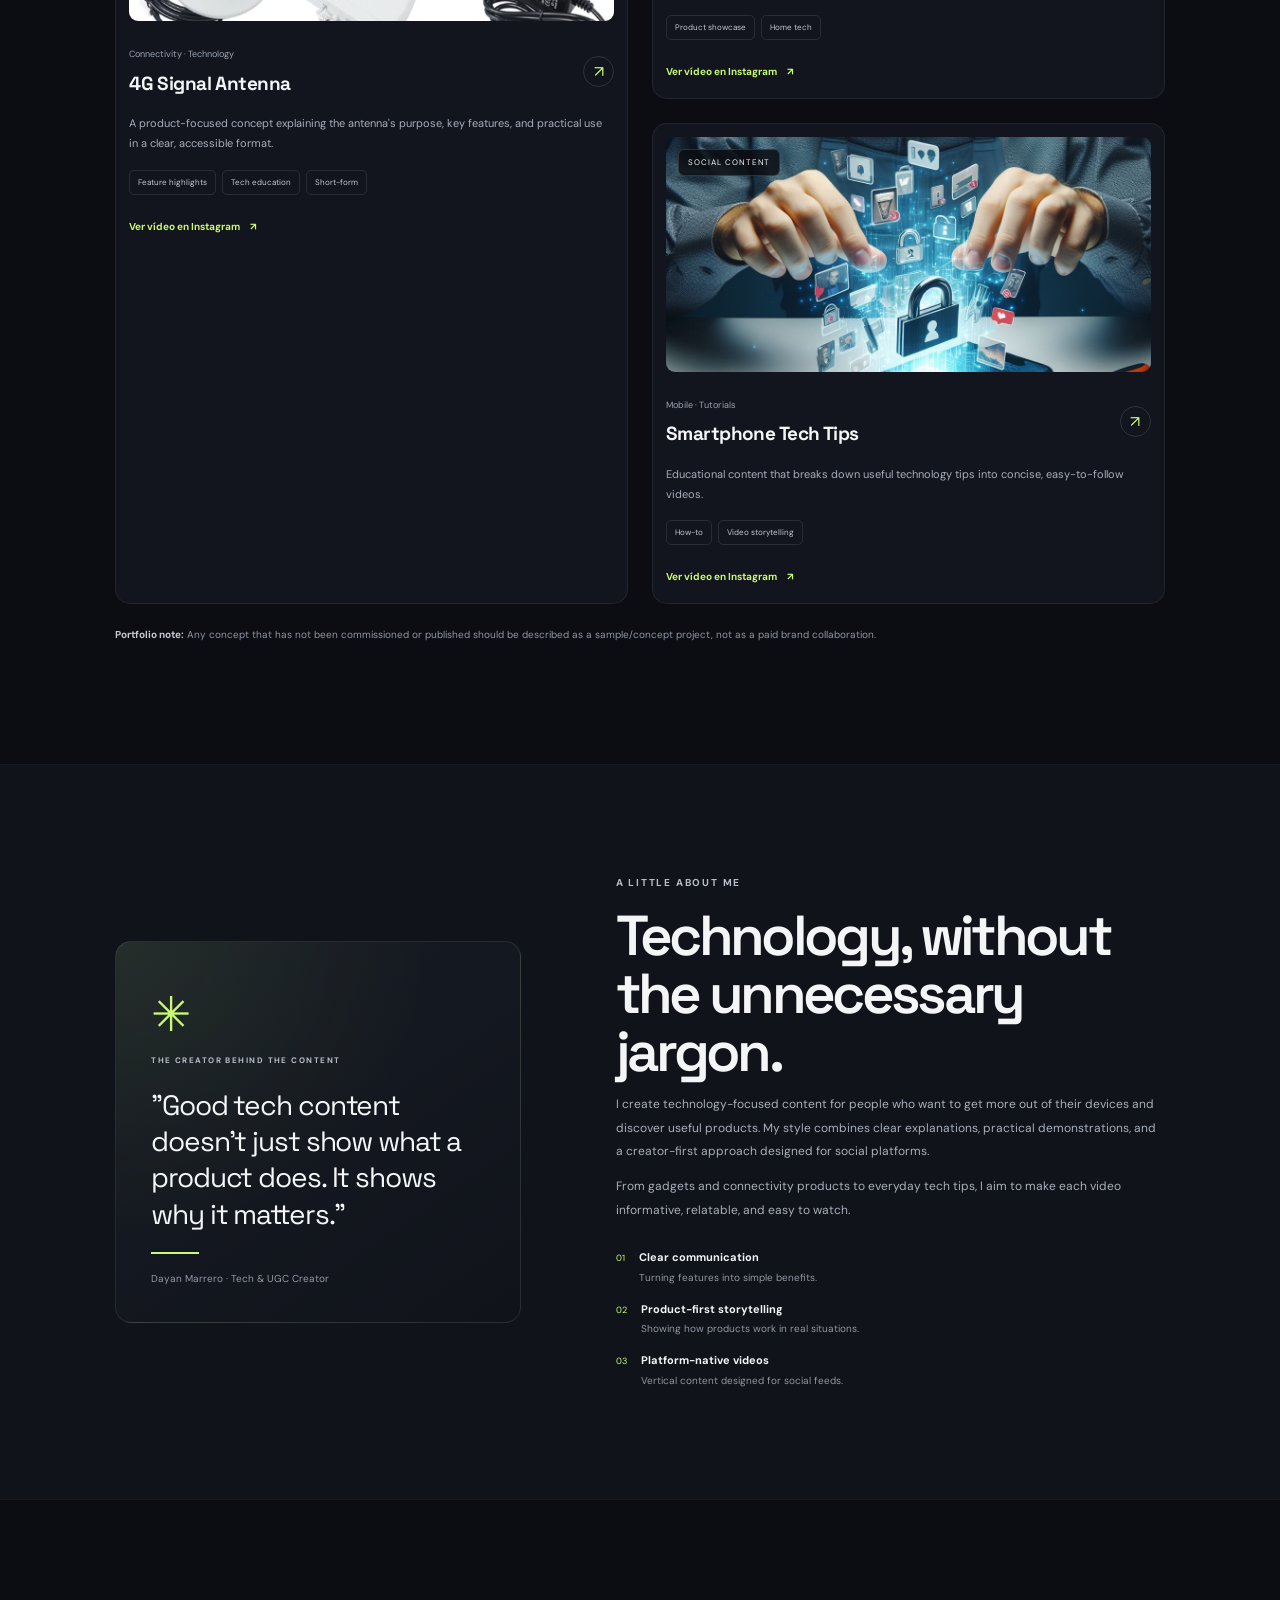
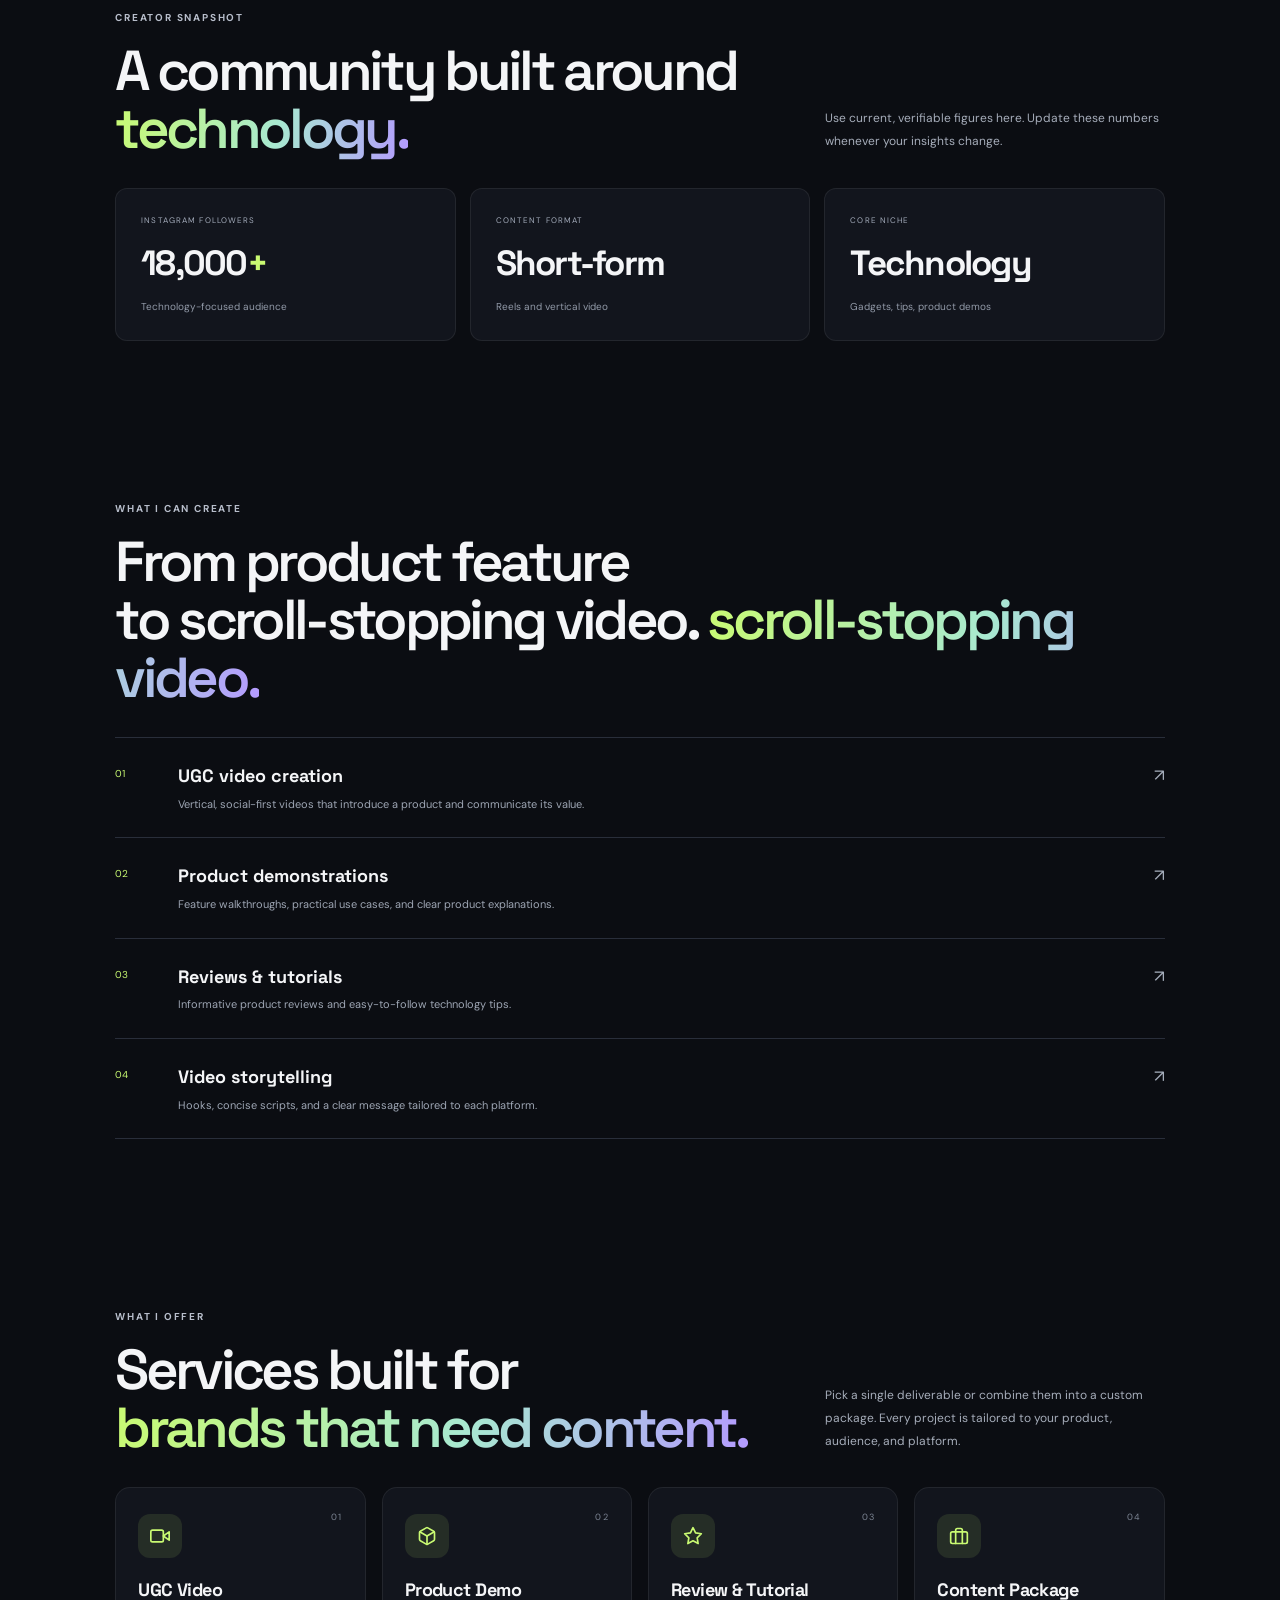
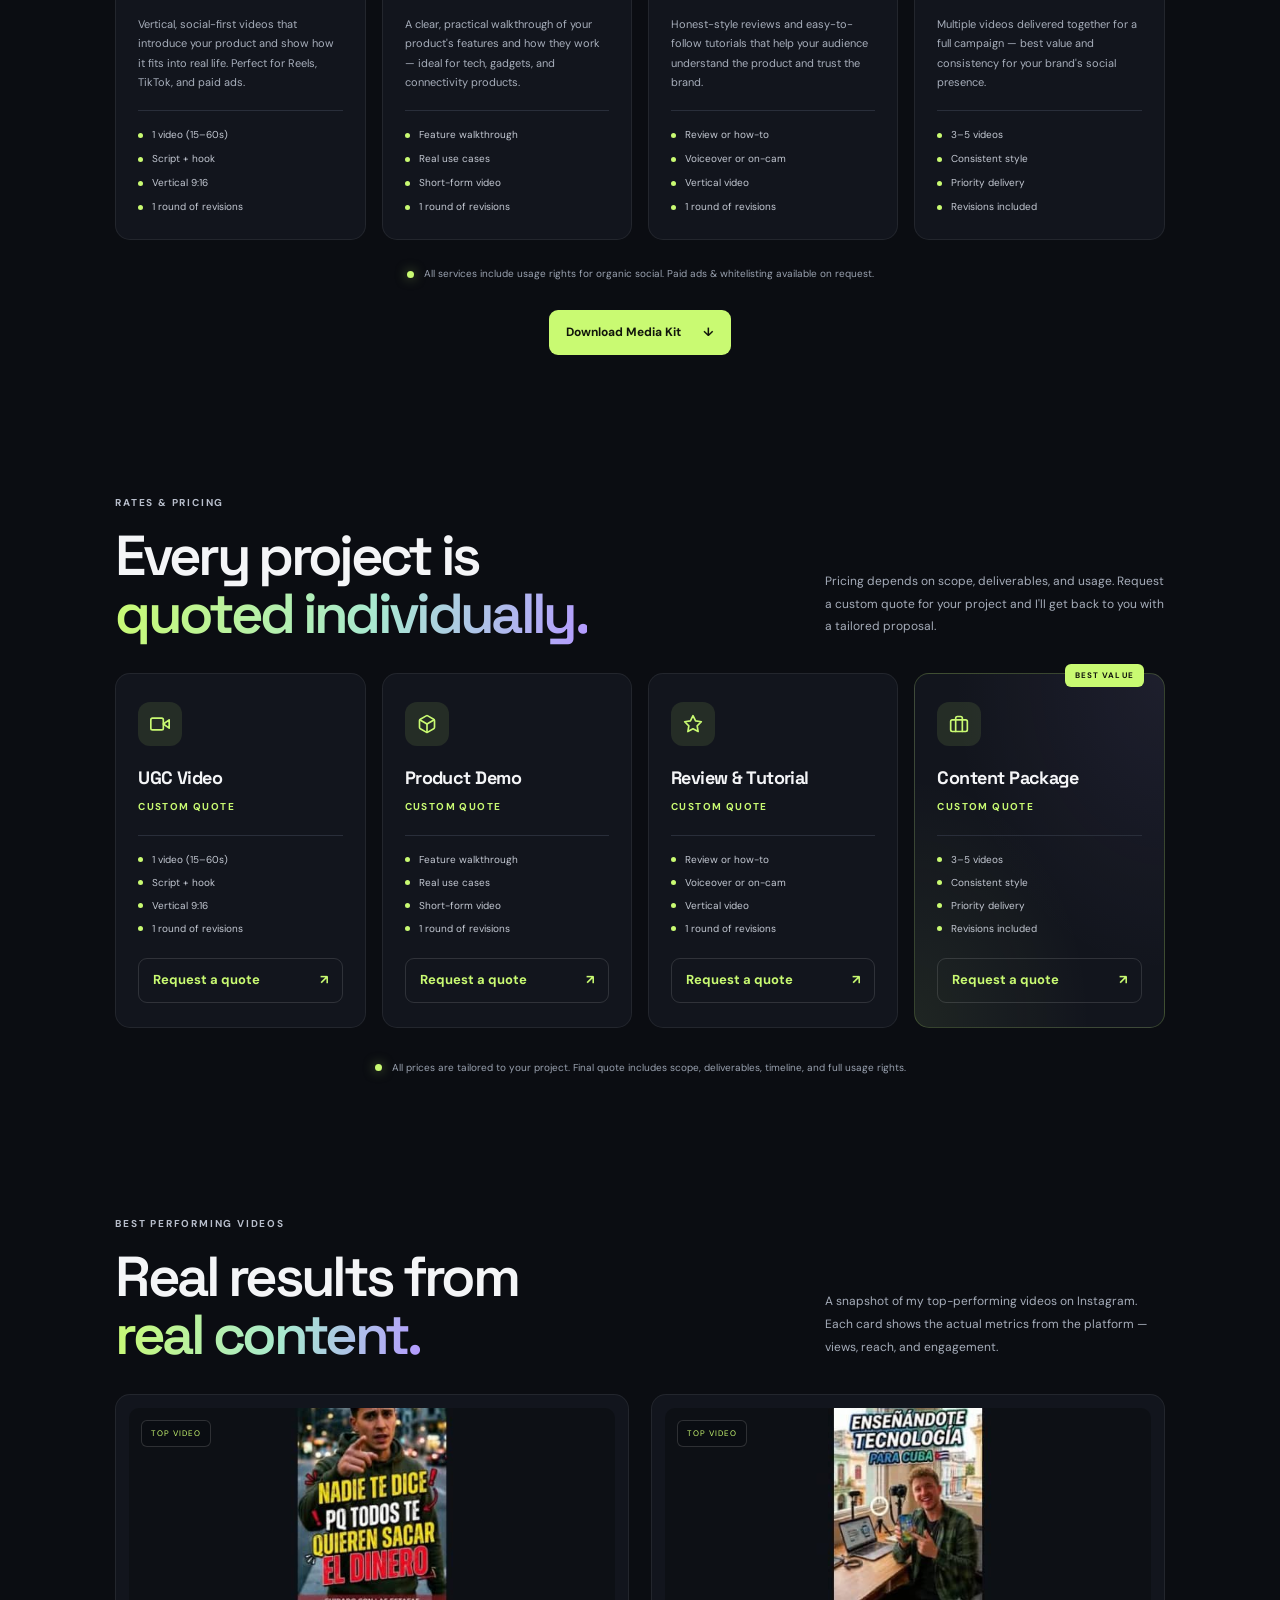
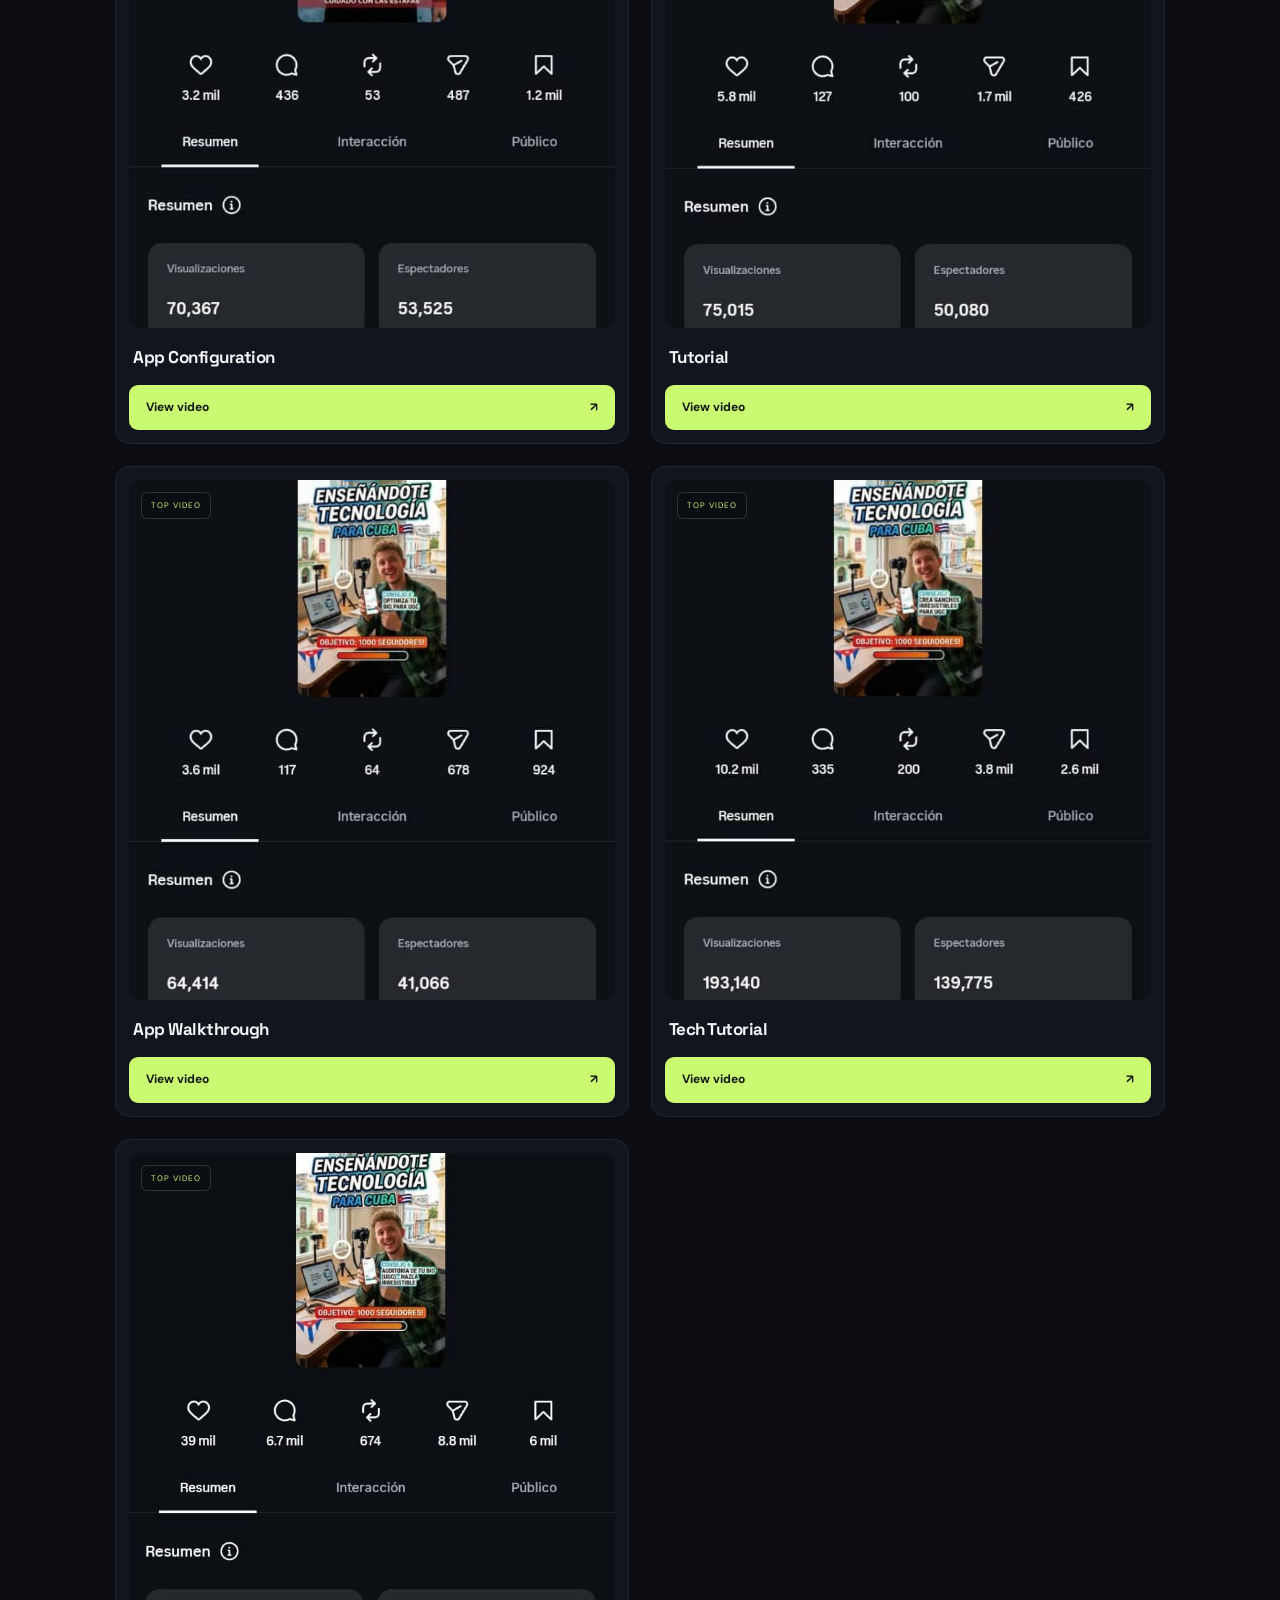
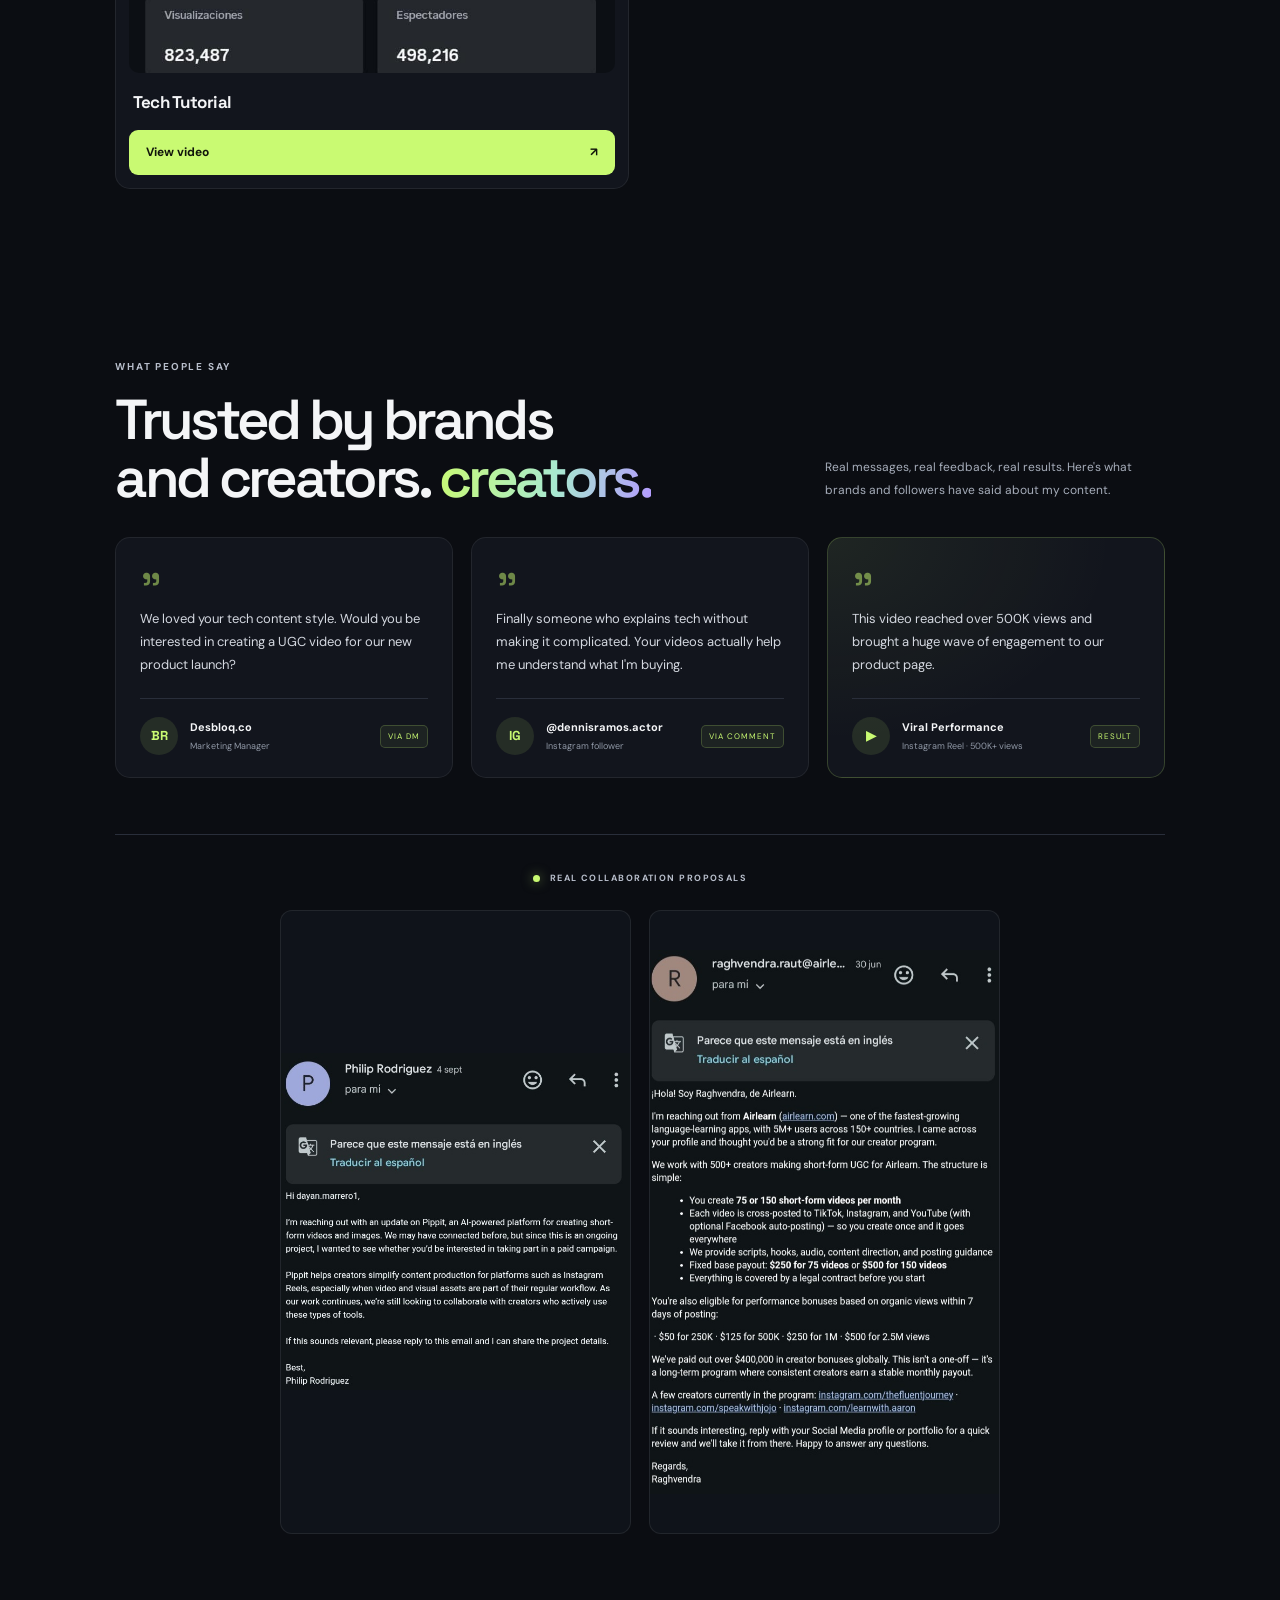
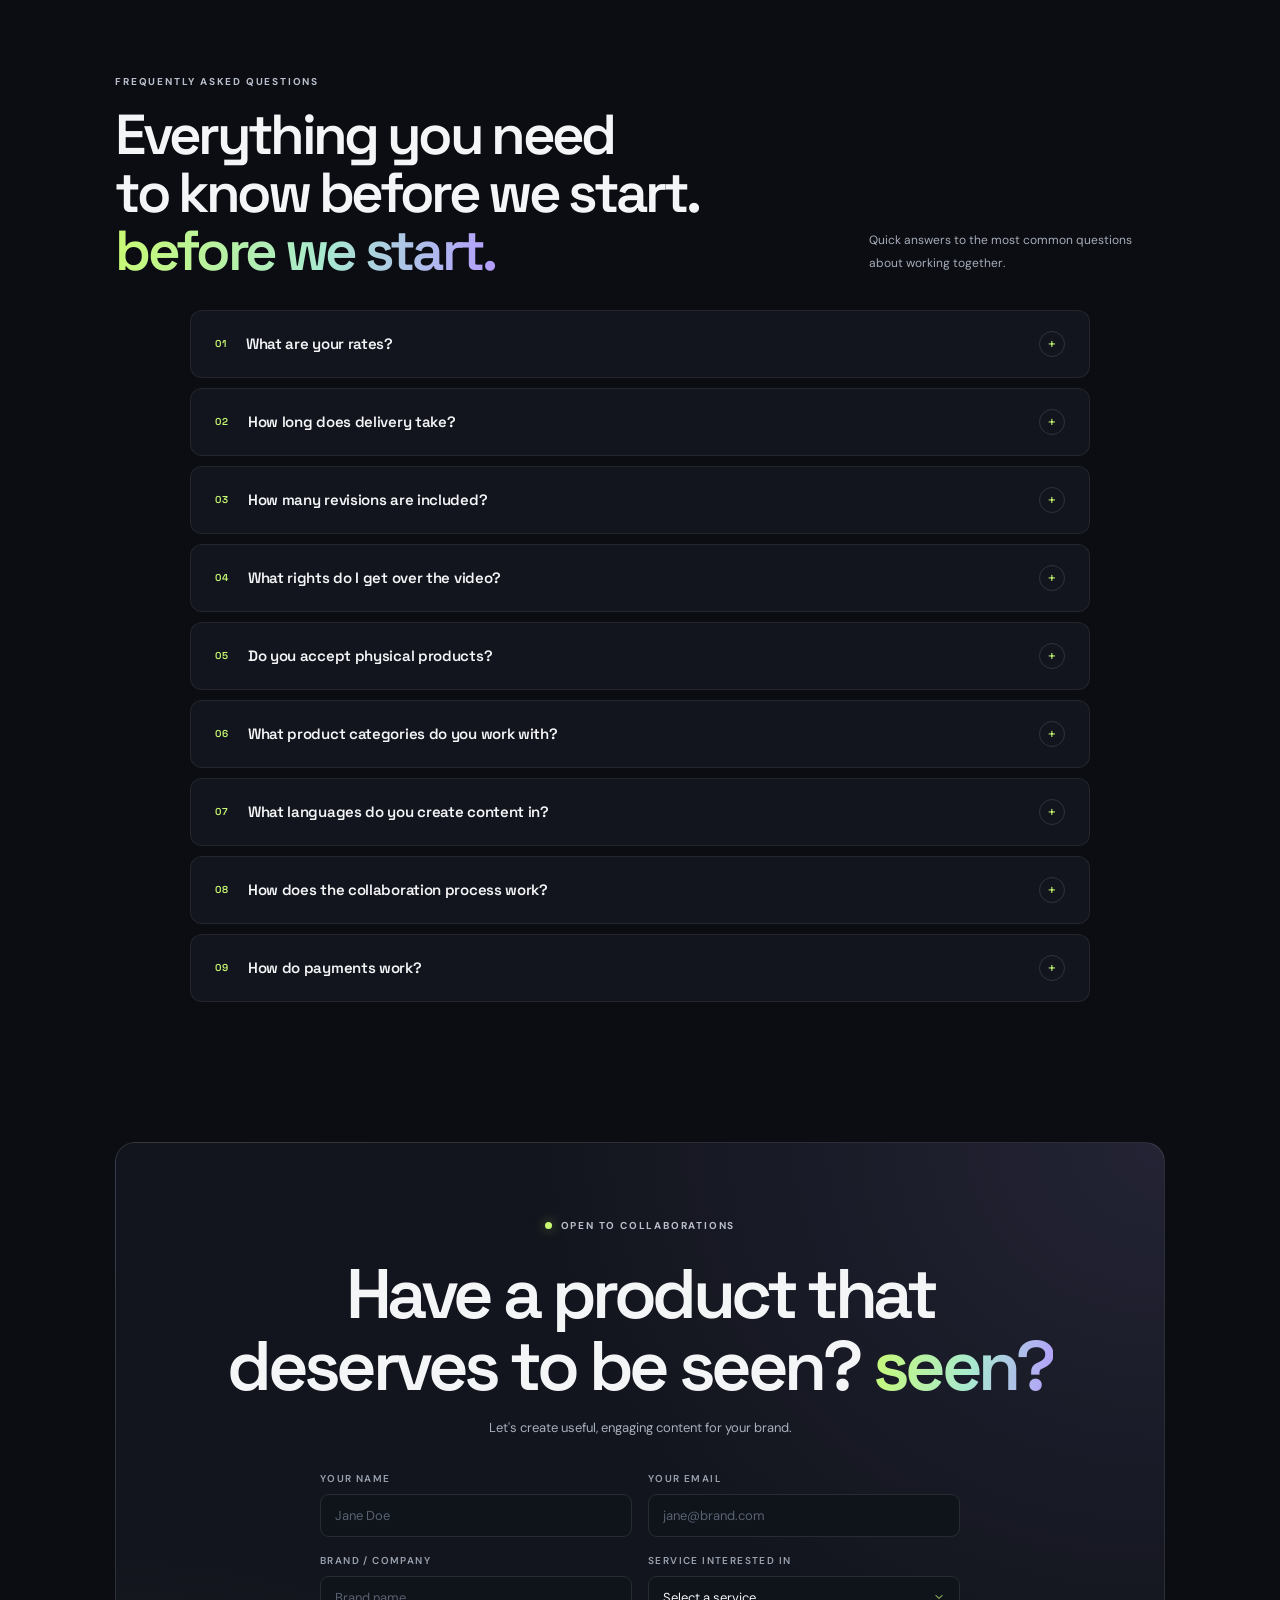
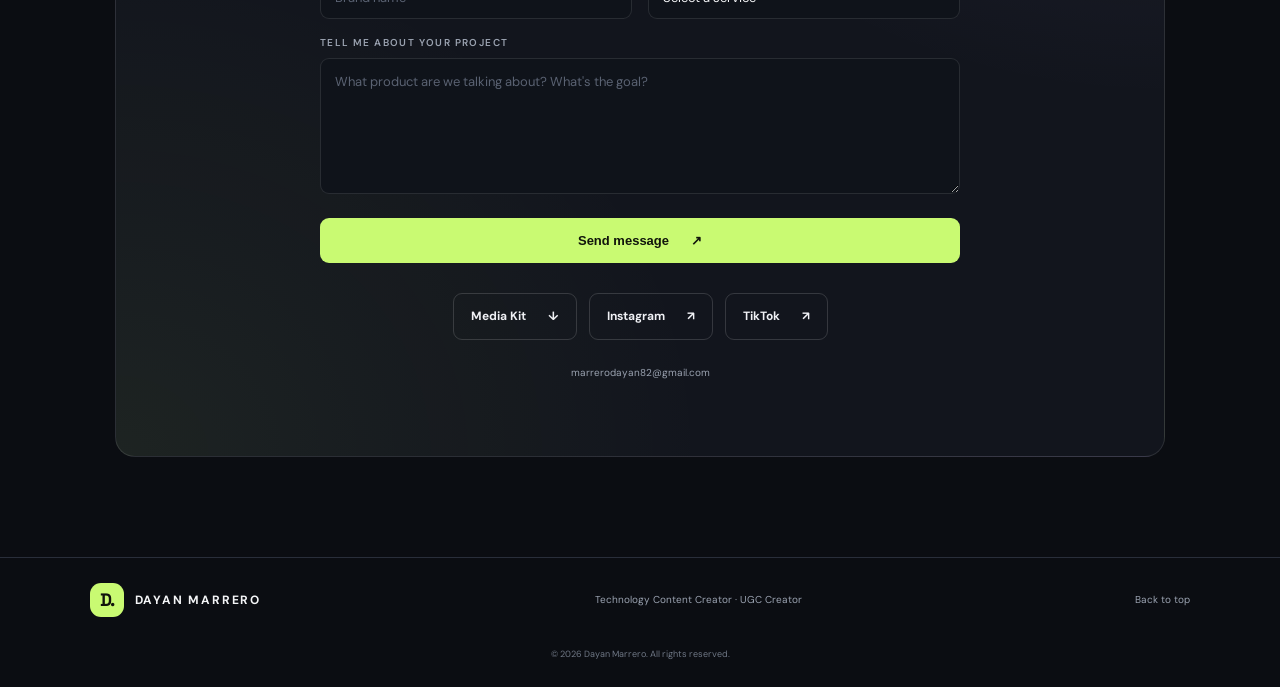
==== commit 9b36199c: "Add Google Search Console verification" ====
--- a/index.html
+++ b/index.html
@@ -15,6 +15,7 @@
   <meta name="revisit-after" content="7 days">
   <meta name="rating" content="general">
   <link rel="canonical" href="https://dayan-marrero.pages.dev/">
+    <meta name="google-site-verification" content="OxTQiyseUjbKFJmPQUBmxYDB08Tdpk_fV5X0iD4bZkc">
 
   <!-- App-like en móviles -->
   <meta name="msapplication-TileColor" content="#0b0d12">
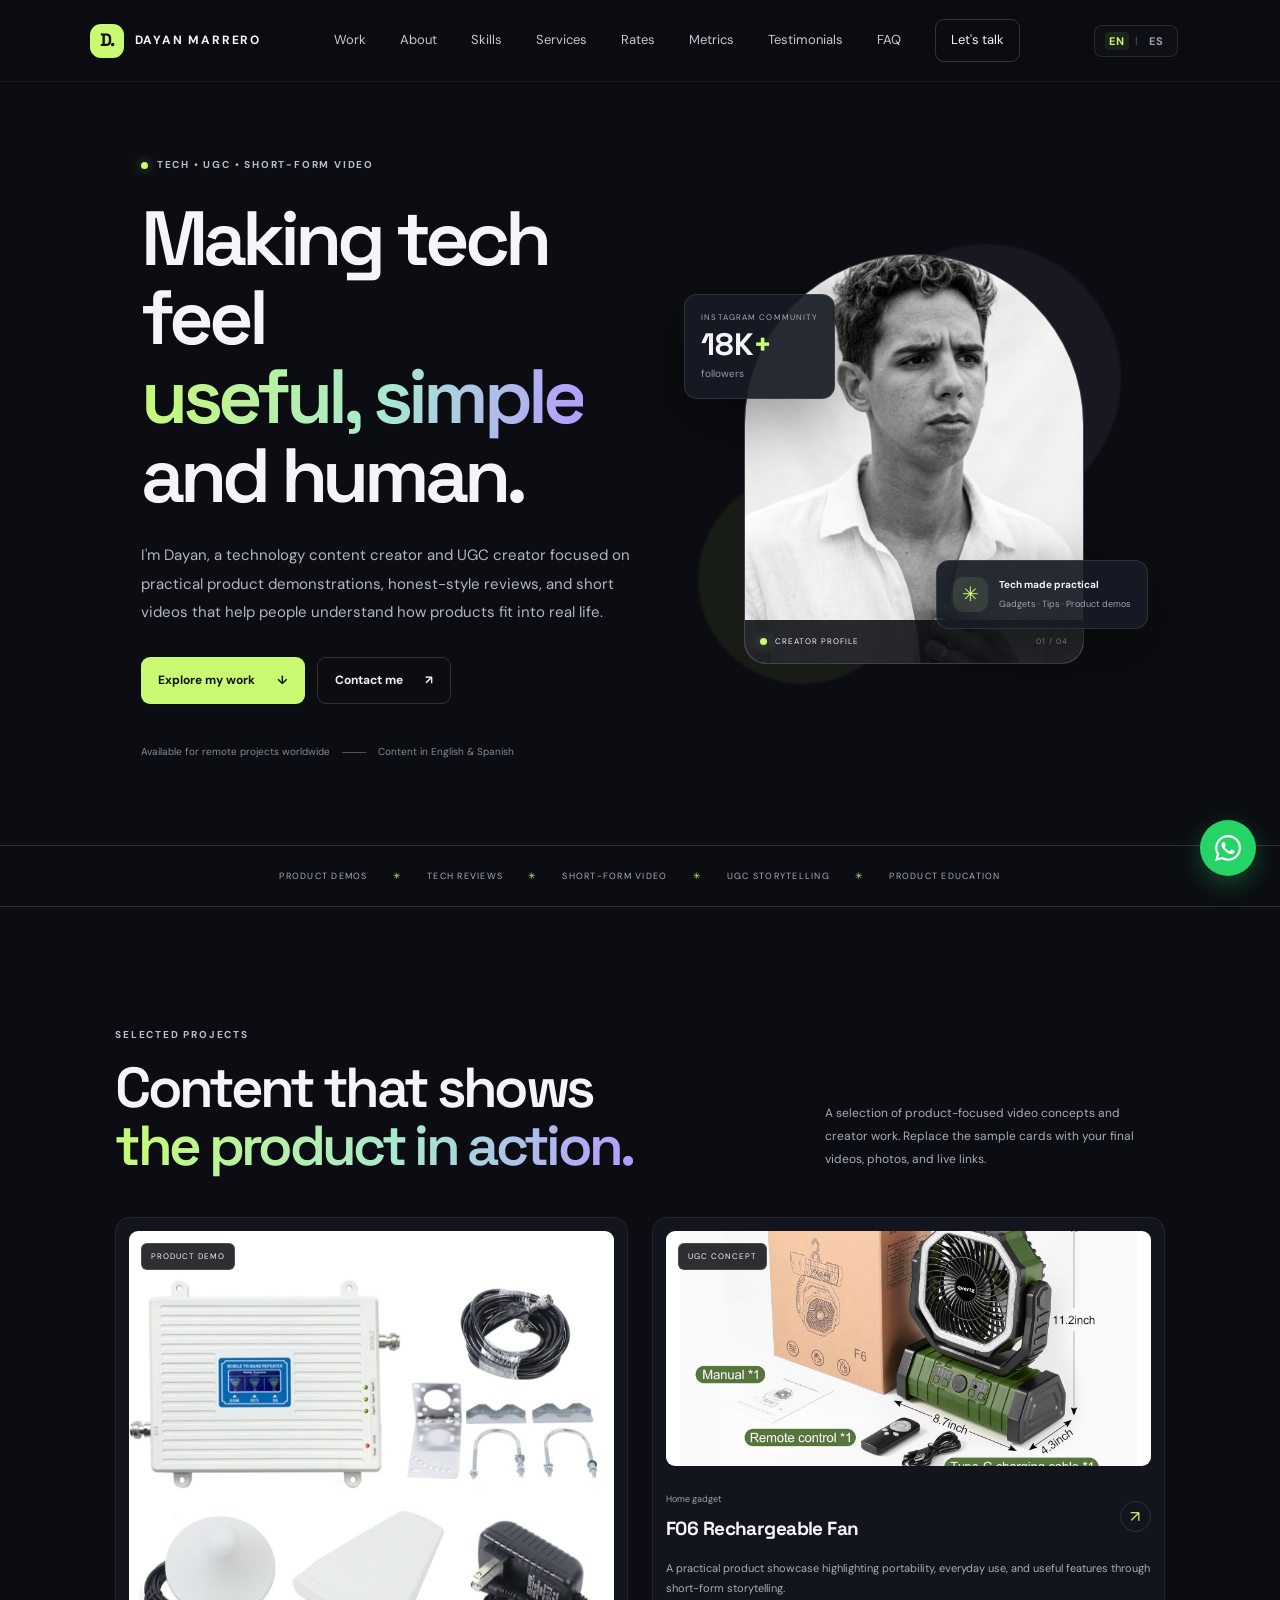
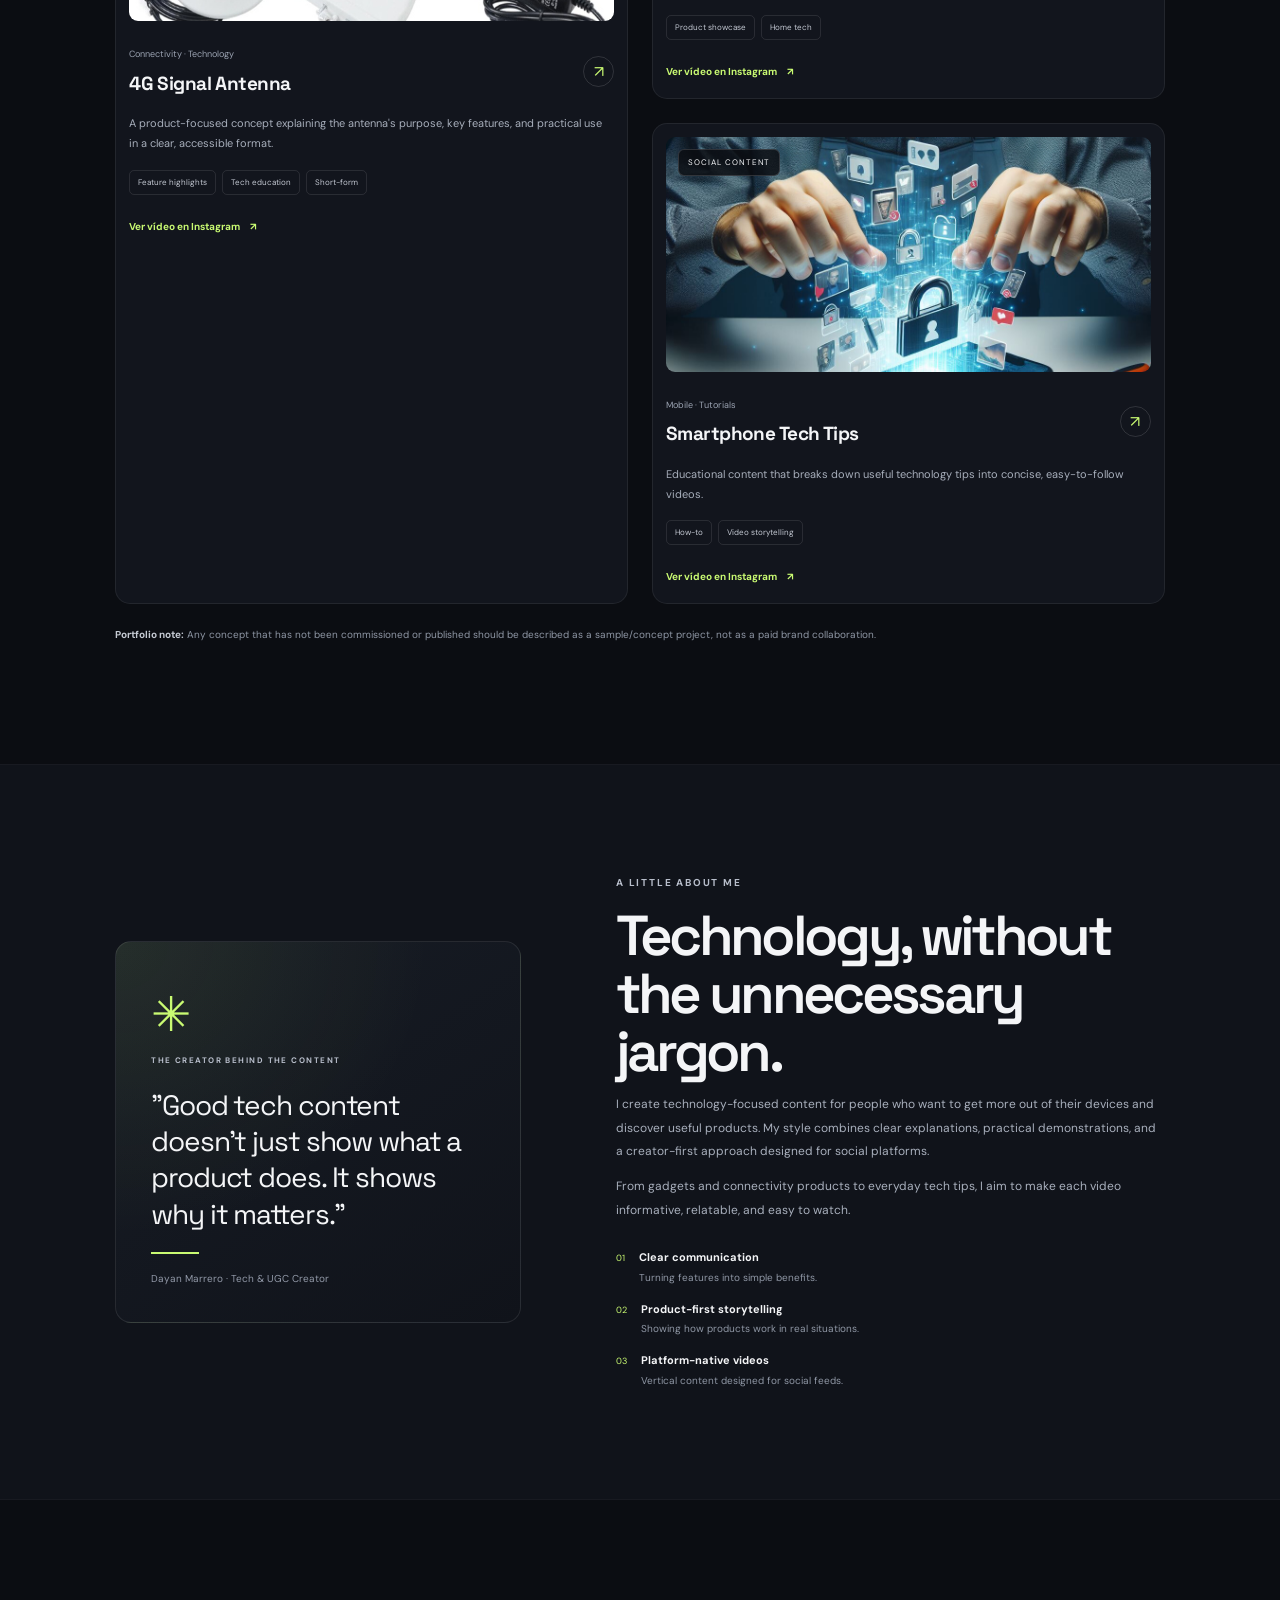
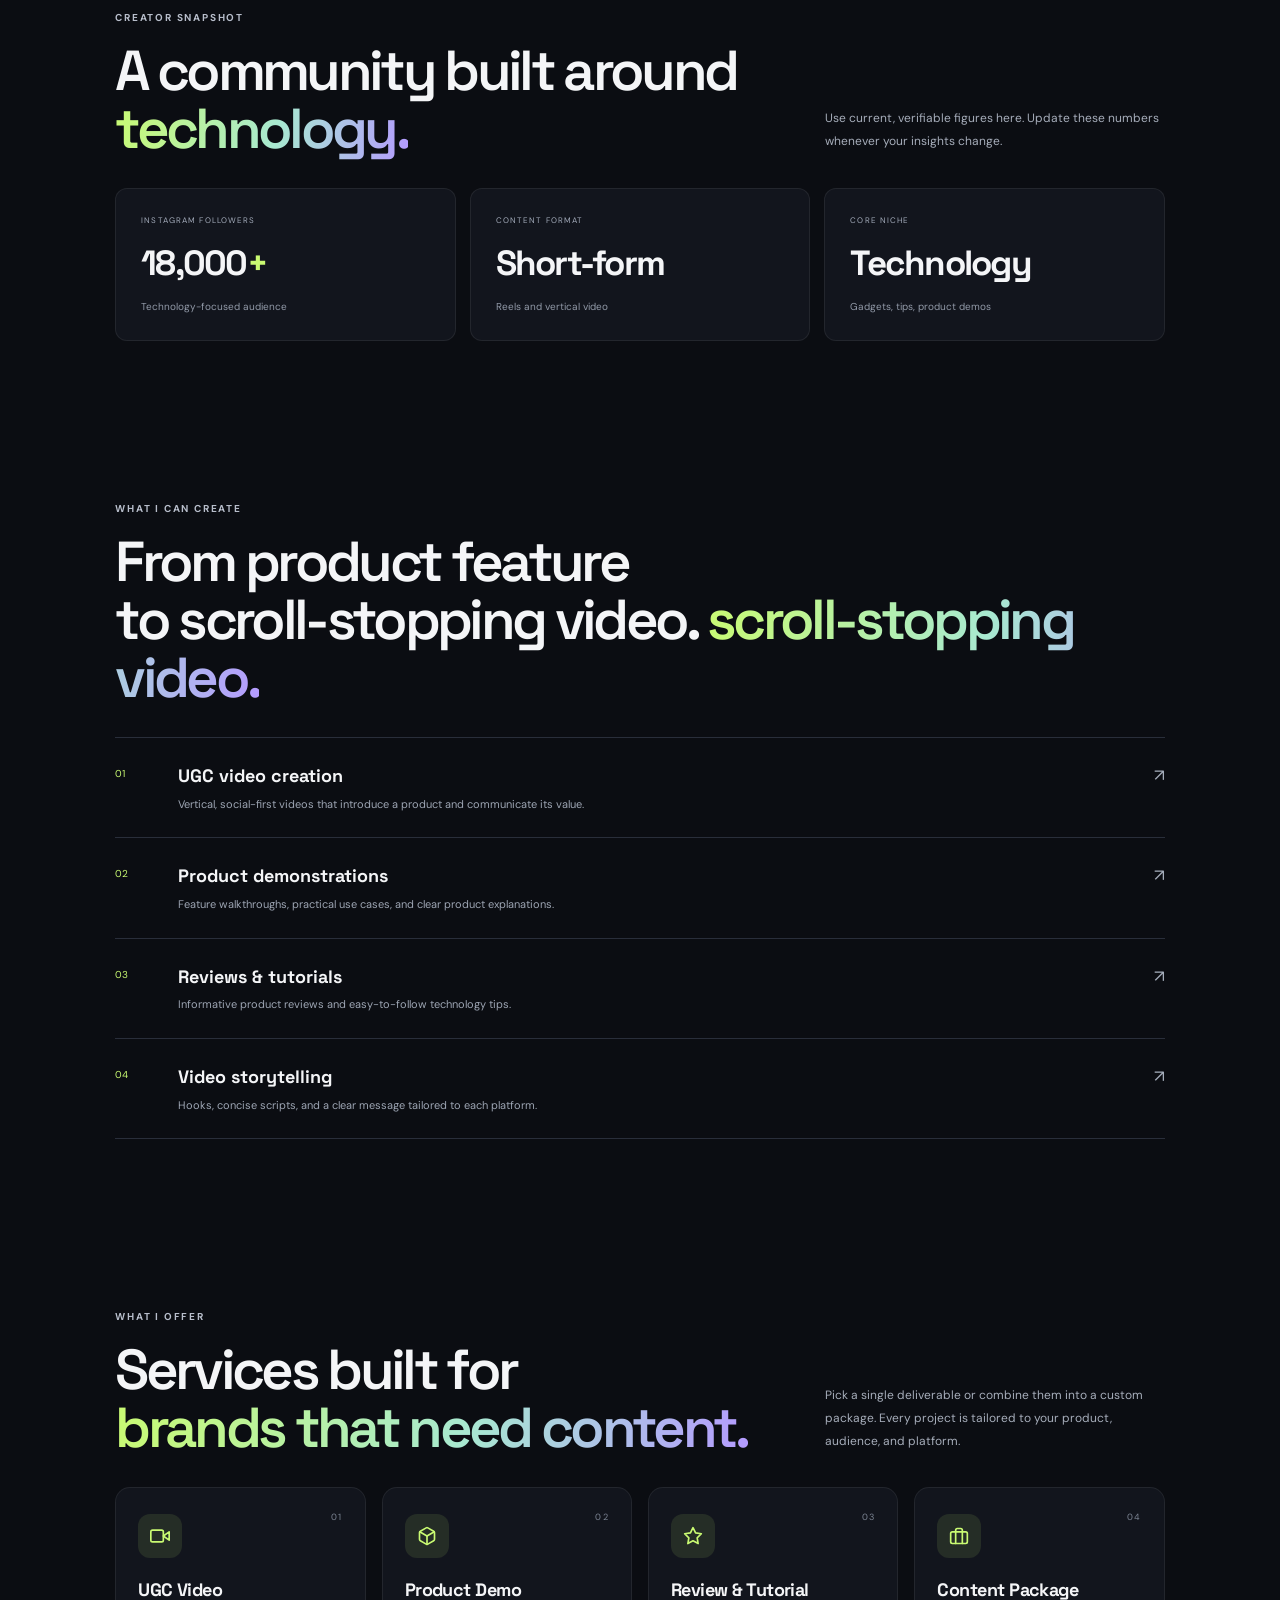
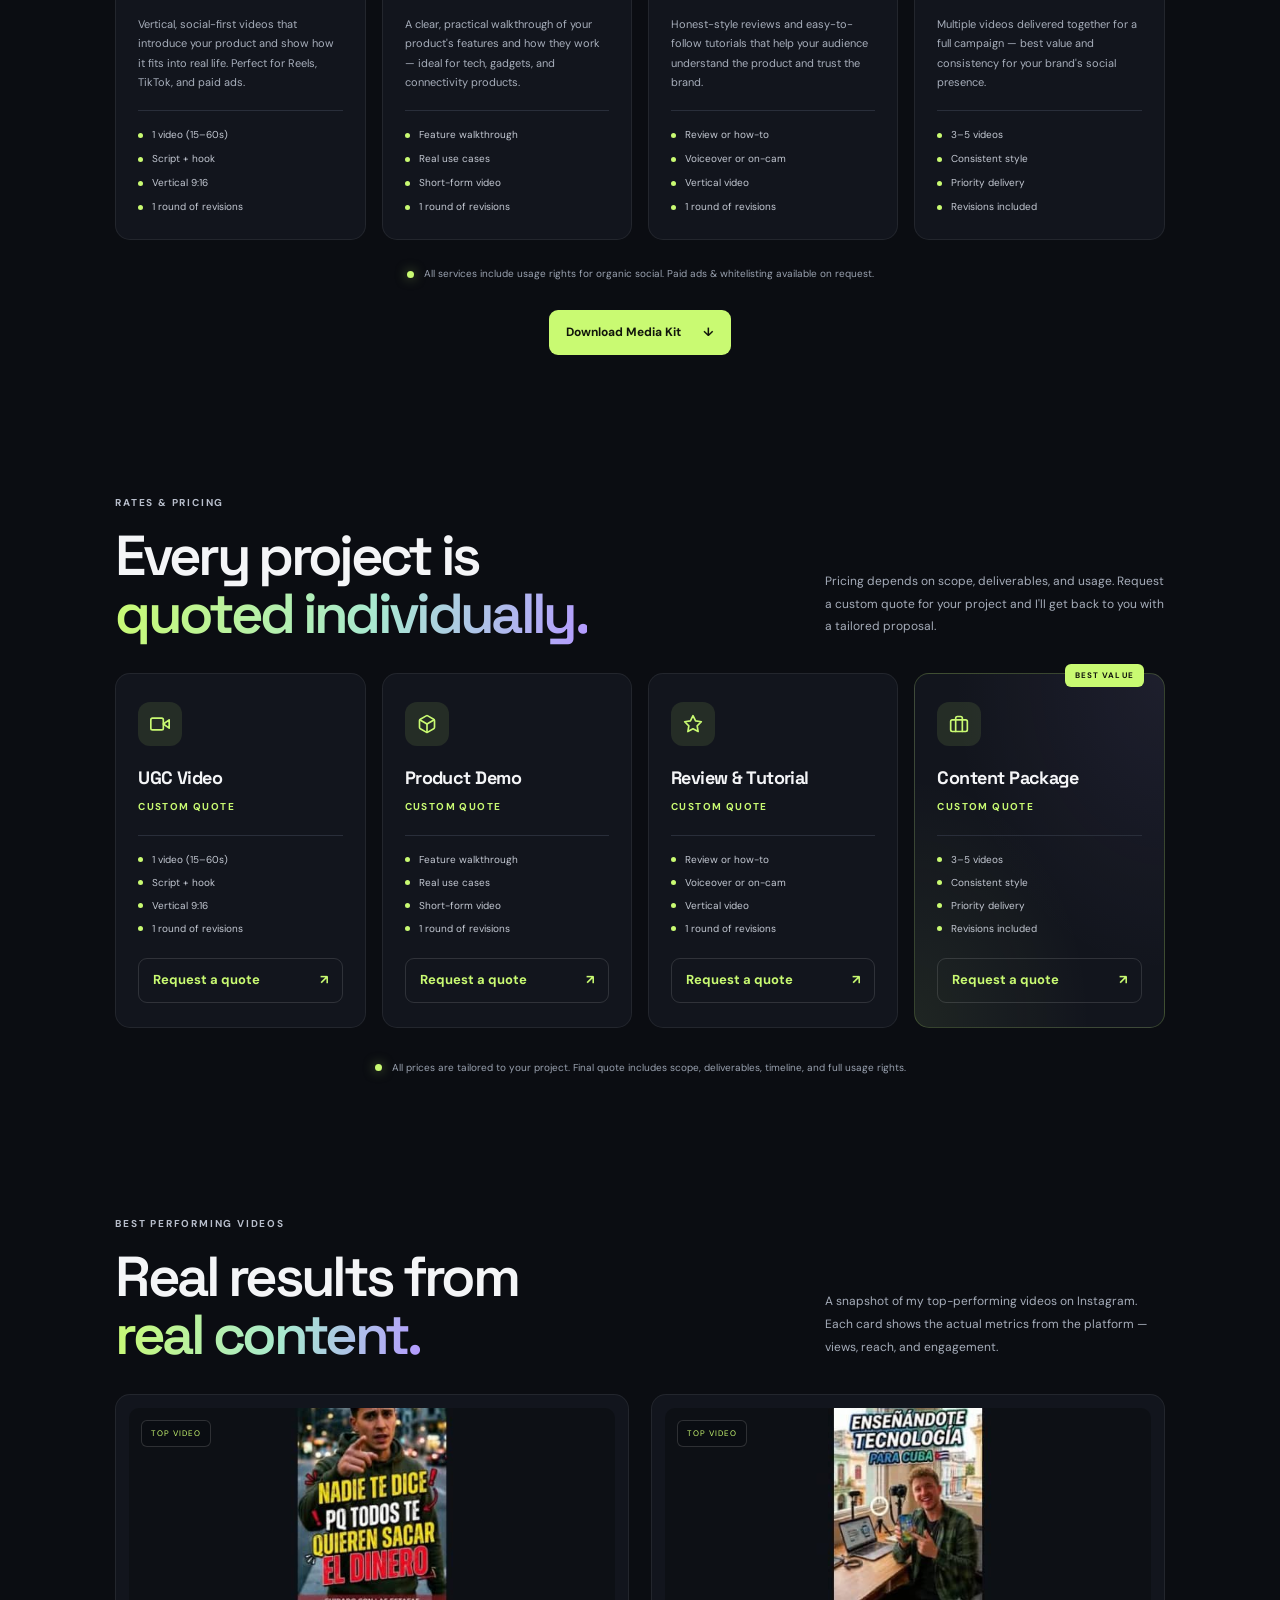
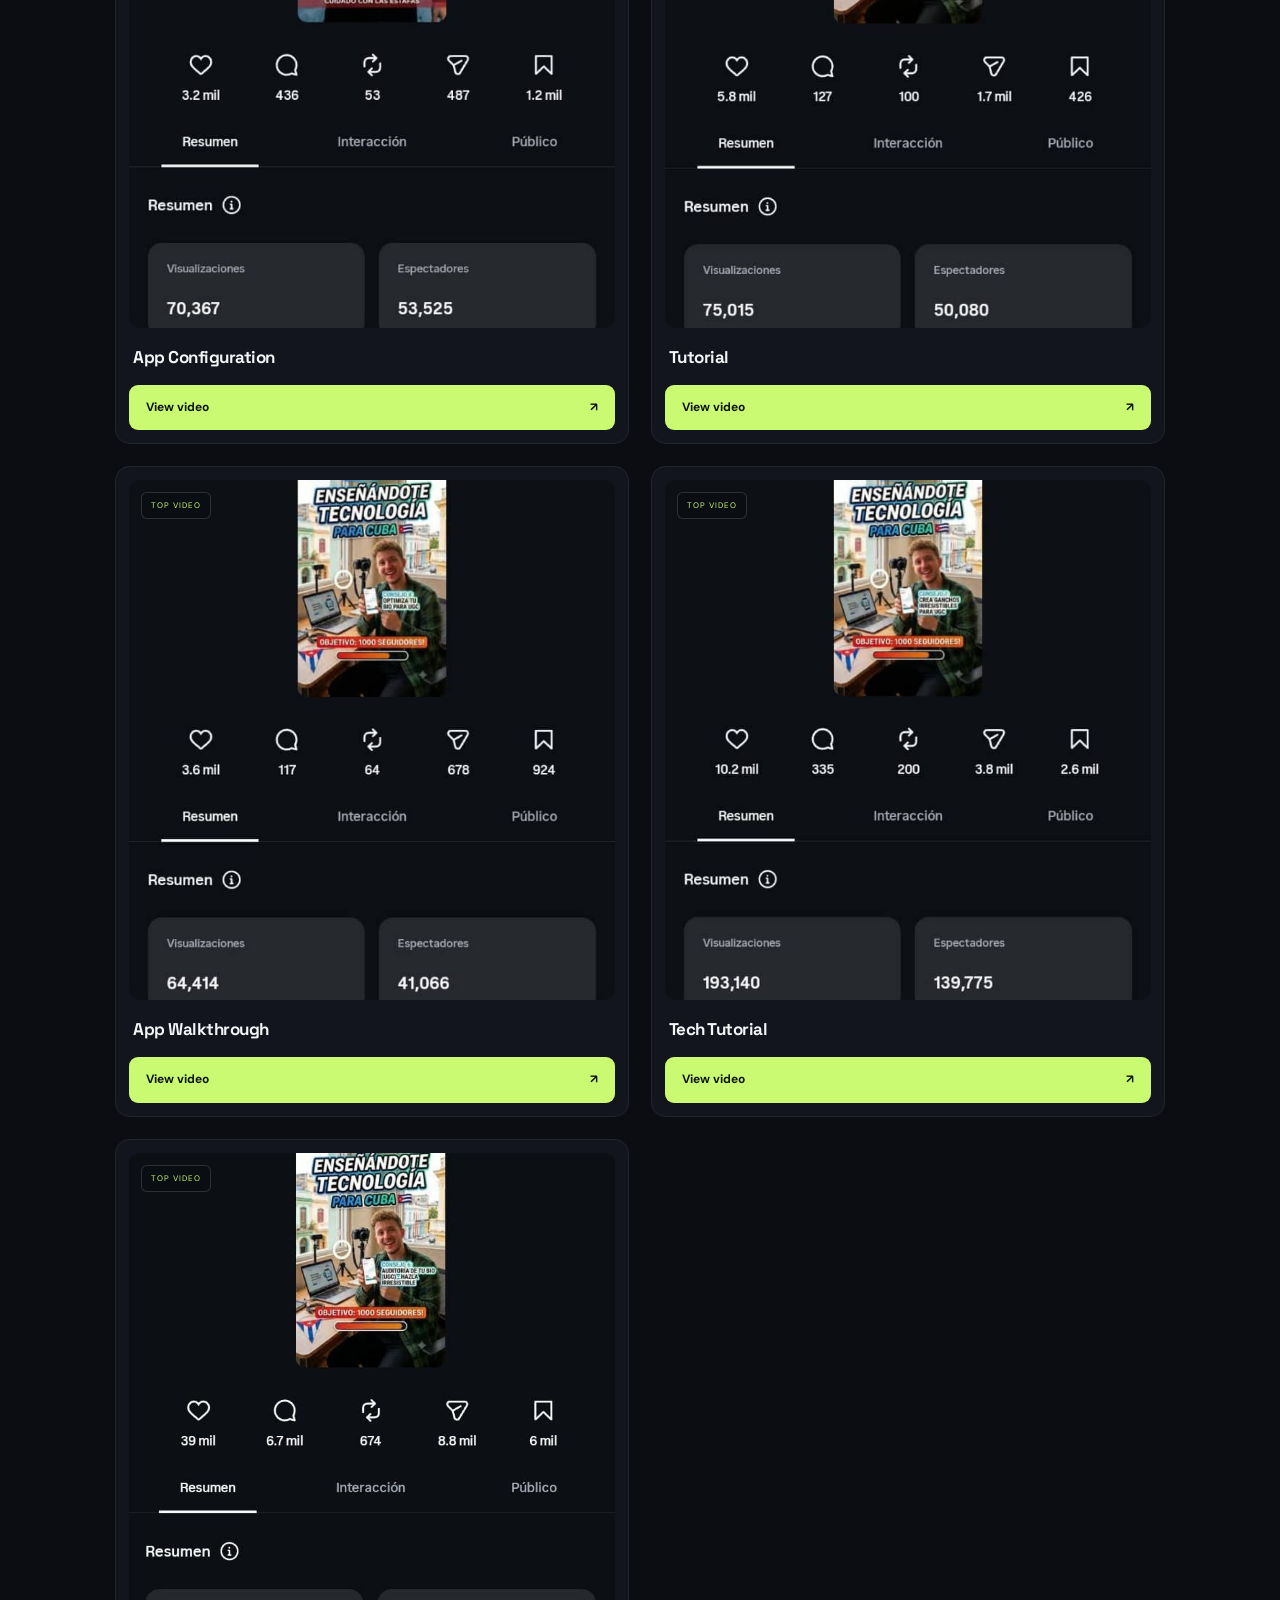
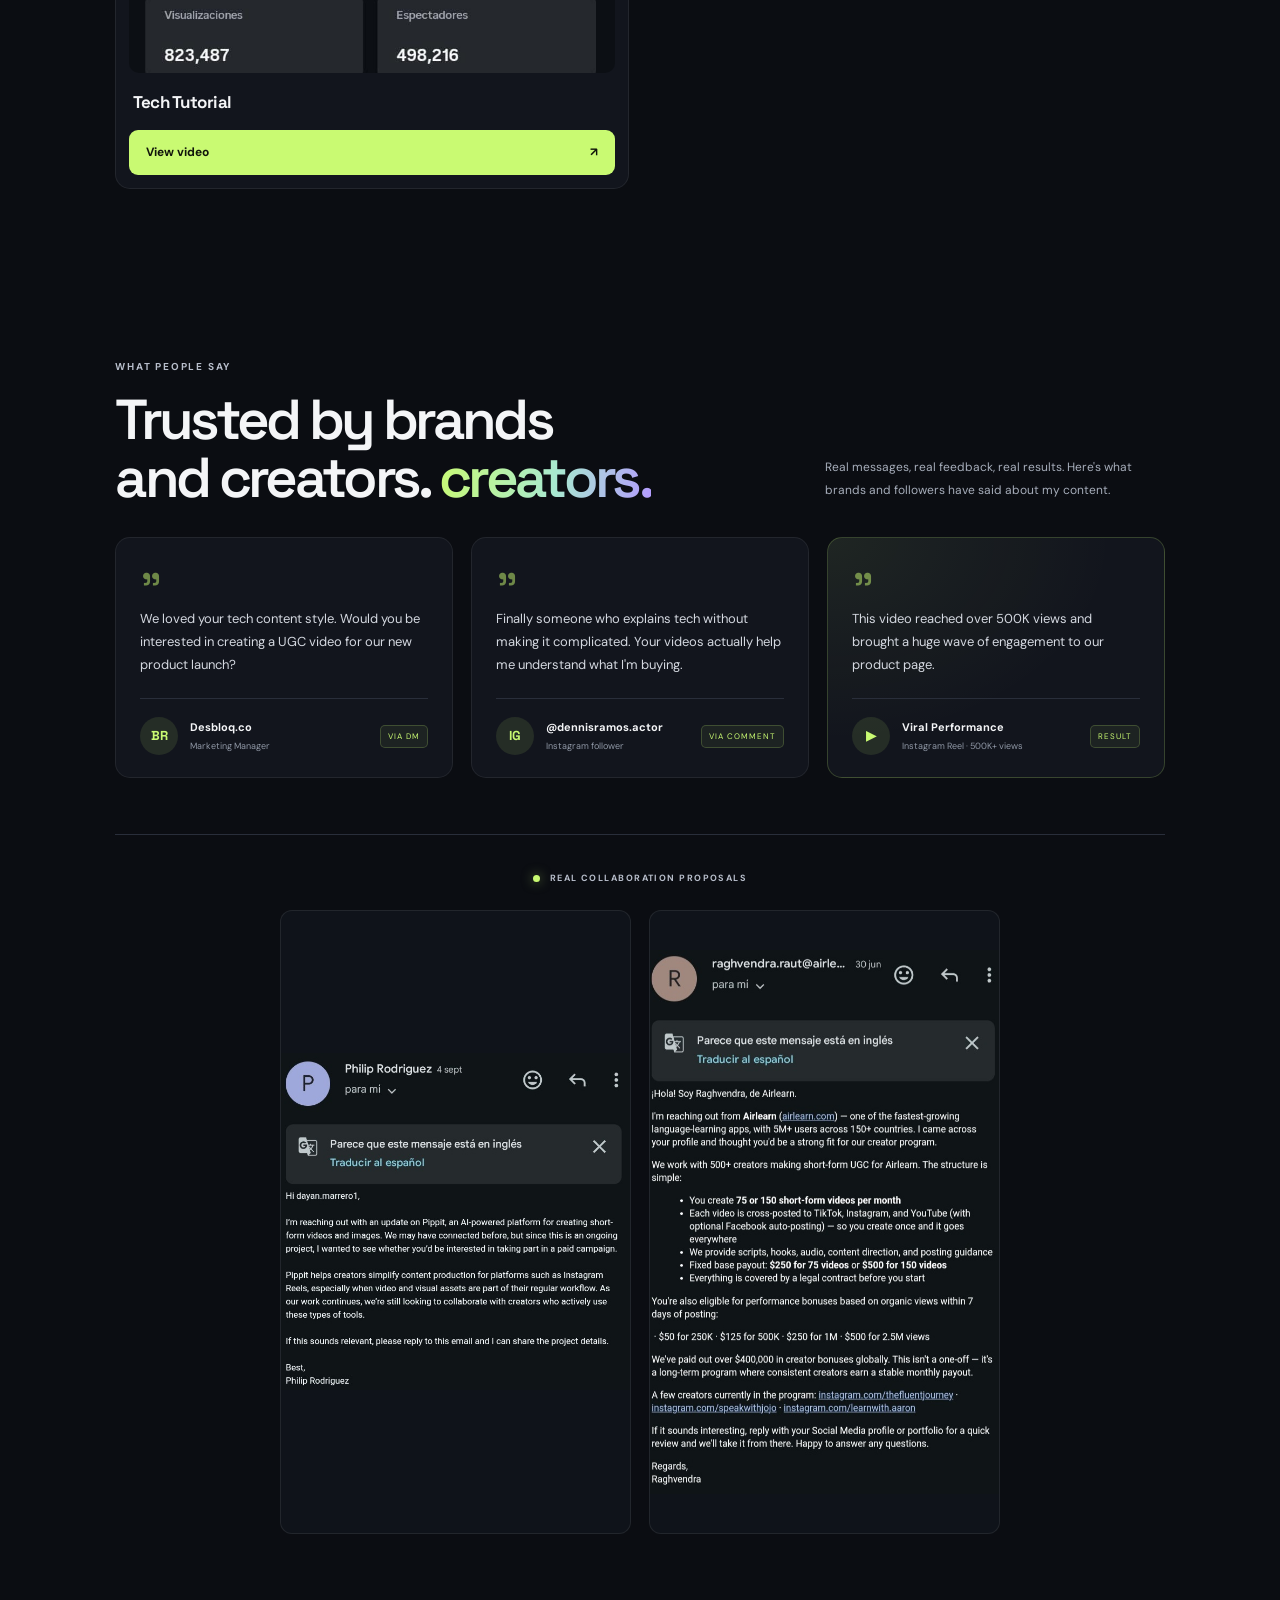
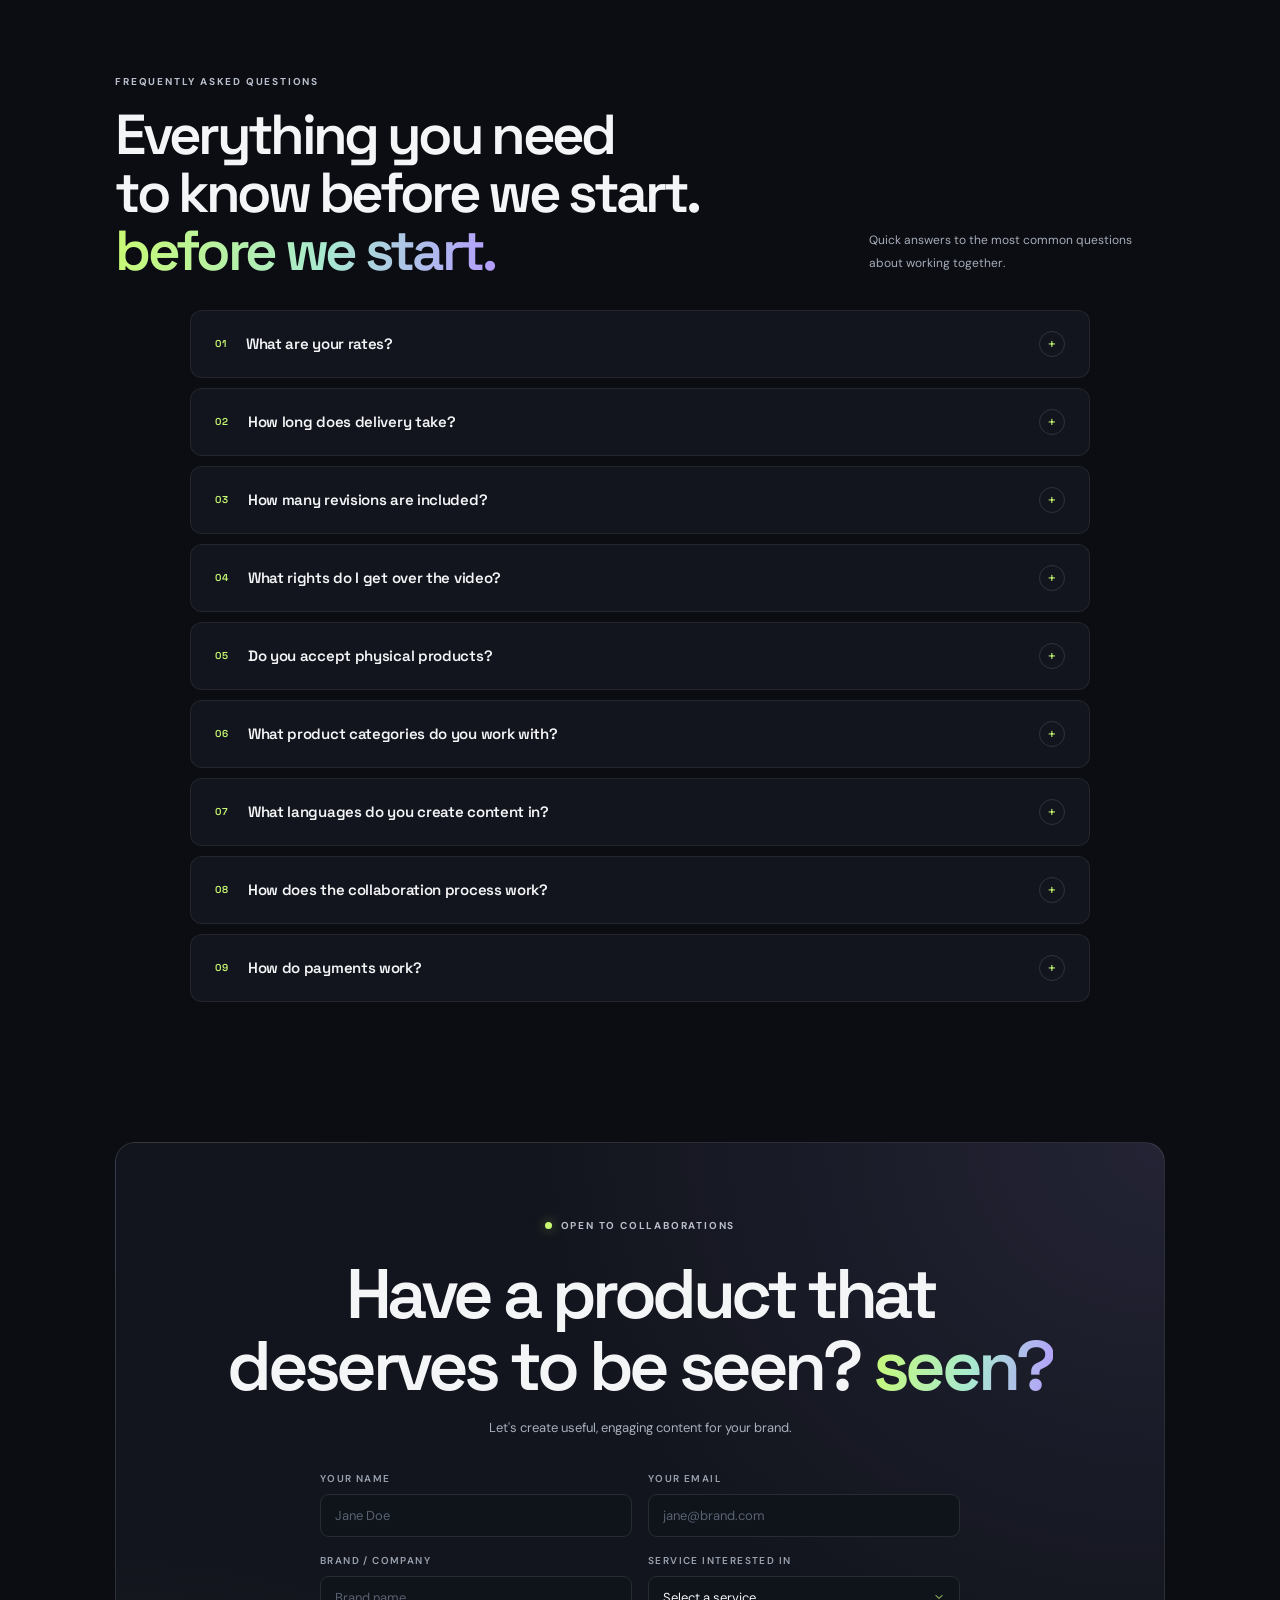
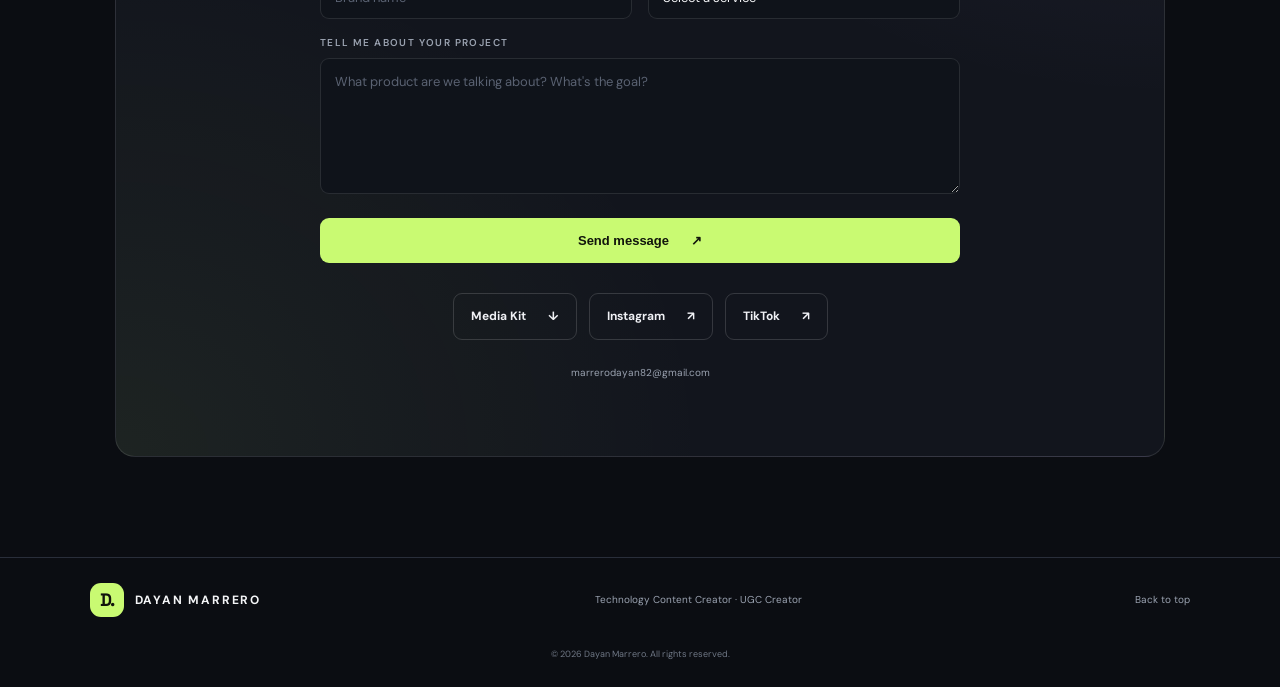
==== commit e514bfff: "Error en la imagen corregido" ====
--- a/index.html
+++ b/index.html
@@ -25,14 +25,19 @@
   <meta name="format-detection" content="telephone=no">
 
   <!-- Favicon -->
+    <!-- Favicon -->
   <link rel="icon" type="image/svg+xml" href="data:image/svg+xml,%3Csvg xmlns='http://www.w3.org/2000/svg' viewBox='0 0 100 100'%3E%3Crect width='100' height='100' rx='22' fill='%23c9fa72'/%3E%3Ctext x='50' y='72' font-family='Arial,sans-serif' font-size='68' font-weight='bold' text-anchor='middle' fill='%2310130b'%3ED.%3C/text%3E%3C/svg%3E">
-  <link rel="apple-touch-icon" href="data:image/svg+xml,%3Csvg xmlns='http://www.w3.org/2000/svg' viewBox='0 0 100 100'%3E%3Crect width='100' height='100' rx='22' fill='%23c9fa72'/%3E%3Ctext x='50' y='72' font-family='Arial,sans-serif' font-size='68' font-weight='bold' text-anchor='middle' fill='%2310130b'%3ED.%3C/text%3E%3C/svg%3E">
+  <link rel="icon" type="image/png" sizes="32x32" href="/assets/favicon/favicon-32x32.png">
+  <link rel="icon" type="image/png" sizes="16x16" href="/assets/favicon/favicon-16x16.png">
+  <link rel="shortcut icon" href="/assets/favicon/favicon.ico">
+  <link rel="apple-touch-icon" sizes="180x180" href="/assets/favicon/apple-touch-icon.png">
+  <link rel="manifest" href="/assets/favicon/site.webmanifest">
 
   <!-- Open Graph -->
   <meta property="og:type" content="website">
   <meta property="og:title" content="Dayan Marrero | Tech UGC Creator">
   <meta property="og:description" content="Technology content creator & UGC creator. Product demos, reviews and short-form video that make tech feel useful, simple and human.">
-  <meta property="og:image" content="https://dayan-marrero.pages.dev/assets/images/og-image.png">
+  <meta property="og:image" content="https://dayan-marrero.pages.dev/assets/images/og-image.jpg">
   <meta property="og:url" content="https://dayan-marrero.pages.dev/">
   <meta property="og:site_name" content="Dayan Marrero">
 
@@ -40,7 +45,7 @@
   <meta name="twitter:card" content="summary_large_image">
   <meta name="twitter:title" content="Dayan Marrero | Tech UGC Creator">
   <meta name="twitter:description" content="Technology content creator & UGC creator. Product demos, reviews and short-form video.">
-  <meta name="twitter:image" content="https://dayan-marrero.pages.dev/assets/images/og-image.png">
+  <meta name="twitter:image" content="https://dayan-marrero.pages.dev/assets/images/og-image.jpg">
 
   <!-- Fuentes -->
   <link rel="preconnect" href="https://fonts.googleapis.com">
